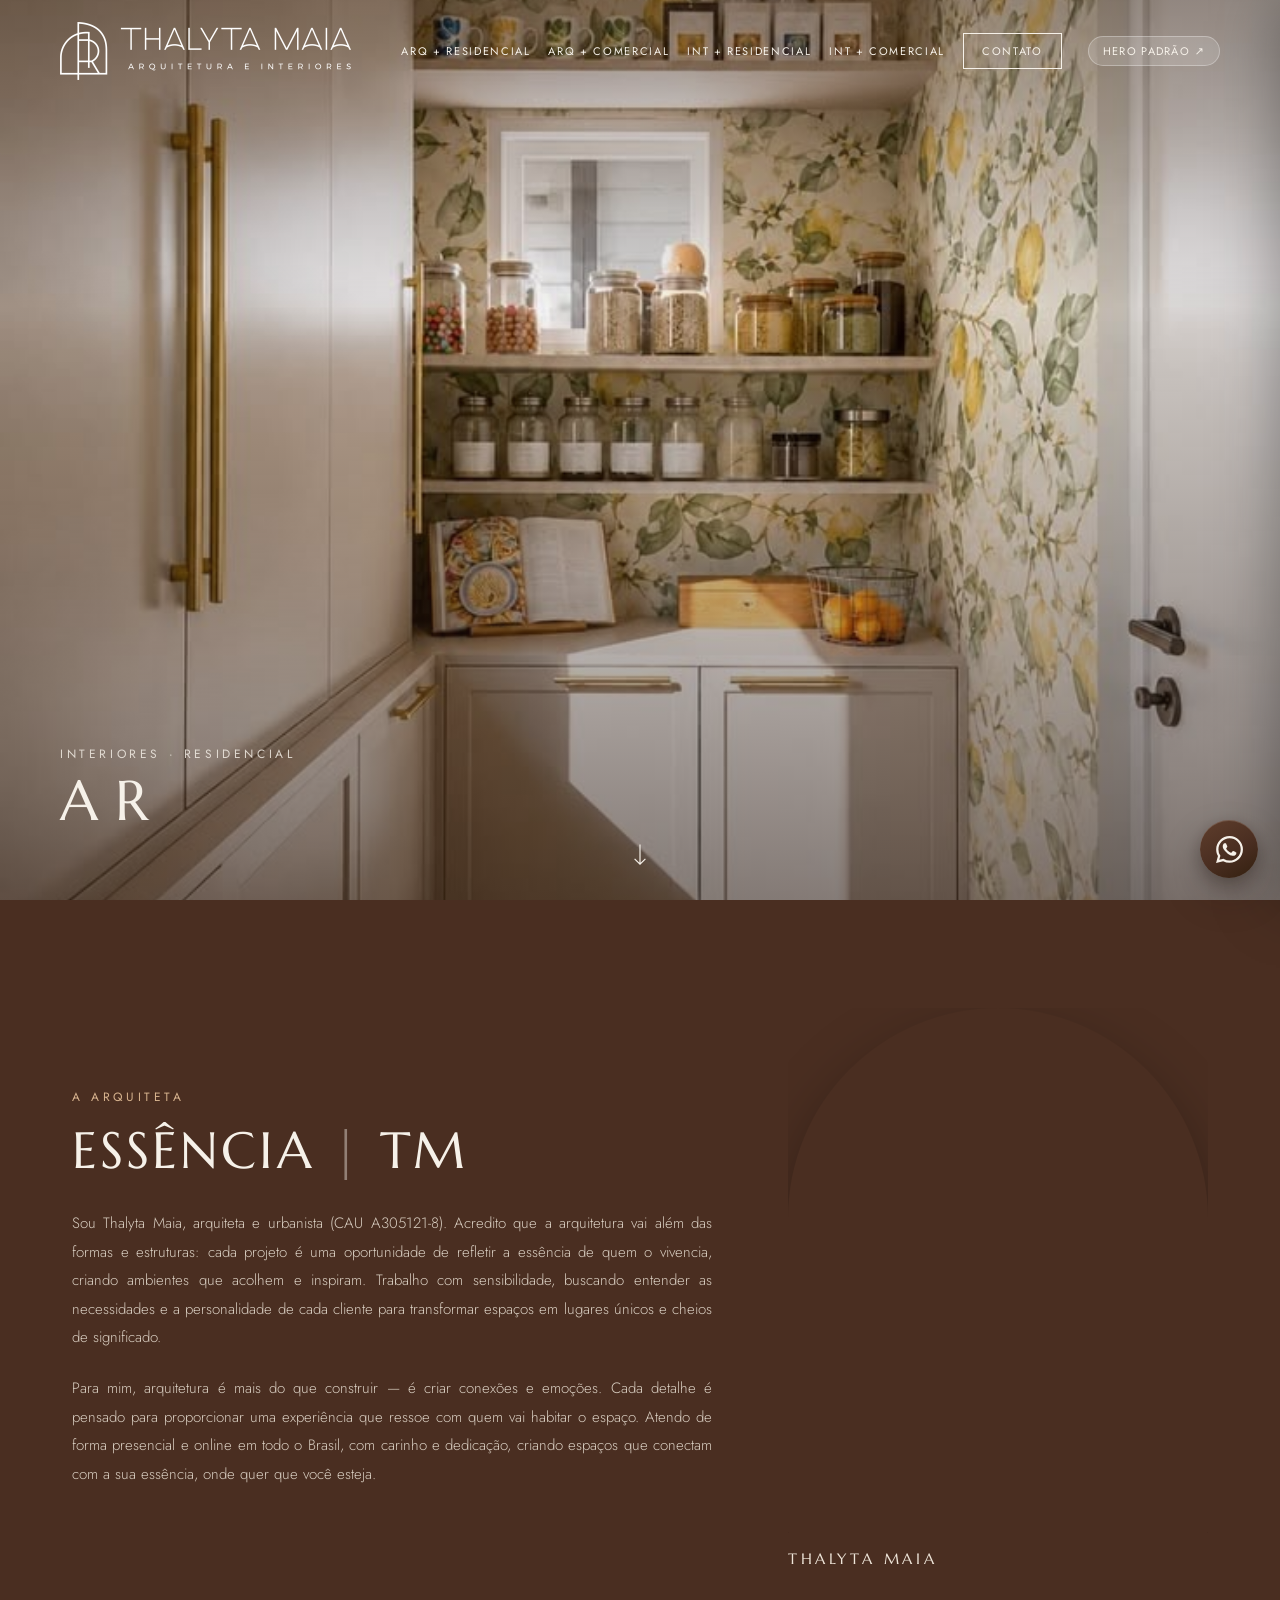
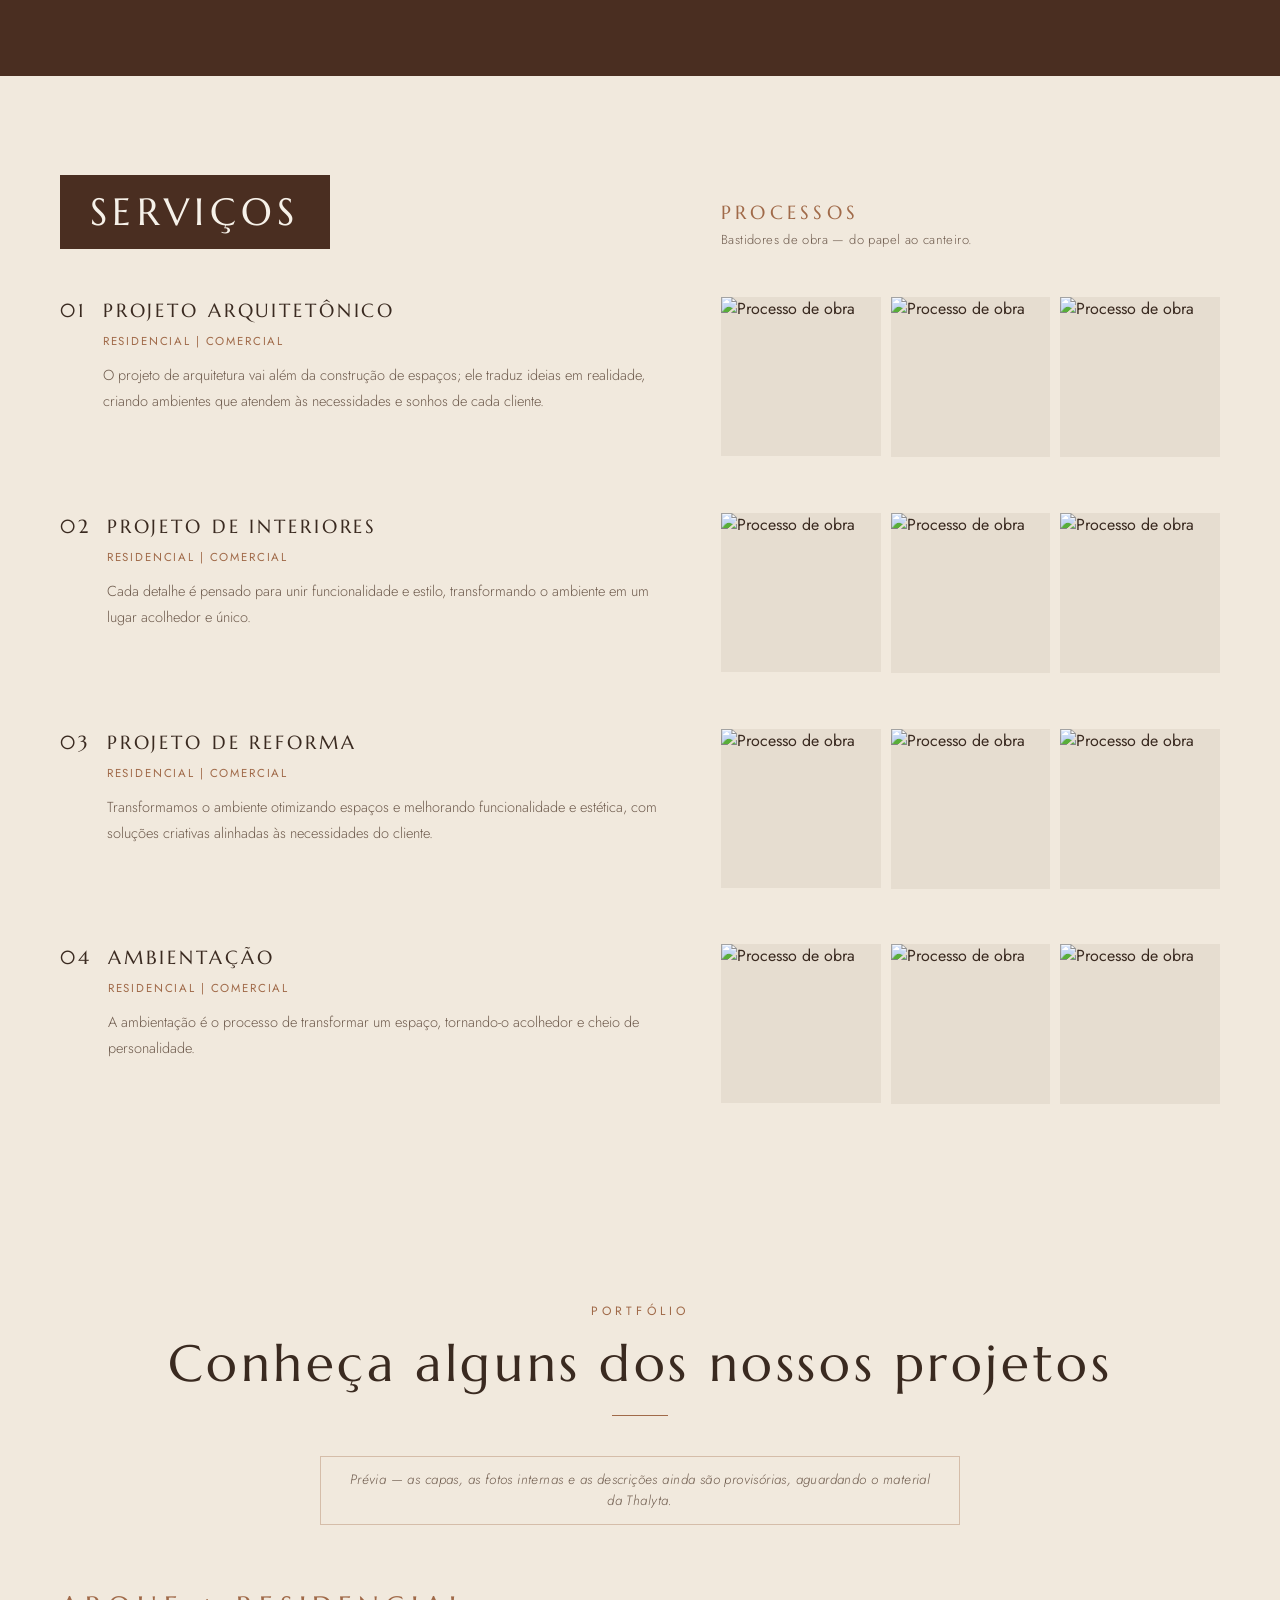
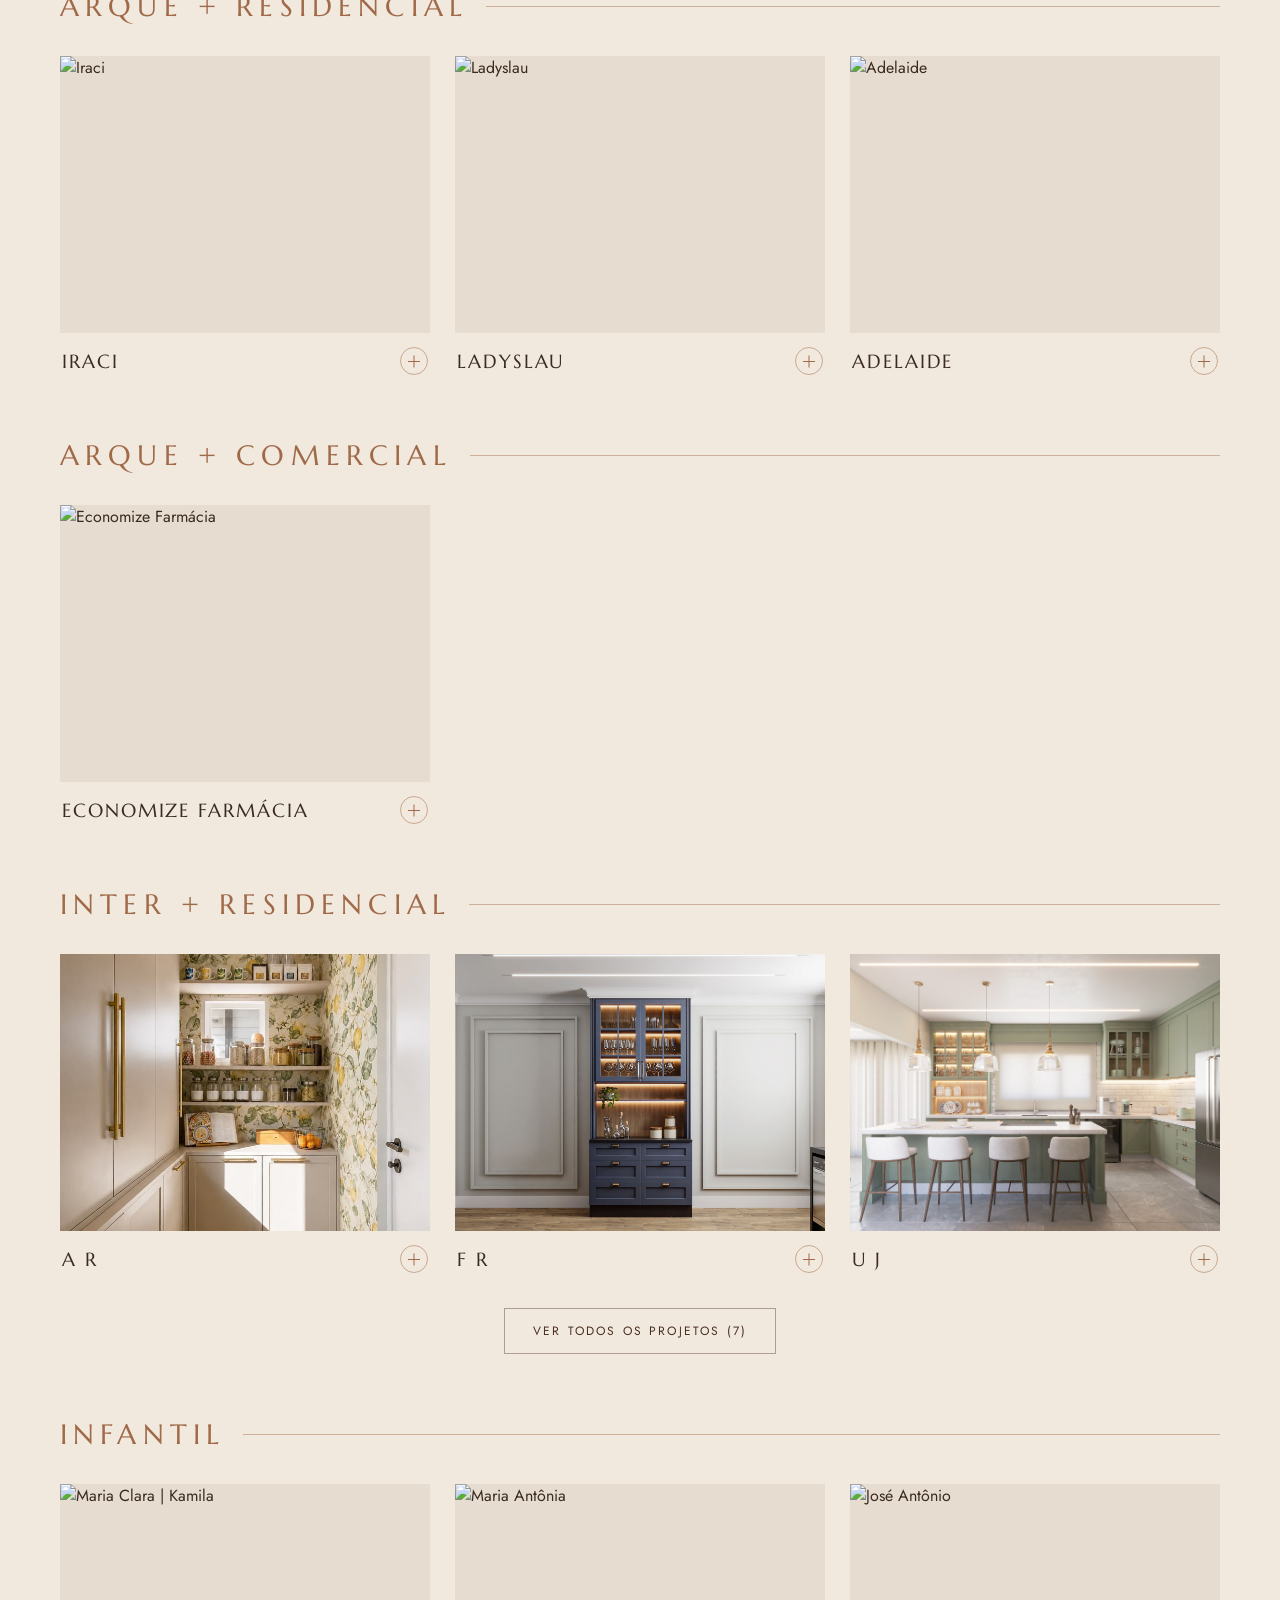
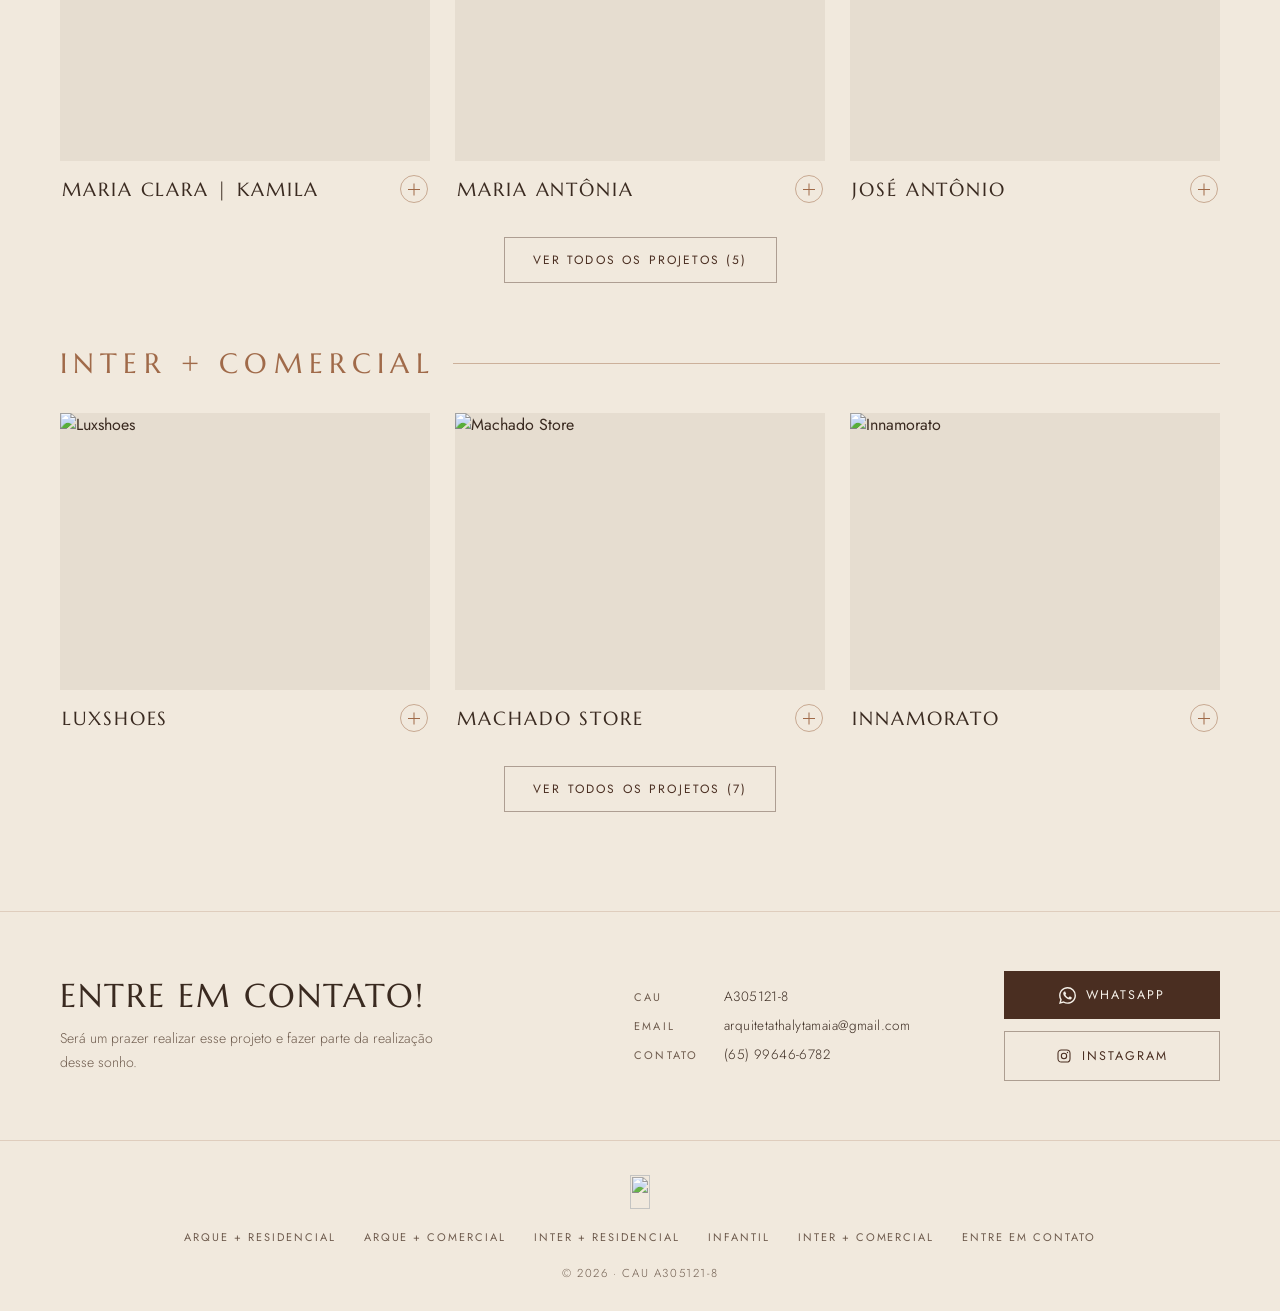
==== hero-bernardes/index.html @ 31fdf5b0 "feat: separa versoes hero-bernardes e hero-padrao em pastas dedicadas" ====
<!DOCTYPE html>
<html lang="pt-BR">

<head>
  <meta charset="utf-8">
  <meta name="viewport" content="width=device-width, initial-scale=1">
  <meta name="theme-color" content="#f6f1e9">
  <title>Thalyta Maia · Arquitetura e Interiores</title>
  <script>document.documentElement.className += ' js';</script>
  <meta name="description"
    content="Thalyta Maia — Arquitetura e Interiores. Projetos residenciais e comerciais com sensibilidade, criando ambientes que acolhem e inspiram. Atendimento presencial e online para todo o Brasil.">
  <link rel="canonical" href="https://theocarvalhodev.github.io/thalytaarqu/">
  <link rel="icon" href="../favicon.ico" sizes="48x48">
  <link rel="apple-touch-icon" href="../assets/images/apple-touch-icon.png">

  <!-- ===== Open Graph — preview ao compartilhar o link (WhatsApp, Instagram, Facebook, LinkedIn) ===== -->
  <meta property="og:type" content="website">
  <meta property="og:site_name" content="Thalyta Maia · Arquitetura e Interiores">
  <meta property="og:title" content="Thalyta Maia · Arquitetura e Interiores">
  <meta property="og:description"
    content="Projetos residenciais e comerciais com sensibilidade — ambientes que acolhem e inspiram. Atendimento presencial e online para todo o Brasil.">
  <meta property="og:url" content="https://theocarvalhodev.github.io/thalytaarqu/">
  <meta property="og:image" content="https://theocarvalhodev.github.io/thalytaarqu/assets/images/og-thalyta-maia.jpg">
  <meta property="og:image:secure_url"
    content="https://theocarvalhodev.github.io/thalytaarqu/assets/images/og-thalyta-maia.jpg">
  <meta property="og:image:type" content="image/jpeg">
  <meta property="og:image:width" content="1200">
  <meta property="og:image:height" content="630">
  <meta property="og:image:alt" content="Thalyta Maia — Arquitetura e Interiores">
  <meta property="og:locale" content="pt_BR">

  <!-- ===== Twitter / X ===== -->
  <meta name="twitter:card" content="summary_large_image">
  <meta name="twitter:title" content="Thalyta Maia · Arquitetura e Interiores">
  <meta name="twitter:description"
    content="Projetos residenciais e comerciais com sensibilidade — ambientes que acolhem e inspiram.">
  <meta name="twitter:image" content="https://theocarvalhodev.github.io/thalytaarqu/assets/images/og-thalyta-maia.jpg">
  <meta name="twitter:image:alt" content="Thalyta Maia — Arquitetura e Interiores">

  <link rel="preconnect" href="https://fonts.googleapis.com">
  <link rel="preconnect" href="https://fonts.gstatic.com" crossorigin>
  <link
    href="https://fonts.googleapis.com/css2?family=Cormorant+Garamond:ital,wght@0,400;0,500;0,600;1,400&family=Jost:wght@300;400;500&family=Marcellus&display=swap"
    rel="stylesheet">

  <!-- cache-busting: ao mudar CSS/JS, incremente o número de ?v= para forçar o navegador a baixar a versão nova -->
  <link rel="stylesheet" href="../css/styles.css?v=9">
  <link rel="stylesheet" href="../css/animations.css?v=7">

  <style>
    /* ---- VARIANTE DE HERO (estilo bernardesarq) — só nesta página ---- */
    .heroB {
      position: relative;
      height: 100vh;
      overflow: hidden;
      background: var(--ink);
    }

    .heroB__viewport {
      height: 100%;
      overflow: hidden;
    }

    /* a pilha inteira desliza — é isso que o fullPage.js faz com translate3d */
    .heroB__track {
      height: 100%;
      transition: transform 800ms ease;
      will-change: transform;
    }

    .heroB__slide {
      position: relative;
      height: 100vh;
      background: var(--ink) center center / cover no-repeat;
    }

    .heroB__slide::after {
      content: "";
      position: absolute;
      inset: 0;
      z-index: 1;
      background: linear-gradient(180deg, rgba(36, 22, 16, .40) 0%, rgba(36, 22, 16, .04) 34%, rgba(36, 22, 16, .55) 100%);
      pointer-events: none;
    }

    .heroB__link {
      position: absolute;
      inset: 0;
      z-index: 2;
    }

    .heroB__label {
      position: absolute;
      left: clamp(20px, 5vw, 60px);
      bottom: clamp(38px, 6vw, 70px);
      z-index: 3;
      display: flex;
      flex-direction: column;
      gap: 8px;
      color: var(--cream);
      pointer-events: none;
      opacity: 0;
      transform: translateY(12px);
      transition: opacity .7s var(--ease) .25s, transform .7s var(--ease) .25s;
    }

    .heroB__slide.is-active .heroB__label {
      opacity: 1;
      transform: none;
    }

    .heroB__cat {
      font-family: var(--ff-sans);
      font-size: 12px;
      letter-spacing: .3em;
      text-transform: uppercase;
      opacity: .82;
    }

    .heroB__nome {
      font-family: var(--ff-serif);
      font-size: clamp(30px, 4.4vw, 58px);
      line-height: 1.05;
    }

    .heroB__cta {
      position: absolute;
      left: 50%;
      top: 50%;
      z-index: 3;
      display: inline-flex;
      align-items: center;
      gap: 10px;
      width: fit-content;
      padding: 15px 32px;
      font-family: var(--ff-sans);
      font-size: 11px;
      font-weight: 500;
      letter-spacing: .25em;
      text-transform: uppercase;
      color: var(--ink);
      background: var(--cream);
      border: 1px solid var(--cream);
      border-radius: 999px;
      text-decoration: none;
      opacity: 0;
      pointer-events: none;
      box-shadow: 0 8px 26px rgba(20, 12, 8, .28);
      transform: translate(-50%, -50%) translateY(12px);
      transition: opacity .7s var(--ease) .25s, transform .7s var(--ease) .25s, background .35s var(--ease), color .35s var(--ease), box-shadow .35s var(--ease);
    }

    .heroB__slide.is-active .heroB__cta {
      opacity: 1;
      pointer-events: auto;
      transform: translate(-50%, -50%);
      animation: heroB-cta-pulse 2.6s ease-in-out infinite 1s;
    }

    .heroB__cta svg {
      transition: transform .35s var(--ease);
    }

    .heroB__slide.is-active .heroB__cta:hover,
    .heroB__slide.is-active .heroB__cta:focus-visible {
      background: transparent;
      color: var(--cream);
      box-shadow: 0 14px 34px rgba(20, 12, 8, .38);
      animation-play-state: paused;
    }

    .heroB__cta:hover svg,
    .heroB__cta:focus-visible svg {
      transform: translateX(4px);
    }

    @keyframes heroB-cta-pulse {

      0%,
      100% {
        box-shadow: 0 8px 26px rgba(20, 12, 8, .28), 0 0 0 0 rgba(246, 241, 233, .35);
      }

      50% {
        box-shadow: 0 8px 26px rgba(20, 12, 8, .28), 0 0 0 9px rgba(246, 241, 233, 0);
      }
    }

    .heroB__cue,
    .heroB__todos {
      position: absolute;
      z-index: 4;
      color: var(--cream);
      text-decoration: none;
      transition: opacity .5s var(--ease), transform .5s var(--ease);
    }

    .heroB__cue {
      left: 50%;
      bottom: 26px;
      margin-left: -9px;
      padding: 0;
      border: 0;
      background: none;
      cursor: pointer;
      animation: heroB-bounce 2.4s infinite;
    }

    /* na última tela a seta some e o "Todos os projetos" sobe — igual ao original */
    .heroB.is-last .heroB__cue {
      opacity: 0;
      pointer-events: none;
    }

    .heroB__todos {
      right: clamp(20px, 5vw, 60px);
      bottom: clamp(38px, 6vw, 70px);
      font-family: var(--ff-sans);
      font-size: 12px;
      letter-spacing: .28em;
      text-transform: uppercase;
      padding-bottom: 6px;
      border-bottom: 1px solid rgba(246, 241, 233, .5);
      opacity: 0;
      transform: translateY(18px);
      pointer-events: none;
    }

    .heroB.is-last .heroB__todos {
      opacity: 1;
      transform: none;
      pointer-events: auto;
    }

    .heroB__todos:hover {
      color: #fff;
      border-color: #fff;
    }

    @keyframes heroB-bounce {

      0%,
      100% {
        transform: translateY(0);
      }

      50% {
        transform: translateY(9px);
      }
    }

    @media (prefers-reduced-motion: reduce) {

      .heroB__track,
      .heroB__label,
      .heroB__cta,
      .heroB__cue,
      .heroB__todos {
        transition: none;
        animation: none;
      }
    }
  </style>
</head>

<body>

  <!-- barra de progresso de scroll -->
  <div class="scroll-progress" id="scrollProgress" aria-hidden="true"></div>

  <!-- ================= NAV ================= -->
  <nav class="nav" id="nav">
    <a href="#hero" class="nav__logo" data-navlink aria-label="Thalyta Maia — Arquitetura e Interiores · Início">
      <img src="../assets/images/logo-horizontal.png" alt="" aria-hidden="true"
        width="1164" height="232">
    </a>

    <div class="nav__links" id="deskLinks">
      <a href="#arq-residencial" class="nav__link" data-navlink>Arq + Residencial</a>
      <a href="#arq-comercial" class="nav__link" data-navlink>Arq + Comercial</a>
      <a href="#int-residencial" class="nav__link" data-navlink>Int + Residencial</a>
      <a href="#int-comercial" class="nav__link" data-navlink>Int + Comercial</a>
      <a href="#contato" class="nav__link nav__link--btn" data-navlink>Contato</a>
      <a href="../index.html" class="nav__variant-tag" title="Alternar para a versão Padrão">Hero Padrão ↗</a>
    </div>

    <button class="nav__burger" id="burger" data-navlink aria-label="Abrir menu" aria-expanded="false"
      aria-controls="drawer">
      <span class="burger-box" aria-hidden="true"><span class="burger-line"></span><span
          class="burger-line"></span><span class="burger-line"></span></span>
    </button>
  </nav>

  <!-- mobile drawer -->
  <div class="drawer-overlay" id="overlay" hidden></div>
  <aside class="drawer" id="drawer" aria-hidden="true">
    <button class="drawer__close" id="drawerClose" aria-label="Fechar menu">
      <svg width="22" height="22" viewBox="0 0 24 24" fill="none" stroke="currentColor" stroke-width="1.5"
        stroke-linecap="round" aria-hidden="true">
        <path d="M6 6l12 12M18 6L6 18" />
      </svg>
    </button>
    <nav class="drawer__links">
      <a href="#arq-residencial" data-drawerlink>Arque + Residencial</a>
      <a href="#arq-comercial" data-drawerlink>Arque + Comercial</a>
      <a href="#int-residencial" data-drawerlink>Inter + Residencial</a>
      <a href="#int-comercial" data-drawerlink>Inter + Comercial</a>
      <a href="#contato" data-drawerlink>Contato</a>
      <a href="../index.html" style="margin-top:14px; font-size:13px; font-weight:600; color:var(--brand);">Ver Versão Hero Padrão ↗</a>
    </nav>
    <div class="drawer__contact">(65) 99646-6782<br>arquitetathalytamaia@gmail.com</div>
  </aside>

  <!-- ================= HERO ================= -->
  <!-- ================= HERO (variante bernardesarq) =================
       Igual ao fullPage.js do site de referência: a pilha inteira de seções translada
       100vh por vez, 800ms com easing "ease", e uma rolada da roda = exatamente uma
       seção. Sem jQuery e sem as 90 KB do plugin — o controlador está no fim do body. -->
  <section id="hero" class="heroB">
    <div class="heroB__viewport">
      <div class="heroB__track" id="heroBTrack">
        <section class="heroB__slide" style="background-image:url('../assets/projetos/a-r/01.jpg')">
          <a class="heroB__link" href="#int-residencial" aria-label="Ver A R"></a>
          <div class="heroB__label">
            <span class="heroB__cat">Interiores · Residencial</span>
            <span class="heroB__nome">A R</span>
          </div>
        </section>
        <section class="heroB__slide" style="background-image:url('../assets/images/hero-lounge.jpg')">
          <a class="heroB__link" href="#arq-residencial" aria-label="Ver Adelaide"></a>
          <div class="heroB__label">
            <span class="heroB__cat">Arquitetônico · Residencial</span>
            <span class="heroB__nome">Adelaide</span>
          </div>
        </section>
        <section class="heroB__slide" style="background-image:url('../assets/projetos/f-r/01.jpg')">
          <a class="heroB__link" href="#int-residencial" aria-label="Ver F R"></a>
          <div class="heroB__label">
            <span class="heroB__cat">Interiores · Residencial</span>
            <span class="heroB__nome">F R</span>
          </div>
        </section>
        <section class="heroB__slide" style="background-image:url('../assets/projetos/u-j/01.jpg')">
          <a class="heroB__link" href="#int-residencial" aria-label="Ver U J"></a>
          <div class="heroB__label">
            <span class="heroB__cat">Interiores · Residencial</span>
            <span class="heroB__nome">U J</span>
          </div>
        </section>
        <section class="heroB__slide" style="background-image:url('../assets/images/hero-lavabo.jpg')">
          <a class="heroB__link" href="#int-comercial" aria-label="Ver Marias Kids"></a>
          <div class="heroB__label">
            <span class="heroB__cat">Interiores · Comercial</span>
            <span class="heroB__nome">Marias Kids</span>
          </div>
          <a class="heroB__cta" href="#essencia" id="heroBCta">Conheça mais
            <svg width="14" height="10" viewBox="0 0 20 14" fill="none" stroke="currentColor" stroke-width="1.5" aria-hidden="true">
              <path d="M1 7h17M12 1l6 6-6 6" />
            </svg>
          </a>
        </section>
      </div>
    </div>
    <button type="button" class="heroB__cue" id="heroBCue" aria-label="Próximo projeto">
      <svg width="18" height="28" viewBox="0 0 20 30" fill="none" stroke="currentColor" stroke-width="1.3"
        aria-hidden="true">
        <path d="M10 1v22M4 17l6 6 6-6" />
      </svg>
    </button>
    <a href="#projetos" class="heroB__todos">Todos os projetos</a>
  </section>

  <!-- ================= ESSÊNCIA ================= -->
  <section id="essencia" class="essencia">
    <div class="essencia__inner">
      <div class="essencia__text">
        <div class="kicker kicker--tan" data-reveal="up">A arquiteta</div>
        <h2 class="section-title" data-reveal="up" data-reveal-delay="60">ESSÊNCIA <span
            class="section-title__sep">|</span> TM</h2>
        <!-- RASCUNHO "Sobre Mim" — aguardando aprovação da Thalyta (2026-07-06) -->
        <p data-reveal="up" data-reveal-delay="120">Sou Thalyta Maia, arquiteta e urbanista (CAU A305121-8). Acredito
          que a arquitetura vai além das formas e estruturas: cada projeto é uma oportunidade de refletir a essência de
          quem o vivencia, criando ambientes que acolhem e inspiram. Trabalho com sensibilidade, buscando entender as
          necessidades e a personalidade de cada cliente para transformar espaços em lugares únicos e cheios de
          significado.</p>
        <p data-reveal="up" data-reveal-delay="180">Para mim, arquitetura é mais do que construir — é criar conexões e
          emoções. Cada detalhe é pensado para proporcionar uma experiência que ressoe com quem vai habitar o espaço.
          Atendo de forma presencial e online em todo o Brasil, com carinho e dedicação, criando espaços que conectam
          com a sua essência, onde quer que você esteja.</p>
      </div>
      <div class="essencia__portrait-wrap" data-reveal="up" data-reveal-delay="140">
        <figure class="portrait portrait--arch" data-reveal="mask">
          <picture>
            <source type="image/webp" srcset="../assets/images/webp/portrait-686.webp">
            <img src="../assets/images/portrait.jpg" alt="Thalyta Maia, arquiteta" class="portrait__img"
              data-parallax="0.05" loading="lazy">
          </picture>
        </figure>
        <figcaption class="portrait__caption">THALYTA MAIA</figcaption>
      </div>
    </div>
  </section>

  <!-- ================= SERVIÇOS ================= -->
  <section id="servicos" class="servicos">
    <div class="servicos__inner">
      <!-- o rótulo "Processos" cai em cima da coluna de fotos porque o topo usa a
           mesma grade de 2 colunas do .service -->
      <div class="servicos__topo">
        <div class="badge" data-reveal="up">SERVIÇOS</div>
        <div data-reveal="up" data-reveal-delay="120">
          <h3 class="processos__title">Processos</h3>
          <p class="processos__sub">Bastidores de obra — do papel ao canteiro.</p>
        </div>
      </div>

      <!-- ⚠️ PLACEHOLDER — as 12 fotos das faixas .service__processos são de ambiente
           PRONTO (banco atual do site). SUBSTITUIR pelas fotos de OBRA EM ANDAMENTO que a
           Thalyta vai enviar e apagar o data-placeholder de cada faixa (some a tracejada). -->
      <div class="servicos__grid" data-stagger>
        <article class="service" data-reveal="up">
          <div class="service__text">
            <div class="service__num">01</div>
            <div class="service__body">
              <h3 class="service__name">Projeto Arquitetônico</h3>
              <div class="service__scope">Residencial | Comercial</div>
              <p class="service__desc">O projeto de arquitetura vai além da construção de espaços; ele traduz ideias em
                realidade, criando ambientes que atendem às necessidades e sonhos de cada cliente.</p>
            </div>
          </div>
          <div class="service__processos" data-placeholder>
            <figure><img src="../assets/pinterest/marias-kids-fachada.jpg" alt="Processo de obra" loading="lazy"></figure>
            <figure><img src="../assets/pinterest/escritorio-orion.jpg" alt="Processo de obra" loading="lazy"></figure>
            <figure><img src="../assets/pinterest/sala-jantar.jpg" alt="Processo de obra" loading="lazy"></figure>
          </div>
        </article>

        <article class="service" data-reveal="up">
          <div class="service__text">
            <div class="service__num">02</div>
            <div class="service__body">
              <h3 class="service__name">Projeto de Interiores</h3>
              <div class="service__scope">Residencial | Comercial</div>
              <p class="service__desc">Cada detalhe é pensado para unir funcionalidade e estilo, transformando o
                ambiente em um lugar acolhedor e único.</p>
            </div>
          </div>
          <div class="service__processos" data-placeholder>
            <figure><img src="../assets/pinterest/cozinha-marmore.jpg" alt="Processo de obra" loading="lazy"></figure>
            <figure><img src="../assets/pinterest/cozinha-office.jpg" alt="Processo de obra" loading="lazy"></figure>
            <figure><img src="../assets/pinterest/lounge-verde.jpg" alt="Processo de obra" loading="lazy"></figure>
          </div>
        </article>

        <article class="service" data-reveal="up">
          <div class="service__text">
            <div class="service__num">03</div>
            <div class="service__body">
              <h3 class="service__name">Projeto de Reforma</h3>
              <div class="service__scope">Residencial | Comercial</div>
              <p class="service__desc">Transformamos o ambiente otimizando espaços e melhorando funcionalidade e
                estética, com soluções criativas alinhadas às necessidades do cliente.</p>
            </div>
          </div>
          <div class="service__processos" data-placeholder>
            <figure><img src="../assets/pinterest/banheiro-terrazzo.jpg" alt="Processo de obra" loading="lazy"></figure>
            <figure><img src="../assets/pinterest/lavabo-toucador.jpg" alt="Processo de obra" loading="lazy"></figure>
            <figure><img src="../assets/pinterest/quarto-casal.jpg" alt="Processo de obra" loading="lazy"></figure>
          </div>
        </article>

        <article class="service" data-reveal="up">
          <div class="service__text">
            <div class="service__num">04</div>
            <div class="service__body">
              <h3 class="service__name">Ambientação</h3>
              <div class="service__scope">Residencial | Comercial</div>
              <p class="service__desc">A ambientação é o processo de transformar um espaço, tornando-o acolhedor e cheio
                de personalidade.</p>
            </div>
          </div>
          <div class="service__processos" data-placeholder>
            <figure><img src="../assets/pinterest/quarto-infantil-floral.jpg" alt="Processo de obra" loading="lazy">
            </figure>
            <figure><img src="../assets/pinterest/bercario.jpg" alt="Processo de obra" loading="lazy"></figure>
            <figure><img src="../assets/pinterest/quarto-infantil-comoda.jpg" alt="Processo de obra" loading="lazy">
            </figure>
          </div>
        </article>
      </div>
    </div>
  </section>

  <!-- ================= PROJETOS =================
       TEXTOS PROVISÓRIOS — a Thalyta vai revisar/substituir as descrições e categorias. -->
  <section id="projetos" class="projetos">
    <div class="projetos__inner">
      <header class="projetos__head" data-reveal="up">
        <div class="kicker kicker--terra">Portfólio</div>
        <h2 class="section-title section-title--dark">Conheça alguns dos nossos projetos</h2>
        <div class="rule-center"></div>
      </header>

      <p class="projetos__aviso">Prévia — as capas, as fotos internas e as descrições ainda são provisórias,
        aguardando o material da Thalyta.</p>

      <!-- ============================================================
           COMO TROCAR UM PLACEHOLDER POR UM PROJETO REAL:
           1. troque o <img> da .project__capa e os <img> das .frame (fotos internas);
           2. escreva a descrição no lugar do <p class="projetos__empty">;
           3. apague o data-placeholder do <details>.
           Quando o ÚLTIMO data-placeholder sair, o aviso acima some sozinho (CSS :has).
           Os NOMES abaixo vieram da mensagem da Thalyta no grupo (não do resumo em .docx,
           que trocava Iraci por "Josiane" e esquecia a Luxshoes).
           ============================================================ -->
      <div class="projetos__grupo">
        <!-- ===== Arque + Residencial ===== -->
        <h3 id="arq-residencial" class="projetos__group-title" data-reveal="up"><span>Arque + Residencial</span></h3>
        <div class="projetos__grid">
          <details class="project" data-reveal="up" data-placeholder>
            <summary class="project__cover">
              <figure class="project__capa">
                <img src="../assets/pinterest/sala-jantar.jpg" alt="Iraci" loading="lazy">
              </figure>
              <div class="project__label">
                <h4 class="project__name">Iraci</h4>
                <span class="project__toggle" aria-hidden="true"></span>
              </div>
            </summary>
            <div class="project__panel">
              <div class="project__text">
                <div class="kicker kicker--terra">Arquitetônico · Residencial</div>
                <div class="rule-left"></div>
                <p class="projetos__empty">Descrição e fotos reais — aguardando envio.</p>
              </div>
              <div class="project__media project__media--destaque">
                <figure class="project__palco">
                  <img src="../assets/pinterest/sala-jantar.jpg" alt="Iraci" loading="lazy">
                </figure>
                <div class="project__thumbs">
                  <button type="button" class="project__thumb"><img src="../assets/pinterest/sala-jantar.jpg" alt="Iraci — ambiente" loading="lazy"></button>
                  <button type="button" class="project__thumb"><img src="../assets/pinterest/cozinha-marmore.jpg" alt="Iraci — ambiente" loading="lazy"></button>
                </div>
                <p class="project__conta"></p>
              </div>
            </div>
          </details>
          <details class="project" data-reveal="up" data-placeholder>
            <summary class="project__cover">
              <figure class="project__capa">
                <img src="../assets/pinterest/cozinha-marmore.jpg" alt="Ladyslau" loading="lazy">
              </figure>
              <div class="project__label">
                <h4 class="project__name">Ladyslau</h4>
                <span class="project__toggle" aria-hidden="true"></span>
              </div>
            </summary>
            <div class="project__panel">
              <div class="project__text">
                <div class="kicker kicker--terra">Arquitetônico · Residencial</div>
                <div class="rule-left"></div>
                <p class="projetos__empty">Descrição e fotos reais — aguardando envio.</p>
              </div>
              <div class="project__media project__media--destaque">
                <figure class="project__palco">
                  <img src="../assets/pinterest/cozinha-marmore.jpg" alt="Ladyslau" loading="lazy">
                </figure>
                <div class="project__thumbs">
                  <button type="button" class="project__thumb"><img src="../assets/pinterest/cozinha-marmore.jpg" alt="Ladyslau — ambiente" loading="lazy"></button>
                  <button type="button" class="project__thumb"><img src="../assets/pinterest/lounge-verde.jpg" alt="Ladyslau — ambiente" loading="lazy"></button>
                </div>
                <p class="project__conta"></p>
              </div>
            </div>
          </details>
          <details class="project" data-reveal="up" data-placeholder>
            <summary class="project__cover">
              <figure class="project__capa">
                <img src="../assets/pinterest/lounge-verde.jpg" alt="Adelaide" loading="lazy">
              </figure>
              <div class="project__label">
                <h4 class="project__name">Adelaide</h4>
                <span class="project__toggle" aria-hidden="true"></span>
              </div>
            </summary>
            <div class="project__panel">
              <div class="project__text">
                <div class="kicker kicker--terra">Arquitetônico · Residencial</div>
                <div class="rule-left"></div>
                <p class="projetos__empty">Descrição e fotos reais — aguardando envio.</p>
              </div>
              <div class="project__media project__media--destaque">
                <figure class="project__palco">
                  <img src="../assets/pinterest/lounge-verde.jpg" alt="Adelaide" loading="lazy">
                </figure>
                <div class="project__thumbs">
                  <button type="button" class="project__thumb"><img src="../assets/pinterest/lounge-verde.jpg" alt="Adelaide — ambiente" loading="lazy"></button>
                  <button type="button" class="project__thumb"><img src="../assets/pinterest/quarto-casal.jpg" alt="Adelaide — ambiente" loading="lazy"></button>
                </div>
                <p class="project__conta"></p>
              </div>
            </div>
          </details>
        </div>
      </div>

      <div class="projetos__grupo">
        <!-- ===== Arque + Comercial ===== -->
        <h3 id="arq-comercial" class="projetos__group-title" data-reveal="up"><span>Arque + Comercial</span></h3>
        <div class="projetos__grid">
          <details class="project" data-reveal="up" data-placeholder>
            <summary class="project__cover">
              <figure class="project__capa">
                <img src="../assets/pinterest/marias-kids-fachada.jpg" alt="Economize Farmácia" loading="lazy">
              </figure>
              <div class="project__label">
                <h4 class="project__name">Economize Farmácia</h4>
                <span class="project__toggle" aria-hidden="true"></span>
              </div>
            </summary>
            <div class="project__panel">
              <div class="project__text">
                <div class="kicker kicker--terra">Arquitetônico · Comercial</div>
                <div class="rule-left"></div>
                <p class="projetos__empty">Descrição e fotos reais — aguardando envio.</p>
              </div>
              <div class="project__media project__media--destaque">
                <figure class="project__palco">
                  <img src="../assets/pinterest/marias-kids-fachada.jpg" alt="Economize Farmácia" loading="lazy">
                </figure>
                <div class="project__thumbs">
                  <button type="button" class="project__thumb"><img src="../assets/pinterest/marias-kids-fachada.jpg" alt="Economize Farmácia — fachada" loading="lazy"></button>
                  <button type="button" class="project__thumb"><img src="../assets/pinterest/escritorio-orion.jpg" alt="Economize Farmácia — interior" loading="lazy"></button>
                </div>
                <p class="project__conta"></p>
              </div>
            </div>
          </details>
        </div>
      </div>

      <div class="projetos__grupo">
        <!-- ===== Inter + Residencial ===== -->
        <h3 id="int-residencial" class="projetos__group-title" data-reveal="up"><span>Inter + Residencial</span></h3>
        <div class="projetos__grid">
          <details class="project" data-reveal="up">
            <summary class="project__cover">
              <figure class="project__capa">
                <img src="../assets/projetos/a-r/01.jpg" alt="A R" loading="lazy">
              </figure>
              <div class="project__label">
                <h4 class="project__name">A R</h4>
                <span class="project__toggle" aria-hidden="true"></span>
              </div>
            </summary>
            <div class="project__panel">
              <div class="project__text">
                <div class="kicker kicker--terra">Interiores · Residencial</div>
                <div class="rule-left"></div>
                <p>Mais do que projetar ambientes, a proposta foi criar uma casa que traduzisse a essência de seus moradores. Cada espaço foi desenvolvido para estimular a convivência, promover conforto e revelar uma estética leve e sofisticada, onde cada detalhe contribui para uma arquitetura que permanece atual ao longo do tempo.</p>
              </div>
              <div class="project__media project__media--destaque">
                <figure class="project__palco">
                  <img src="../assets/projetos/a-r/01.jpg" alt="A R" loading="lazy">
                </figure>
                <div class="project__thumbs">
                  <button type="button" class="project__thumb"><img src="../assets/projetos/a-r/01.jpg" alt="A R — ambiente 01" loading="lazy"></button>
                  <button type="button" class="project__thumb"><img src="../assets/projetos/a-r/02.jpg" alt="A R — ambiente 02" loading="lazy"></button>
                  <button type="button" class="project__thumb"><img src="../assets/projetos/a-r/03.jpg" alt="A R — ambiente 03" loading="lazy"></button>
                  <button type="button" class="project__thumb"><img src="../assets/projetos/a-r/04.jpg" alt="A R — ambiente 04" loading="lazy"></button>
                  <button type="button" class="project__thumb"><img src="../assets/projetos/a-r/05.jpg" alt="A R — ambiente 05" loading="lazy"></button>
                  <button type="button" class="project__thumb"><img src="../assets/projetos/a-r/06.jpg" alt="A R — ambiente 06" loading="lazy"></button>
                  <button type="button" class="project__thumb"><img src="../assets/projetos/a-r/07.jpg" alt="A R — ambiente 07" loading="lazy"></button>
                  <button type="button" class="project__thumb"><img src="../assets/projetos/a-r/08.jpg" alt="A R — ambiente 08" loading="lazy"></button>
                  <button type="button" class="project__thumb"><img src="../assets/projetos/a-r/09.jpg" alt="A R — ambiente 09" loading="lazy"></button>
                  <button type="button" class="project__thumb"><img src="../assets/projetos/a-r/10.jpg" alt="A R — ambiente 10" loading="lazy"></button>
                  <button type="button" class="project__thumb"><img src="../assets/projetos/a-r/11.jpg" alt="A R — ambiente 11" loading="lazy"></button>
                  <button type="button" class="project__thumb"><img src="../assets/projetos/a-r/12.jpg" alt="A R — ambiente 12" loading="lazy"></button>
                  <button type="button" class="project__thumb"><img src="../assets/projetos/a-r/13.jpg" alt="A R — ambiente 13" loading="lazy"></button>
                  <button type="button" class="project__thumb"><img src="../assets/projetos/a-r/14.jpg" alt="A R — ambiente 14" loading="lazy"></button>
                  <button type="button" class="project__thumb"><img src="../assets/projetos/a-r/15.jpg" alt="A R — ambiente 15" loading="lazy"></button>
                  <button type="button" class="project__thumb"><img src="../assets/projetos/a-r/16.jpg" alt="A R — ambiente 16" loading="lazy"></button>
                  <button type="button" class="project__thumb"><img src="../assets/projetos/a-r/17.jpg" alt="A R — ambiente 17" loading="lazy"></button>
                  <button type="button" class="project__thumb"><img src="../assets/projetos/a-r/18.jpg" alt="A R — ambiente 18" loading="lazy"></button>
                  <button type="button" class="project__thumb"><img src="../assets/projetos/a-r/19.jpg" alt="A R — ambiente 19" loading="lazy"></button>
                  <button type="button" class="project__thumb"><img src="../assets/projetos/a-r/20.jpg" alt="A R — ambiente 20" loading="lazy"></button>
                  <button type="button" class="project__thumb"><img src="../assets/projetos/a-r/21.jpg" alt="A R — ambiente 21" loading="lazy"></button>
                  <button type="button" class="project__thumb"><img src="../assets/projetos/a-r/22.jpg" alt="A R — ambiente 22" loading="lazy"></button>
                </div>
                <p class="project__conta"></p>
              </div>
            </div>
          </details>
          <details class="project" data-reveal="up">
            <summary class="project__cover">
              <figure class="project__capa">
                <img src="../assets/projetos/f-r/01.jpg" alt="F R" loading="lazy">
              </figure>
              <div class="project__label">
                <h4 class="project__name">F R</h4>
                <span class="project__toggle" aria-hidden="true"></span>
              </div>
            </summary>
            <div class="project__panel">
              <div class="project__text">
                <div class="kicker kicker--terra">Interiores · Residencial</div>
                <div class="rule-left"></div>
                <p>Este projeto foi desenvolvido a partir da compreensão de que um lar deve ir além da estética: deve traduzir identidade, proporcionar bem-estar e criar memórias. A linguagem clássica contemporânea conduz toda a composição, revelando ambientes equilibrados, elegantes e acolhedores. A luz, a materialidade e os detalhes construtivos dialogam entre si para construir uma atmosfera refinada, onde cada espaço convida a desacelerar, contemplar e viver com autenticidade.</p>
              </div>
              <div class="project__media project__media--destaque">
                <figure class="project__palco">
                  <img src="../assets/projetos/f-r/01.jpg" alt="F R" loading="lazy">
                </figure>
                <div class="project__thumbs">
                  <button type="button" class="project__thumb"><img src="../assets/projetos/f-r/01.jpg" alt="F R — ambiente 01" loading="lazy"></button>
                  <button type="button" class="project__thumb"><img src="../assets/projetos/f-r/02.jpg" alt="F R — ambiente 02" loading="lazy"></button>
                  <button type="button" class="project__thumb"><img src="../assets/projetos/f-r/03.jpg" alt="F R — ambiente 03" loading="lazy"></button>
                  <button type="button" class="project__thumb"><img src="../assets/projetos/f-r/04.jpg" alt="F R — ambiente 04" loading="lazy"></button>
                  <button type="button" class="project__thumb"><img src="../assets/projetos/f-r/05.jpg" alt="F R — ambiente 05" loading="lazy"></button>
                  <button type="button" class="project__thumb"><img src="../assets/projetos/f-r/06.jpg" alt="F R — ambiente 06" loading="lazy"></button>
                  <button type="button" class="project__thumb"><img src="../assets/projetos/f-r/07.jpg" alt="F R — ambiente 07" loading="lazy"></button>
                  <button type="button" class="project__thumb"><img src="../assets/projetos/f-r/08.jpg" alt="F R — ambiente 08" loading="lazy"></button>
                  <button type="button" class="project__thumb"><img src="../assets/projetos/f-r/09.jpg" alt="F R — ambiente 09" loading="lazy"></button>
                  <button type="button" class="project__thumb"><img src="../assets/projetos/f-r/10.jpg" alt="F R — ambiente 10" loading="lazy"></button>
                  <button type="button" class="project__thumb"><img src="../assets/projetos/f-r/11.jpg" alt="F R — ambiente 11" loading="lazy"></button>
                  <button type="button" class="project__thumb"><img src="../assets/projetos/f-r/12.jpg" alt="F R — ambiente 12" loading="lazy"></button>
                  <button type="button" class="project__thumb"><img src="../assets/projetos/f-r/13.jpg" alt="F R — ambiente 13" loading="lazy"></button>
                  <button type="button" class="project__thumb"><img src="../assets/projetos/f-r/14.jpg" alt="F R — ambiente 14" loading="lazy"></button>
                  <button type="button" class="project__thumb"><img src="../assets/projetos/f-r/15.jpg" alt="F R — ambiente 15" loading="lazy"></button>
                  <button type="button" class="project__thumb"><img src="../assets/projetos/f-r/16.jpg" alt="F R — ambiente 16" loading="lazy"></button>
                  <button type="button" class="project__thumb"><img src="../assets/projetos/f-r/17.jpg" alt="F R — ambiente 17" loading="lazy"></button>
                  <button type="button" class="project__thumb"><img src="../assets/projetos/f-r/18.jpg" alt="F R — ambiente 18" loading="lazy"></button>
                  <button type="button" class="project__thumb"><img src="../assets/projetos/f-r/19.jpg" alt="F R — ambiente 19" loading="lazy"></button>
                </div>
                <p class="project__conta"></p>
              </div>
            </div>
          </details>
          <details class="project" data-reveal="up">
            <summary class="project__cover">
              <figure class="project__capa">
                <img src="../assets/projetos/u-j/01.jpg" alt="U J" loading="lazy">
              </figure>
              <div class="project__label">
                <h4 class="project__name">U J</h4>
                <span class="project__toggle" aria-hidden="true"></span>
              </div>
            </summary>
            <div class="project__panel">
              <div class="project__text">
                <div class="kicker kicker--terra">Interiores · Residencial</div>
                <div class="rule-left"></div>
                <p>A essência deste projeto está na criação de ambientes que respiram calma. A arquitetura explora a luz natural, a materialidade e a integração dos espaços para construir uma atmosfera leve e acolhedora, onde o conforto se manifesta de forma sutil. Tons naturais, texturas delicadas e elementos orgânicos se unem para compor uma residência que privilegia o bem-estar, a convivência e a conexão entre o interior e a paisagem, revelando uma elegância discreta e atemporal.</p>
              </div>
              <div class="project__media project__media--destaque">
                <figure class="project__palco">
                  <img src="../assets/projetos/u-j/01.jpg" alt="U J" loading="lazy">
                </figure>
                <div class="project__thumbs">
                  <button type="button" class="project__thumb"><img src="../assets/projetos/u-j/01.jpg" alt="U J — ambiente 01" loading="lazy"></button>
                  <button type="button" class="project__thumb"><img src="../assets/projetos/u-j/02.jpg" alt="U J — ambiente 02" loading="lazy"></button>
                  <button type="button" class="project__thumb"><img src="../assets/projetos/u-j/03.jpg" alt="U J — ambiente 03" loading="lazy"></button>
                  <button type="button" class="project__thumb"><img src="../assets/projetos/u-j/04.jpg" alt="U J — ambiente 04" loading="lazy"></button>
                  <button type="button" class="project__thumb"><img src="../assets/projetos/u-j/05.jpg" alt="U J — ambiente 05" loading="lazy"></button>
                  <button type="button" class="project__thumb"><img src="../assets/projetos/u-j/06.jpg" alt="U J — ambiente 06" loading="lazy"></button>
                  <button type="button" class="project__thumb"><img src="../assets/projetos/u-j/07.jpg" alt="U J — ambiente 07" loading="lazy"></button>
                  <button type="button" class="project__thumb"><img src="../assets/projetos/u-j/08.jpg" alt="U J — ambiente 08" loading="lazy"></button>
                  <button type="button" class="project__thumb"><img src="../assets/projetos/u-j/09.jpg" alt="U J — ambiente 09" loading="lazy"></button>
                  <button type="button" class="project__thumb"><img src="../assets/projetos/u-j/10.jpg" alt="U J — ambiente 10" loading="lazy"></button>
                  <button type="button" class="project__thumb"><img src="../assets/projetos/u-j/11.jpg" alt="U J — ambiente 11" loading="lazy"></button>
                  <button type="button" class="project__thumb"><img src="../assets/projetos/u-j/12.jpg" alt="U J — ambiente 12" loading="lazy"></button>
                </div>
                <p class="project__conta"></p>
              </div>
            </div>
          </details>
          <details class="project" data-reveal="up" data-placeholder>
            <summary class="project__cover">
              <figure class="project__capa">
                <img src="../assets/pinterest/cozinha-office.jpg" alt="Filipe F R" loading="lazy">
              </figure>
              <div class="project__label">
                <h4 class="project__name">Filipe F R</h4>
                <span class="project__toggle" aria-hidden="true"></span>
              </div>
            </summary>
            <div class="project__panel">
              <div class="project__text">
                <div class="kicker kicker--terra">Interiores · Residencial</div>
                <div class="rule-left"></div>
                <p class="projetos__empty">Descrição e fotos reais — aguardando envio.</p>
              </div>
              <div class="project__media project__media--destaque">
                <figure class="project__palco">
                  <img src="../assets/pinterest/cozinha-office.jpg" alt="Filipe F R" loading="lazy">
                </figure>
                <div class="project__thumbs">
                  <button type="button" class="project__thumb"><img src="../assets/pinterest/cozinha-office.jpg" alt="Filipe F R — ambiente" loading="lazy"></button>
                  <button type="button" class="project__thumb"><img src="../assets/pinterest/sala-jantar.jpg" alt="Filipe F R — ambiente" loading="lazy"></button>
                </div>
                <p class="project__conta"></p>
              </div>
            </div>
          </details>
          <details class="project" data-reveal="up" data-placeholder>
            <summary class="project__cover">
              <figure class="project__capa">
                <img src="../assets/pinterest/quarto-casal.jpg" alt="Uyara" loading="lazy">
              </figure>
              <div class="project__label">
                <h4 class="project__name">Uyara</h4>
                <span class="project__toggle" aria-hidden="true"></span>
              </div>
            </summary>
            <div class="project__panel">
              <div class="project__text">
                <div class="kicker kicker--terra">Interiores · Residencial</div>
                <div class="rule-left"></div>
                <p class="projetos__empty">Descrição e fotos reais — aguardando envio.</p>
              </div>
              <div class="project__media project__media--destaque">
                <figure class="project__palco">
                  <img src="../assets/pinterest/quarto-casal.jpg" alt="Uyara" loading="lazy">
                </figure>
                <div class="project__thumbs">
                  <button type="button" class="project__thumb"><img src="../assets/pinterest/quarto-casal.jpg" alt="Uyara — ambiente" loading="lazy"></button>
                  <button type="button" class="project__thumb"><img src="../assets/pinterest/lavabo-toucador.jpg" alt="Uyara — ambiente" loading="lazy"></button>
                </div>
                <p class="project__conta"></p>
              </div>
            </div>
          </details>
          <details class="project" data-reveal="up" data-placeholder>
            <summary class="project__cover">
              <figure class="project__capa">
                <img src="../assets/pinterest/sala-jantar.jpg" alt="Orivaldo" loading="lazy">
              </figure>
              <div class="project__label">
                <h4 class="project__name">Orivaldo</h4>
                <span class="project__toggle" aria-hidden="true"></span>
              </div>
            </summary>
            <div class="project__panel">
              <div class="project__text">
                <div class="kicker kicker--terra">Interiores · Residencial</div>
                <div class="rule-left"></div>
                <p class="projetos__empty">Descrição e fotos reais — aguardando envio.</p>
              </div>
              <div class="project__media project__media--destaque">
                <figure class="project__palco">
                  <img src="../assets/pinterest/sala-jantar.jpg" alt="Orivaldo" loading="lazy">
                </figure>
                <div class="project__thumbs">
                  <button type="button" class="project__thumb"><img src="../assets/pinterest/sala-jantar.jpg" alt="Orivaldo — ambiente" loading="lazy"></button>
                  <button type="button" class="project__thumb"><img src="../assets/pinterest/banheiro-terrazzo.jpg" alt="Orivaldo — ambiente" loading="lazy"></button>
                </div>
                <p class="project__conta"></p>
              </div>
            </div>
          </details>
          <details class="project" data-reveal="up" data-placeholder>
            <summary class="project__cover">
              <figure class="project__capa">
                <img src="../assets/pinterest/lavabo-toucador.jpg" alt="Rogério e Ana" loading="lazy">
              </figure>
              <div class="project__label">
                <h4 class="project__name">Rogério e Ana</h4>
                <span class="project__toggle" aria-hidden="true"></span>
              </div>
            </summary>
            <div class="project__panel">
              <div class="project__text">
                <div class="kicker kicker--terra">Interiores · Residencial</div>
                <div class="rule-left"></div>
                <p class="projetos__empty">Descrição e fotos reais — aguardando envio.</p>
              </div>
              <div class="project__media project__media--destaque">
                <figure class="project__palco">
                  <img src="../assets/pinterest/lavabo-toucador.jpg" alt="Rogério e Ana" loading="lazy">
                </figure>
                <div class="project__thumbs">
                  <button type="button" class="project__thumb"><img src="../assets/pinterest/lavabo-toucador.jpg" alt="Rogério e Ana — ambiente" loading="lazy"></button>
                  <button type="button" class="project__thumb"><img src="../assets/pinterest/cozinha-marmore.jpg" alt="Rogério e Ana — ambiente" loading="lazy"></button>
                </div>
                <p class="project__conta"></p>
              </div>
            </div>
          </details>
        </div>
      </div>

      <div class="projetos__grupo">
        <!-- ===== Infantil (sub-aba nova, pedida na reunião) ===== -->
        <h3 id="infantil" class="projetos__group-title" data-reveal="up"><span>Infantil</span></h3>
        <div class="projetos__grid">
          <details class="project" data-reveal="up" data-placeholder>
            <summary class="project__cover">
              <figure class="project__capa">
                <img src="../assets/pinterest/quarto-infantil-floral.jpg" alt="Maria Clara | Kamila" loading="lazy">
              </figure>
              <div class="project__label">
                <h4 class="project__name">Maria Clara | Kamila</h4>
                <span class="project__toggle" aria-hidden="true"></span>
              </div>
            </summary>
            <div class="project__panel">
              <div class="project__text">
                <div class="kicker kicker--terra">Interiores · Infantil</div>
                <div class="rule-left"></div>
                <p class="projetos__empty">Descrição e fotos reais — aguardando envio.</p>
              </div>
              <div class="project__media project__media--destaque">
                <figure class="project__palco">
                  <img src="../assets/pinterest/quarto-infantil-floral.jpg" alt="Maria Clara | Kamila" loading="lazy">
                </figure>
                <div class="project__thumbs">
                  <button type="button" class="project__thumb"><img src="../assets/pinterest/quarto-infantil-floral.jpg" alt="Maria Clara | Kamila — ambiente" loading="lazy"></button>
                  <button type="button" class="project__thumb"><img src="../assets/pinterest/bercario.jpg" alt="Maria Clara | Kamila — ambiente" loading="lazy"></button>
                </div>
                <p class="project__conta"></p>
              </div>
            </div>
          </details>
          <details class="project" data-reveal="up" data-placeholder>
            <summary class="project__cover">
              <figure class="project__capa">
                <img src="../assets/pinterest/bercario.jpg" alt="Maria Antônia" loading="lazy">
              </figure>
              <div class="project__label">
                <h4 class="project__name">Maria Antônia</h4>
                <span class="project__toggle" aria-hidden="true"></span>
              </div>
            </summary>
            <div class="project__panel">
              <div class="project__text">
                <div class="kicker kicker--terra">Interiores · Infantil</div>
                <div class="rule-left"></div>
                <p class="projetos__empty">Descrição e fotos reais — aguardando envio.</p>
              </div>
              <div class="project__media project__media--destaque">
                <figure class="project__palco">
                  <img src="../assets/pinterest/bercario.jpg" alt="Maria Antônia" loading="lazy">
                </figure>
                <div class="project__thumbs">
                  <button type="button" class="project__thumb"><img src="../assets/pinterest/bercario.jpg" alt="Maria Antônia — ambiente" loading="lazy"></button>
                  <button type="button" class="project__thumb"><img src="../assets/pinterest/quarto-infantil-comoda.jpg" alt="Maria Antônia — ambiente" loading="lazy"></button>
                </div>
                <p class="project__conta"></p>
              </div>
            </div>
          </details>
          <details class="project" data-reveal="up" data-placeholder>
            <summary class="project__cover">
              <figure class="project__capa">
                <img src="../assets/pinterest/quarto-infantil-comoda.jpg" alt="José Antônio" loading="lazy">
              </figure>
              <div class="project__label">
                <h4 class="project__name">José Antônio</h4>
                <span class="project__toggle" aria-hidden="true"></span>
              </div>
            </summary>
            <div class="project__panel">
              <div class="project__text">
                <div class="kicker kicker--terra">Interiores · Infantil</div>
                <div class="rule-left"></div>
                <p class="projetos__empty">Descrição e fotos reais — aguardando envio.</p>
              </div>
              <div class="project__media project__media--destaque">
                <figure class="project__palco">
                  <img src="../assets/pinterest/quarto-infantil-comoda.jpg" alt="José Antônio" loading="lazy">
                </figure>
                <div class="project__thumbs">
                  <button type="button" class="project__thumb"><img src="../assets/pinterest/quarto-infantil-comoda.jpg" alt="José Antônio — ambiente" loading="lazy"></button>
                  <button type="button" class="project__thumb"><img src="../assets/pinterest/quarto-infantil-floral.jpg" alt="José Antônio — ambiente" loading="lazy"></button>
                </div>
                <p class="project__conta"></p>
              </div>
            </div>
          </details>
          <details class="project" data-reveal="up" data-placeholder>
            <summary class="project__cover">
              <figure class="project__capa">
                <img src="../assets/pinterest/quarto-infantil-floral.jpg" alt="Pedro Miguel" loading="lazy">
              </figure>
              <div class="project__label">
                <h4 class="project__name">Pedro Miguel</h4>
                <span class="project__toggle" aria-hidden="true"></span>
              </div>
            </summary>
            <div class="project__panel">
              <div class="project__text">
                <div class="kicker kicker--terra">Interiores · Infantil</div>
                <div class="rule-left"></div>
                <p class="projetos__empty">Descrição e fotos reais — aguardando envio.</p>
              </div>
              <div class="project__media project__media--destaque">
                <figure class="project__palco">
                  <img src="../assets/pinterest/quarto-infantil-floral.jpg" alt="Pedro Miguel" loading="lazy">
                </figure>
                <div class="project__thumbs">
                  <button type="button" class="project__thumb"><img src="../assets/pinterest/quarto-infantil-floral.jpg" alt="Pedro Miguel — ambiente" loading="lazy"></button>
                  <button type="button" class="project__thumb"><img src="../assets/pinterest/quarto-casal.jpg" alt="Pedro Miguel — ambiente" loading="lazy"></button>
                </div>
                <p class="project__conta"></p>
              </div>
            </div>
          </details>
          <details class="project" data-reveal="up" data-placeholder>
            <summary class="project__cover">
              <figure class="project__capa">
                <img src="../assets/pinterest/bercario.jpg" alt="Enzo" loading="lazy">
              </figure>
              <div class="project__label">
                <h4 class="project__name">Enzo</h4>
                <span class="project__toggle" aria-hidden="true"></span>
              </div>
            </summary>
            <div class="project__panel">
              <div class="project__text">
                <div class="kicker kicker--terra">Interiores · Infantil</div>
                <div class="rule-left"></div>
                <p class="projetos__empty">Descrição e fotos reais — aguardando envio.</p>
              </div>
              <div class="project__media project__media--destaque">
                <figure class="project__palco">
                  <img src="../assets/pinterest/bercario.jpg" alt="Enzo" loading="lazy">
                </figure>
                <div class="project__thumbs">
                  <button type="button" class="project__thumb"><img src="../assets/pinterest/bercario.jpg" alt="Enzo — ambiente" loading="lazy"></button>
                  <button type="button" class="project__thumb"><img src="../assets/pinterest/quarto-infantil-comoda.jpg" alt="Enzo — ambiente" loading="lazy"></button>
                </div>
                <p class="project__conta"></p>
              </div>
            </div>
          </details>
        </div>
      </div>

      <div class="projetos__grupo">
        <!-- ===== Inter + Comercial ===== -->
        <h3 id="int-comercial" class="projetos__group-title" data-reveal="up"><span>Inter + Comercial</span></h3>
        <div class="projetos__grid">
          <details class="project" data-reveal="up" data-placeholder>
            <summary class="project__cover">
              <figure class="project__capa">
                <img src="../assets/pinterest/escritorio-orion.jpg" alt="Luxshoes" loading="lazy">
              </figure>
              <div class="project__label">
                <h4 class="project__name">Luxshoes</h4>
                <span class="project__toggle" aria-hidden="true"></span>
              </div>
            </summary>
            <div class="project__panel">
              <div class="project__text">
                <div class="kicker kicker--terra">Interiores · Comercial</div>
                <div class="rule-left"></div>
                <p class="projetos__empty">Descrição e fotos reais — aguardando envio.</p>
              </div>
              <div class="project__media project__media--destaque">
                <figure class="project__palco">
                  <img src="../assets/pinterest/escritorio-orion.jpg" alt="Luxshoes" loading="lazy">
                </figure>
                <div class="project__thumbs">
                  <button type="button" class="project__thumb"><img src="../assets/pinterest/escritorio-orion.jpg" alt="Luxshoes — ambiente" loading="lazy"></button>
                  <button type="button" class="project__thumb"><img src="../assets/pinterest/lounge-verde.jpg" alt="Luxshoes — ambiente" loading="lazy"></button>
                </div>
                <p class="project__conta"></p>
              </div>
            </div>
          </details>
          <details class="project" data-reveal="up" data-placeholder>
            <summary class="project__cover">
              <figure class="project__capa">
                <img src="../assets/pinterest/lounge-verde.jpg" alt="Machado Store" loading="lazy">
              </figure>
              <div class="project__label">
                <h4 class="project__name">Machado Store</h4>
                <span class="project__toggle" aria-hidden="true"></span>
              </div>
            </summary>
            <div class="project__panel">
              <div class="project__text">
                <div class="kicker kicker--terra">Interiores · Comercial</div>
                <div class="rule-left"></div>
                <p class="projetos__empty">Descrição e fotos reais — aguardando envio.</p>
              </div>
              <div class="project__media project__media--destaque">
                <figure class="project__palco">
                  <img src="../assets/pinterest/lounge-verde.jpg" alt="Machado Store" loading="lazy">
                </figure>
                <div class="project__thumbs">
                  <button type="button" class="project__thumb"><img src="../assets/pinterest/lounge-verde.jpg" alt="Machado Store — ambiente" loading="lazy"></button>
                  <button type="button" class="project__thumb"><img src="../assets/pinterest/marias-kids-fachada.jpg" alt="Machado Store — ambiente" loading="lazy"></button>
                </div>
                <p class="project__conta"></p>
              </div>
            </div>
          </details>
          <details class="project" data-reveal="up" data-placeholder>
            <summary class="project__cover">
              <figure class="project__capa">
                <img src="../assets/pinterest/marias-kids-fachada.jpg" alt="Innamorato" loading="lazy">
              </figure>
              <div class="project__label">
                <h4 class="project__name">Innamorato</h4>
                <span class="project__toggle" aria-hidden="true"></span>
              </div>
            </summary>
            <div class="project__panel">
              <div class="project__text">
                <div class="kicker kicker--terra">Interiores · Comercial</div>
                <div class="rule-left"></div>
                <p class="projetos__empty">Descrição e fotos reais — aguardando envio.</p>
              </div>
              <div class="project__media project__media--destaque">
                <figure class="project__palco">
                  <img src="../assets/pinterest/marias-kids-fachada.jpg" alt="Innamorato" loading="lazy">
                </figure>
                <div class="project__thumbs">
                  <button type="button" class="project__thumb"><img src="../assets/pinterest/marias-kids-fachada.jpg" alt="Innamorato — ambiente" loading="lazy"></button>
                  <button type="button" class="project__thumb"><img src="../assets/pinterest/escritorio-orion.jpg" alt="Innamorato — ambiente" loading="lazy"></button>
                </div>
                <p class="project__conta"></p>
              </div>
            </div>
          </details>
          <details class="project" data-reveal="up" data-placeholder>
            <summary class="project__cover">
              <figure class="project__capa">
                <img src="../assets/pinterest/escritorio-orion.jpg" alt="Filipe Maia Broeto Adv" loading="lazy">
              </figure>
              <div class="project__label">
                <h4 class="project__name">Filipe Maia Broeto Adv</h4>
                <span class="project__toggle" aria-hidden="true"></span>
              </div>
            </summary>
            <div class="project__panel">
              <div class="project__text">
                <div class="kicker kicker--terra">Interiores · Comercial</div>
                <div class="rule-left"></div>
                <p class="projetos__empty">Descrição e fotos reais — aguardando envio.</p>
              </div>
              <div class="project__media project__media--destaque">
                <figure class="project__palco">
                  <img src="../assets/pinterest/escritorio-orion.jpg" alt="Filipe Maia Broeto Adv" loading="lazy">
                </figure>
                <div class="project__thumbs">
                  <button type="button" class="project__thumb"><img src="../assets/pinterest/escritorio-orion.jpg" alt="Filipe Maia Broeto Adv — ambiente" loading="lazy"></button>
                  <button type="button" class="project__thumb"><img src="../assets/pinterest/lounge-verde.jpg" alt="Filipe Maia Broeto Adv — ambiente" loading="lazy"></button>
                </div>
                <p class="project__conta"></p>
              </div>
            </div>
          </details>
          <details class="project" data-reveal="up" data-placeholder>
            <summary class="project__cover">
              <figure class="project__capa">
                <img src="../assets/pinterest/lounge-verde.jpg" alt="Valber Adv" loading="lazy">
              </figure>
              <div class="project__label">
                <h4 class="project__name">Valber Adv</h4>
                <span class="project__toggle" aria-hidden="true"></span>
              </div>
            </summary>
            <div class="project__panel">
              <div class="project__text">
                <div class="kicker kicker--terra">Interiores · Comercial</div>
                <div class="rule-left"></div>
                <p class="projetos__empty">Descrição e fotos reais — aguardando envio.</p>
              </div>
              <div class="project__media project__media--destaque">
                <figure class="project__palco">
                  <img src="../assets/pinterest/lounge-verde.jpg" alt="Valber Adv" loading="lazy">
                </figure>
                <div class="project__thumbs">
                  <button type="button" class="project__thumb"><img src="../assets/pinterest/lounge-verde.jpg" alt="Valber Adv — ambiente" loading="lazy"></button>
                  <button type="button" class="project__thumb"><img src="../assets/pinterest/escritorio-orion.jpg" alt="Valber Adv — ambiente" loading="lazy"></button>
                </div>
                <p class="project__conta"></p>
              </div>
            </div>
          </details>
          <details class="project" data-reveal="up" data-placeholder>
            <summary class="project__cover">
              <figure class="project__capa">
                <img src="../assets/pinterest/marias-kids-fachada.jpg" alt="Marias Kids" loading="lazy">
              </figure>
              <div class="project__label">
                <h4 class="project__name">Marias Kids</h4>
                <span class="project__toggle" aria-hidden="true"></span>
              </div>
            </summary>
            <div class="project__panel">
              <div class="project__text">
                <div class="kicker kicker--terra">Interiores · Comercial</div>
                <div class="rule-left"></div>
                <p class="projetos__empty">Descrição e fotos reais — aguardando envio.</p>
              </div>
              <div class="project__media project__media--destaque">
                <figure class="project__palco">
                  <img src="../assets/pinterest/marias-kids-fachada.jpg" alt="Marias Kids" loading="lazy">
                </figure>
                <div class="project__thumbs">
                  <button type="button" class="project__thumb"><img src="../assets/pinterest/marias-kids-fachada.jpg" alt="Marias Kids — fachada" loading="lazy"></button>
                  <button type="button" class="project__thumb"><img src="../assets/pinterest/quarto-infantil-floral.jpg" alt="Marias Kids — interior" loading="lazy"></button>
                </div>
                <p class="project__conta"></p>
              </div>
            </div>
          </details>
          <details class="project" data-reveal="up" data-placeholder>
            <summary class="project__cover">
              <figure class="project__capa">
                <img src="../assets/pinterest/escritorio-orion.jpg" alt="NC Store" loading="lazy">
              </figure>
              <div class="project__label">
                <h4 class="project__name">NC Store</h4>
                <span class="project__toggle" aria-hidden="true"></span>
              </div>
            </summary>
            <div class="project__panel">
              <div class="project__text">
                <div class="kicker kicker--terra">Interiores · Comercial</div>
                <div class="rule-left"></div>
                <p class="projetos__empty">Descrição e fotos reais — aguardando envio.</p>
              </div>
              <div class="project__media project__media--destaque">
                <figure class="project__palco">
                  <img src="../assets/pinterest/escritorio-orion.jpg" alt="NC Store" loading="lazy">
                </figure>
                <div class="project__thumbs">
                  <button type="button" class="project__thumb"><img src="../assets/pinterest/escritorio-orion.jpg" alt="NC Store — ambiente" loading="lazy"></button>
                  <button type="button" class="project__thumb"><img src="../assets/pinterest/lounge-verde.jpg" alt="NC Store — ambiente" loading="lazy"></button>
                </div>
                <p class="project__conta"></p>
              </div>
            </div>
          </details>
        </div>
      </div>
    </div>
  </section>

  <!-- ================= CONTATO ================= -->
  <section id="contato" class="contato">
    <!-- três blocos distribuídos na largura: chamada · dados · ações -->
    <div class="contato__inner">
      <div class="contato__text">
        <h2 class="section-title section-title--dark" data-reveal="up">ENTRE EM CONTATO!</h2>
        <p class="contato__lead" data-reveal="up" data-reveal-delay="80">Será um prazer realizar esse projeto e fazer
          parte da realização desse sonho.</p>
      </div>

      <div class="contato__details" data-reveal="up" data-reveal-delay="140">
        <div class="contato__row"><span class="contato__label">CAU</span>A305121-8</div>
        <a class="contato__row" href="mailto:arquitetathalytamaia@gmail.com"><span
            class="contato__label">EMAIL</span>arquitetathalytamaia@gmail.com</a>
        <a class="contato__row"
          href="https://wa.me/5565996466782?text=Ol%C3%A1%2C%20Thalyta!%20Vim%20pelo%20site%20e%20gostaria%20de%20conversar%20sobre%20um%20projeto."
          target="_blank" rel="noopener"><span class="contato__label">CONTATO</span>(65) 99646-6782</a>
      </div>

      <div class="contato__actions" data-reveal="up" data-reveal-delay="200">
        <a class="btn btn--solid"
          href="https://wa.me/5565996466782?text=Ol%C3%A1%2C%20Thalyta!%20Vim%20pelo%20site%20e%20gostaria%20de%20conversar%20sobre%20um%20projeto."
          target="_blank" rel="noopener">
          <svg width="17" height="17" viewBox="0 0 24 24" fill="currentColor" aria-hidden="true">
            <path
              d="M17.472 14.382c-.297-.149-1.758-.867-2.03-.967-.273-.099-.471-.148-.67.15-.197.297-.767.966-.94 1.164-.173.199-.347.223-.644.075-.297-.15-1.255-.463-2.39-1.475-.883-.788-1.48-1.761-1.653-2.059-.173-.297-.018-.458.13-.606.134-.133.298-.347.446-.52.149-.174.198-.298.298-.497.099-.198.05-.371-.025-.52-.075-.149-.669-1.612-.916-2.207-.242-.579-.487-.5-.669-.51-.173-.008-.371-.01-.57-.01-.198 0-.52.074-.792.372-.272.297-1.04 1.016-1.04 2.479 0 1.462 1.065 2.875 1.213 3.074.149.198 2.096 3.2 5.077 4.487.709.306 1.262.489 1.694.625.712.227 1.36.195 1.871.118.571-.085 1.758-.719 2.006-1.413.248-.694.248-1.289.173-1.413-.074-.124-.272-.198-.57-.347m-5.421 7.403h-.004a9.87 9.87 0 0 1-5.031-1.378l-.361-.214-3.741.982.998-3.648-.235-.374a9.86 9.86 0 0 1-1.51-5.26c.001-5.45 4.436-9.884 9.888-9.884 2.64 0 5.122 1.03 6.988 2.898a9.825 9.825 0 0 1 2.893 6.994c-.003 5.45-4.437 9.884-9.885 9.884m8.413-18.297A11.815 11.815 0 0 0 12.05 0C5.495 0 .16 5.335.157 11.892c0 2.096.547 4.142 1.588 5.945L.057 24l6.305-1.654a11.882 11.882 0 0 0 5.683 1.448h.005c6.554 0 11.89-5.335 11.893-11.893a11.821 11.821 0 0 0-3.48-8.413" />
          </svg>
          <span>WhatsApp</span>
        </a>
        <a class="btn btn--outline" href="https://instagram.com/thalytamaia.arq" target="_blank" rel="noopener">
          <svg width="16" height="16" viewBox="0 0 24 24" fill="none" stroke="currentColor" stroke-width="1.6"
            aria-hidden="true">
            <rect x="3" y="3" width="18" height="18" rx="5" />
            <circle cx="12" cy="12" r="4" />
            <circle cx="17.2" cy="6.8" r="1" fill="currentColor" stroke="none" />
          </svg>
          <span>Instagram</span>
        </a>
      </div>
    </div>
  </section>

  <!-- ================= FOOTER ================= -->
  <footer class="footer">
    <img src="../assets/images/logo-thalyta-escuro.png" alt="" aria-hidden="true" class="footer__emblem" width="778"
      height="260">
    <!-- REUNIÃO: finalização = barra de navegação + chamada de contato -->
    <nav class="footer__nav" aria-label="Navegação do rodapé">
      <a href="#arq-residencial">Arque + Residencial</a>
      <a href="#arq-comercial">Arque + Comercial</a>
      <a href="#int-residencial">Inter + Residencial</a>
      <a href="#infantil">Infantil</a>
      <a href="#int-comercial">Inter + Comercial</a>
      <a href="#contato">Entre em contato</a>
    </nav>
    <span>© <span id="year">2026</span> · CAU A305121-8</span>
  </footer>

  <!-- WhatsApp flutuante — glifo oficial; no desktop expande em pílula com rótulo -->
  <a class="wa-float"
    href="https://wa.me/5565996466782?text=Ol%C3%A1%2C%20Thalyta!%20Vim%20pelo%20site%20e%20gostaria%20de%20conversar%20sobre%20um%20projeto."
    target="_blank" rel="noopener" aria-label="Fale com a Thalyta pelo WhatsApp">
    <svg class="wa-float__icon" width="27" height="27" viewBox="0 0 24 24" fill="#f6f1e9" aria-hidden="true">
      <path
        d="M17.472 14.382c-.297-.149-1.758-.867-2.03-.967-.273-.099-.471-.148-.67.15-.197.297-.767.966-.94 1.164-.173.199-.347.223-.644.075-.297-.15-1.255-.463-2.39-1.475-.883-.788-1.48-1.761-1.653-2.059-.173-.297-.018-.458.13-.606.134-.133.298-.347.446-.52.149-.174.198-.298.298-.497.099-.198.05-.371-.025-.52-.075-.149-.669-1.612-.916-2.207-.242-.579-.487-.5-.669-.51-.173-.008-.371-.01-.57-.01-.198 0-.52.074-.792.372-.272.297-1.04 1.016-1.04 2.479 0 1.462 1.065 2.875 1.213 3.074.149.198 2.096 3.2 5.077 4.487.709.306 1.262.489 1.694.625.712.227 1.36.195 1.871.118.571-.085 1.758-.719 2.006-1.413.248-.694.248-1.289.173-1.413-.074-.124-.272-.198-.57-.347m-5.421 7.403h-.004a9.87 9.87 0 0 1-5.031-1.378l-.361-.214-3.741.982.998-3.648-.235-.374a9.86 9.86 0 0 1-1.51-5.26c.001-5.45 4.436-9.884 9.888-9.884 2.64 0 5.122 1.03 6.988 2.898a9.825 9.825 0 0 1 2.893 6.994c-.003 5.45-4.437 9.884-9.885 9.884m8.413-18.297A11.815 11.815 0 0 0 12.05 0C5.495 0 .16 5.335.157 11.892c0 2.096.547 4.142 1.588 5.945L.057 24l6.305-1.654a11.882 11.882 0 0 0 5.683 1.448h.005c6.554 0 11.89-5.335 11.893-11.893a11.821 11.821 0 0 0-3.48-8.413" />
    </svg>
    <span class="wa-float__label">Fale com a Thalyta</span>
  </a>

  <!-- back to top -->
  <button class="to-top" id="toTop" aria-label="Voltar ao topo">
    <svg width="20" height="20" viewBox="0 0 24 24" fill="none" stroke="currentColor" stroke-width="1.6"
      stroke-linecap="round" stroke-linejoin="round" aria-hidden="true">
      <path d="M12 19V5M6 11l6-6 6 6" />
    </svg>
  </button>

  <!-- Lightbox / Galeria de fotos ampliada (initGallery em js/main.js) -->
  <div class="lightbox" id="lightbox" aria-hidden="true" role="dialog" aria-modal="true"
    aria-label="Visualizador de imagens">
    <button class="lightbox__btn lightbox__close" id="lbClose" aria-label="Fechar visualizador">
      <svg width="24" height="24" viewBox="0 0 24 24" fill="none" stroke="currentColor" stroke-width="1.8"
        stroke-linecap="round" aria-hidden="true">
        <path d="M18 6L6 18M6 6l12 12" />
      </svg>
    </button>
    <button class="lightbox__btn lightbox__nav lightbox__nav--prev" id="lbPrev" aria-label="Imagem anterior">
      <svg width="32" height="32" viewBox="0 0 24 24" fill="none" stroke="currentColor" stroke-width="1.8"
        stroke-linecap="round" stroke-linejoin="round" aria-hidden="true">
        <path d="M15 18l-6-6 6-6" />
      </svg>
    </button>
    <figure class="lightbox__stage" id="lbStage">
      <img src="" alt="" class="lightbox__img" id="lbImg">
      <figcaption class="lightbox__cap">
        <span class="lightbox__title" id="lbTitle"></span>
        <span class="lightbox__count" id="lbCount"></span>
      </figcaption>
    </figure>
    <button class="lightbox__btn lightbox__nav lightbox__nav--next" id="lbNext" aria-label="Próxima imagem">
      <svg width="32" height="32" viewBox="0 0 24 24" fill="none" stroke="currentColor" stroke-width="1.8"
        stroke-linecap="round" stroke-linejoin="round" aria-hidden="true">
        <path d="M9 18l6-6-6-6" />
      </svg>
    </button>
  </div>

  <script src="../js/main.js?v=4"></script>
  <script>
    /* HERO estilo fullPage.js: uma rolada = uma seção, 800ms, trava durante a animação.
       Solta o scroll da página quando passa da última (e recaptura ao voltar ao topo). */
    (function () {
      var hero = document.getElementById('hero');
      var track = document.getElementById('heroBTrack');
      if (!hero || !track) return;
      var slides = track.querySelectorAll('.heroB__slide');
      var DURACAO = 800, ultima = slides.length - 1, i = 0, travado = false;

      function mostrar(n) {
        n = Math.max(0, Math.min(ultima, n));
        if (n === i) return false;
        i = n;
        track.style.transform = 'translate3d(0,' + (-i * 100) + '%,0)';
        slides.forEach(function (s, k) { s.classList.toggle('is-active', k === i); });
        hero.classList.toggle('is-last', i === ultima);
        travado = true;
        window.setTimeout(function () { travado = false; }, DURACAO);
        return true;
      }

      // só captura a roda enquanto o hero ocupa a tela (página no topo)
      function noHero() { return window.scrollY < 4; }

      hero.addEventListener('wheel', function (e) {
        if (!noHero()) return;
        var desce = e.deltaY > 0;
        if (travado) { e.preventDefault(); return; }
        if (desce && i === ultima) return;   // libera a página pra seguir pro site
        if (!desce && i === 0) return;
        e.preventDefault();
        mostrar(i + (desce ? 1 : -1));
      }, { passive: false });

      var y0 = null;
      hero.addEventListener('touchstart', function (e) { y0 = e.touches[0].clientY; }, { passive: true });
      hero.addEventListener('touchmove', function (e) {
        if (y0 === null || travado || !noHero()) return;
        var dy = y0 - e.touches[0].clientY;
        if (Math.abs(dy) < 20) return;       // touchSensitivity do original
        var desce = dy > 0;
        if ((desce && i === ultima) || (!desce && i === 0)) return;
        e.preventDefault();
        mostrar(i + (desce ? 1 : -1));
        y0 = null;
      }, { passive: false });

      document.addEventListener('keydown', function (e) {
        if (!noHero() || travado) return;
        if (e.key === 'ArrowDown' || e.key === 'PageDown') { if (mostrar(i + 1)) e.preventDefault(); }
        else if (e.key === 'ArrowUp' || e.key === 'PageUp') { if (mostrar(i - 1)) e.preventDefault(); }
      });

      // botão de destaque da última tela do hero — desce direto pra seção "Essência"
      var cta = document.getElementById('heroBCta');
      var essencia = document.getElementById('essencia');
      if (cta && essencia) {
        cta.addEventListener('click', function (e) {
          e.preventDefault();
          var reduceMotion = window.matchMedia('(prefers-reduced-motion: reduce)').matches;
          essencia.scrollIntoView({ behavior: reduceMotion ? 'auto' : 'smooth', block: 'start' });
        });
      }

      document.getElementById('heroBCue').addEventListener('click', function () { mostrar(i + 1); });
      slides[0].classList.add('is-active');
    })();
  </script>
</body>

</html>
---- css/styles.css ----
/* =========================================================
   Thalyta Maia — Arquitetura e Interiores
   styles.css — layout, tipografia e paleta
   ========================================================= */

:root {
  --brand: #4a2e21;
  --brand-deep: #241610;
  --cream: #f6f1e9;
  --cream-2: #f1e9dd;
  --sand: #ece3d5;
  --sand-2: #e6ddd0;
  --tan: #d8b48f;
  --terra: #a06a49;
  --ink: #3a2a20;
  --muted: #6f5c4e;

  --ff-serif: 'Marcellus', Georgia, serif;
  --ff-display: 'Cormorant Garamond', Georgia, serif;
  --ff-sans: 'Jost', system-ui, sans-serif;

  --ease: cubic-bezier(.16, .7, .3, 1);
  --nav-h: 78px;
}

* {
  box-sizing: border-box;
}

html {
  scroll-behavior: smooth;
}

body {
  margin: 0;
  background: var(--cream);
  color: var(--ink);
  font-family: var(--ff-sans);
  -webkit-font-smoothing: antialiased;
  overflow-x: hidden;
}

::selection {
  background: var(--brand);
  color: var(--cream);
}

img {
  display: block;
  max-width: 100%;
}

a {
  color: inherit;
}

:focus-visible {
  outline: 2px solid var(--tan);
  outline-offset: 3px;
}

/* ---------- Elementos reutilizados ---------- */
.kicker {
  font-family: var(--ff-sans);
  font-weight: 400;
  font-size: 12px;
  letter-spacing: .34em;
  text-transform: uppercase;
}

.kicker--tan {
  color: var(--tan);
  letter-spacing: .3em;
}

.kicker--terra {
  color: var(--terra);
}

.section-title {
  font-family: var(--ff-serif);
  font-weight: 400;
  font-size: clamp(30px, 4vw, 56px);
  letter-spacing: .06em;
  color: var(--cream);
  margin: 14px 0 0;
  line-height: 1.12;
}

.section-title--dark {
  color: var(--ink);
}

.section-title__sep {
  opacity: .42;
  font-weight: 300;
}

.rule-center {
  width: 56px;
  height: 1px;
  background: var(--terra);
  margin: 22px auto 0;
}

.rule-left {
  width: 44px;
  height: 1px;
  background: var(--terra);
  margin: 0 0 20px;
}

.badge {
  display: inline-block;
  background: var(--brand);
  color: var(--cream);
  font-family: var(--ff-serif);
  font-size: clamp(23px, 3vw, 38px);
  letter-spacing: .14em;
  padding: 13px 30px;
}

/* ---------- Logo do rodapé (versão escura, sobre o fundo claro) ---------- */
.footer__emblem {
  width: auto;
  height: 34px;
  display: block;
  opacity: .9;
}

/* =========================================================
   NAV
   ========================================================= */
.nav {
  position: fixed;
  top: 0;
  left: 0;
  right: 0;
  z-index: 100;
  display: flex;
  align-items: center;
  justify-content: space-between;
  gap: 20px;
  padding: 22px clamp(20px, 5vw, 60px);
  background: transparent;
  transition: background .45s var(--ease), padding .45s var(--ease), box-shadow .45s var(--ease);
}

.nav__logo {
  position: relative;
  display: inline-block;
  line-height: 0;
  text-decoration: none;
  color: var(--cream);
  transition: color .45s var(--ease);
}

/* logo oficial (arte horizontal, rasterizada do PDF vetorial em 4x, com transparência).
   58px é a altura mínima pra linha "ARQUITETURA E INTERIORES" — que é só 11% da arte —
   sair com ~7px e ser legível. Sobre a foto do hero a arte é invertida pra clara;
   quando a nav fica sólida, volta ao marrom original e pode encolher. */
.nav__logo img {
  height: 58px;
  width: auto;
  display: block;
  filter: brightness(0) invert(1);
  transition: filter .45s var(--ease), height .45s var(--ease);
}

.nav--solid .nav__logo img {
  height: 48px;
  filter: none;
}

.nav__links {
  display: flex;
  align-items: center;
  gap: clamp(16px, 2.3vw, 38px);
}

.nav__link {
  position: relative;
  font-family: var(--ff-sans);
  font-weight: 400;
  font-size: 12px;
  letter-spacing: .2em;
  text-transform: uppercase;
  color: var(--cream);
  text-decoration: none;
  transition: color .45s var(--ease), opacity .3s var(--ease);
}

/* sublinhado animado (cresce da esquerda) */
.nav__link:not(.nav__link--btn)::after {
  content: "";
  position: absolute;
  left: 0;
  bottom: -6px;
  width: 100%;
  height: 1px;
  background: currentColor;
  transform: scaleX(0);
  transform-origin: left;
  transition: transform .4s var(--ease);
}

.nav__link:not(.nav__link--btn):hover::after {
  transform: scaleX(1);
}

.nav__link--btn {
  border: 1px solid currentColor;
  padding: 9px 18px;
  transition: color .45s var(--ease), background .3s var(--ease), opacity .3s var(--ease);
}

.nav--solid .nav__link--btn:hover {
  background: var(--brand);
  color: var(--cream);
}

.nav__variant-tag {
  display: inline-flex;
  align-items: center;
  gap: 6px;
  font-family: var(--ff-sans);
  font-size: 11px;
  letter-spacing: .12em;
  text-transform: uppercase;
  padding: 6px 14px;
  border-radius: 99px;
  background: rgba(255, 255, 255, .15);
  border: 1px solid rgba(255, 255, 255, .3);
  color: var(--cream);
  text-decoration: none;
  transition: all .3s var(--ease);
  margin-left: 8px;
}

.nav--solid .nav__variant-tag {
  background: rgba(74, 46, 33, .08);
  border-color: rgba(74, 46, 33, .2);
  color: var(--brand);
}

.nav__variant-tag:hover {
  background: var(--brand);
  color: var(--cream);
  border-color: var(--brand);
}

/* nav sólida (aplicada via JS ao rolar) */
.nav--solid {
  background: rgba(246, 241, 233, .93);
  -webkit-backdrop-filter: saturate(130%) blur(10px);
  backdrop-filter: saturate(130%) blur(10px);
  box-shadow: 0 1px 0 rgba(74, 46, 33, .10);
  padding-top: 13px;
  padding-bottom: 13px;
}

.nav--solid .nav__logo,
.nav--solid .nav__link {
  color: var(--brand);
}

/* hamburger */
.nav__burger {
  display: none;
  align-items: center;
  justify-content: center;
  width: 42px;
  height: 42px;
  padding: 0;
  background: transparent;
  border: none;
  cursor: pointer;
  color: var(--cream);
  transition: color .45s var(--ease);
}

.nav--solid .nav__burger {
  color: var(--brand);
}

.burger-box {
  position: relative;
  display: block;
  width: 24px;
  height: 16px;
}

.burger-line {
  position: absolute;
  left: 0;
  width: 24px;
  height: 1.6px;
  background: currentColor;
  border-radius: 2px;
  transition: transform .4s var(--ease), opacity .3s var(--ease), top .4s var(--ease);
}

.burger-line:nth-child(1) {
  top: 0;
}

.burger-line:nth-child(2) {
  top: 7px;
}

.burger-line:nth-child(3) {
  top: 14px;
}

/* estado aberto (classe no body) */
body.menu-open .burger-line:nth-child(1) {
  top: 7px;
  transform: rotate(45deg);
}

body.menu-open .burger-line:nth-child(2) {
  opacity: 0;
}

body.menu-open .burger-line:nth-child(3) {
  top: 7px;
  transform: rotate(-45deg);
}

/* ---------- Drawer mobile ---------- */
.drawer-overlay {
  position: fixed;
  inset: 0;
  z-index: 150;
  background: rgba(20, 12, 8, .5);
  opacity: 0;
  pointer-events: none;
  transition: opacity .4s var(--ease);
}

.drawer-overlay.is-open {
  opacity: 1;
  pointer-events: auto;
}

.drawer {
  position: fixed;
  top: 0;
  right: 0;
  bottom: 0;
  z-index: 160;
  width: min(82vw, 340px);
  background: var(--brand);
  transform: translateX(106%);
  transition: transform .5s cubic-bezier(.6, .05, .2, 1);
  box-shadow: -24px 0 60px rgba(0, 0, 0, .34);
  display: flex;
  flex-direction: column;
  padding: 26px 32px 34px;
}

.drawer.is-open {
  transform: translateX(0);
}

.drawer__close {
  align-self: flex-end;
  width: 40px;
  height: 40px;
  background: transparent;
  border: none;
  cursor: pointer;
  color: var(--cream);
}

.drawer__links {
  display: flex;
  flex-direction: column;
  gap: 6px;
  margin-top: 26px;
}

.drawer__links a {
  font-family: var(--ff-serif);
  font-size: 24px;
  letter-spacing: .08em;
  color: var(--cream);
  text-decoration: none;
  padding: 11px 0;
  border-bottom: 1px solid rgba(239, 230, 218, .14);
  transition: color .3s var(--ease), padding-left .3s var(--ease);
}

.drawer__links a:last-child {
  border-bottom: none;
}

.drawer__links a:hover {
  color: var(--tan);
  padding-left: 6px;
}

.drawer__contact {
  margin-top: auto;
  font-family: var(--ff-sans);
  font-weight: 300;
  font-size: 12.5px;
  letter-spacing: .06em;
  color: rgba(239, 230, 218, .7);
  line-height: 1.9;
}

/* =========================================================
   HERO
   ========================================================= */
.hero {
  position: relative;
  height: 100vh;
  min-height: 600px;
  width: 100%;
  overflow: hidden;
  background: var(--brand-deep);
}

.hero__slides {
  position: absolute;
  inset: 0;
}

.hero__slide {
  position: absolute;
  inset: 0;
  opacity: 0;
  transform: scale(1.06);
  transition: opacity 1.5s cubic-bezier(.4, 0, .2, 1);
  z-index: 1;
  will-change: opacity, transform;
}

.hero__slide picture,
.hero__slide-img {
  position: absolute;
  inset: 0;
  width: 100%;
  height: 100%;
}

.hero__slide-img {
  object-fit: cover;
}

.hero__slide.is-active {
  opacity: 1;
  z-index: 2;
}

.hero__overlay {
  position: absolute;
  inset: 0;
  z-index: 3;
  background: linear-gradient(180deg, rgba(30, 19, 13, .52) 0%, rgba(30, 19, 13, .26) 42%, rgba(30, 19, 13, .66) 100%);
}

.hero__content {
  position: relative;
  z-index: 4;
  height: 100%;
  display: flex;
  flex-direction: column;
  align-items: center;
  justify-content: center;
  text-align: center;
  padding: 0 24px;
}

/* REUNIÃO: a fonte da marca na capa deve ser fina como a identidade visual real
   da arquiteta — por isso a Cormorant (traço fino), e não a Marcellus das seções. */
.hero__title {
  font-family: var(--ff-display);
  font-weight: 500;
  color: var(--cream);
  font-size: clamp(40px, 7.4vw, 98px);
  letter-spacing: .16em;
  margin: 26px 0 0;
  line-height: 1;
}

.hero__subtitle {
  display: flex;
  align-items: center;
  gap: 18px;
  margin-top: 26px;
}

.hero__rule {
  width: clamp(30px, 7vw, 70px);
  height: 1px;
  background: rgba(246, 241, 233, .5);
  transform-origin: center;
}

.hero__sub-text {
  font-family: var(--ff-sans);
  font-weight: 300;
  font-size: clamp(11px, 1.5vw, 14px);
  letter-spacing: .46em;
  color: var(--cream);
  text-transform: uppercase;
  white-space: nowrap;
}

.hero__cue {
  position: absolute;
  left: 50%;
  transform: translateX(-50%);
  bottom: 74px;
  z-index: 5;
  color: rgba(246, 241, 233, .8);
}

.hero__dots {
  position: absolute;
  bottom: 34px;
  left: 0;
  right: 0;
  z-index: 5;
  display: flex;
  gap: 10px;
  justify-content: center;
}

.hero__dot {
  width: 16px;
  height: 2px;
  border: none;
  padding: 0;
  cursor: pointer;
  background: rgba(246, 241, 233, .4);
  transition: width .5s var(--ease), background .5s var(--ease);
}

.hero__dot.is-active {
  width: 38px;
  background: var(--cream);
}

/* =========================================================
   ESSÊNCIA
   ========================================================= */
.essencia {
  position: relative;
  background: var(--brand);
  color: #efe6da;
  padding: clamp(84px, 12vh, 150px) clamp(22px, 5vw, 64px);
  overflow: hidden;
  scroll-margin-top: var(--nav-h);
}

.essencia__inner {
  position: relative;
  z-index: 2;
  max-width: 1180px;
  margin: 0 auto;
  display: flex;
  flex-wrap: wrap;
  gap: clamp(38px, 6vw, 90px);
  align-items: center;
  justify-content: center;
}

.essencia__text {
  flex: 1 1 440px;
  min-width: 0;
  max-width: 640px;
}

.essencia__text p {
  font-family: var(--ff-sans);
  font-weight: 300;
  font-size: clamp(15px, 1.15vw, 16.5px);
  line-height: 1.9;
  color: rgba(239, 230, 218, .86);
  text-align: justify;
  margin: 0 0 22px;
}

.essencia__text p:last-child {
  margin-bottom: 0;
}

.essencia__text .section-title {
  margin: 16px 0 30px;
}

.essencia__portrait-wrap {
  flex: 1 1 300px;
  max-width: 420px;
}

.portrait {
  position: relative;
  aspect-ratio: 4/5;
  overflow: hidden;
  margin: 0;
  box-shadow: 0 26px 60px rgba(0, 0, 0, .34);
}

.portrait__img {
  width: 100%;
  height: 100%;
  object-fit: cover;
  object-position: center 18%;
}

.portrait__caption {
  font-family: var(--ff-serif);
  letter-spacing: .24em;
  font-size: 15px;
  color: #efe6da;
  margin-top: 16px;
}

/* =========================================================
   SERVIÇOS
   ========================================================= */
/* fundo liso, mesma cor da seção Projetos — a faixa lateral de arcos foi removida */
.servicos {
  background: var(--cream-2);
  padding: clamp(80px, 11vh, 140px) clamp(20px, 5vw, 60px);
  scroll-margin-top: var(--nav-h);
}

.servicos__inner {
  max-width: 1220px;
  margin: 0 auto;
}

/* Cada serviço é uma faixa: texto à esquerda, 3 fotos de obra à direita.
   O topo usa a MESMA grade, pra o rótulo "Processos" cair exatamente em cima da
   coluna de fotos — se mudar as colunas aqui, mude nos dois. */
.servicos__topo,
.service {
  display: grid;
  grid-template-columns: minmax(0, 1.1fr) minmax(0, .9fr);
  gap: clamp(28px, 4vw, 60px);
  align-items: start;
}

/* justify-items: start senão o .badge, virando item de grid, estica pela coluna toda */
.servicos__topo {
  align-items: end;
  justify-items: start;
  margin-bottom: clamp(30px, 4vw, 48px);
}

.servicos__grid {
  display: grid;
  grid-template-columns: 1fr;
  gap: clamp(34px, 4.4vw, 60px);
}

.service {
  transition: transform .5s var(--ease);
}

.service:hover {
  transform: translateY(-4px);
}

.service__text {
  display: flex;
  gap: 16px;
  align-items: flex-start;
}

.service__body {
  flex: 1;
  min-width: 0;
}

/* REGRA DA REUNIÃO: o número tem que ser do MESMO tamanho, MESMA cor e MESMA fonte
   do título do serviço. Por isso os dois seletores compartilham o mesmo bloco —
   mexeu num, mexeu nos dois. Não separar.
   Peso 400: a Marcellus só existe nesse peso — qualquer valor maior vira negrito
   sintético do navegador, grosso demais para a identidade fina do site. */
.service__num,
.service__name {
  font-family: var(--ff-serif);
  font-weight: 400;
  font-size: clamp(16px, 1.5vw, 20px);
  line-height: 1.4;
  letter-spacing: .15em;
  text-transform: uppercase;
  color: var(--ink);
  margin: 0;
}

.service__num {
  flex: none;
}

.service__scope {
  font-family: var(--ff-sans);
  font-weight: 400;
  font-size: 11.5px;
  letter-spacing: .16em;
  text-transform: uppercase;
  color: var(--terra);
  margin: 9px 0 13px;
}

.service__desc {
  font-family: var(--ff-sans);
  font-weight: 300;
  font-size: 14.5px;
  line-height: 1.78;
  color: var(--muted);
  margin: 0;
}

/* PROCESSOS — fotos de obra em andamento, propositalmente sem identificar o projeto */
.processos__title {
  font-family: var(--ff-serif);
  font-weight: 400;
  font-size: clamp(16px, 1.5vw, 20px);
  letter-spacing: .22em;
  text-transform: uppercase;
  color: var(--terra);
  margin: 0 0 6px;
}

.processos__sub {
  font-family: var(--ff-sans);
  font-weight: 300;
  font-size: 13px;
  letter-spacing: .03em;
  color: var(--muted);
  margin: 0;
}

/* a faixa de cada serviço: 3 quadrados. O 1/1 é o corte mais neutro para fotos de
   proporções variadas — o 3/4 anterior decepava as horizontais. */
.service__processos {
  display: grid;
  grid-template-columns: repeat(3, 1fr);
  gap: clamp(7px, .8vw, 11px);
}

.service__processos figure {
  margin: 0;
  aspect-ratio: 1;
  overflow: hidden;
  background: var(--sand-2);
}

.service__processos img {
  width: 100%;
  height: 100%;
  object-fit: cover;
  transition: transform 1.2s cubic-bezier(.2, .7, .2, 1);
}

.service__processos figure:hover img {
  transform: scale(1.06);
}

@media (max-width: 900px) {

  .servicos__topo,
  .service {
    grid-template-columns: 1fr;
  }
}

/* =========================================================
   PROJETOS
   ========================================================= */
.projetos {
  position: relative;
  background: var(--cream-2);
  padding: clamp(80px, 11vh, 140px) clamp(20px, 5vw, 60px);
  scroll-margin-top: var(--nav-h);
}

.projetos__inner {
  max-width: 1260px;
  margin: 0 auto;
}

.projetos__head {
  text-align: center;
  margin-bottom: clamp(28px, 3.6vw, 40px);
}

.projetos__head .section-title {
  margin: 14px 0 0;
  line-height: 1.15;
  letter-spacing: .07em;
}

/* aviso de prévia — some SOZINHO quando o último data-placeholder sair do HTML.
   Substituiu as bordas tracejadas, que poluíam as capas. */
.projetos__aviso {
  display: none;
}

.projetos:has([data-placeholder]) .projetos__aviso {
  display: block;
  max-width: 640px;
  margin: 0 auto clamp(40px, 5.5vw, 64px);
  padding: 12px 22px;
  border: 1px solid rgba(160, 106, 73, .35);
  font-family: var(--ff-sans);
  font-weight: 300;
  font-style: italic;
  font-size: 13.5px;
  line-height: 1.6;
  letter-spacing: .03em;
  text-align: center;
  color: var(--muted);
}

/* ---------- grupos ---------- */
.projetos__grupo {
  margin-top: clamp(48px, 7vh, 84px);
}

.projetos__grupo:first-of-type {
  margin-top: 0;
}

/* títulos de grupo do portfólio — são os alvos das âncoras do menu */
.projetos__group-title {
  display: flex;
  align-items: center;
  gap: 18px;
  font-family: var(--ff-serif);
  font-weight: 400;
  font-size: clamp(20px, 2.2vw, 28px);
  letter-spacing: .22em;
  text-transform: uppercase;
  color: var(--terra);
  margin: 0 0 clamp(20px, 2.6vw, 32px);
  scroll-margin-top: calc(var(--nav-h) + 20px);
}

.projetos__group-title::after {
  content: "";
  flex: 1;
  height: 1px;
  background: var(--terra);
  opacity: .45;
  transform: scaleX(0);
  transform-origin: left;
  transition: transform 1.1s var(--ease) .25s;
}

.projetos__group-title.is-in::after {
  transform: scaleX(1);
}

/* grid de capas: 3 colunas em 1260px, 2 no tablet, 1 no celular — o auto-fill
   resolve sozinho, sem media query */
.projetos__grid {
  display: grid;
  grid-template-columns: repeat(auto-fill, minmax(320px, 1fr));
  gap: clamp(16px, 2vw, 28px);
  align-items: start;
}

/* texto de pendência dentro do projeto (some quando a descrição real chegar) */
.projetos__empty {
  font-family: var(--ff-sans);
  font-weight: 300;
  font-style: italic;
  font-size: 15px;
  letter-spacing: .04em;
  color: var(--muted);
  opacity: .75;
  margin: 0;
}

/* ---------- o card ----------
   REUNIÃO: nada de feed infinito. Cada projeto nasce FECHADO — o <details> obriga o
   clique na capa para abrir o texto e as fotos internas. Nativo, sem JS. */
.project__cover {
  display: block;
  cursor: pointer;
  list-style: none;
}

.project__cover::-webkit-details-marker {
  display: none;
}

/* num site de arquitetura a FOTO é o produto: capa grande, não miniatura */
.project__capa {
  margin: 0;
  aspect-ratio: 4/3;
  overflow: hidden;
  background: var(--sand-2);
}

.project__capa img {
  width: 100%;
  height: 100%;
  object-fit: cover;
  transition: transform 1.2s cubic-bezier(.2, .7, .2, 1);
}

.project__cover:hover .project__capa img {
  transform: scale(1.05);
}

.project__label {
  display: flex;
  align-items: center;
  justify-content: space-between;
  gap: 14px;
  padding: 14px 2px 0;
}

.project__name {
  margin: 0;
  min-width: 0;
  font-family: var(--ff-serif);
  font-weight: 400;
  font-size: clamp(16px, 1.5vw, 20px);
  letter-spacing: .1em;
  text-transform: uppercase;
  color: var(--ink);
  transition: color .4s var(--ease), font-size .4s var(--ease);
}

.project__cover:hover .project__name {
  color: var(--terra);
}

/* + que vira − : o sinal de que a capa abre */
.project__toggle {
  flex: none;
  position: relative;
  width: 28px;
  height: 28px;
  border: 1px solid rgba(160, 106, 73, .5);
  border-radius: 50%;
}

.project__toggle::before,
.project__toggle::after {
  content: "";
  position: absolute;
  left: 7px;
  right: 7px;
  top: 50%;
  height: 1px;
  background: var(--terra);
}

.project__toggle::after {
  transform: rotate(90deg);
  transition: transform .35s var(--ease);
}

.project[open] .project__toggle::after {
  transform: rotate(0);
}

/* ---------- MODO FOCO ----------
   Ao abrir, o projeto toma a linha inteira e os irmãos da categoria recolhem. Sem o
   :not([open]) { display: none } o grid deixaria células vazias na linha de onde o card
   saiu — que é exatamente o "espaço vazio" que motivou refazer esta seção. */
.project[open] {
  grid-column: 1 / -1;
}

.projetos__grid:has(.project[open]) .project:not([open]) {
  display: none;
}

/* ---------- CATEGORIA RECOLHIDA ----------
   Feedback pós-reunião: cada categoria mostra UMA linha (3 capas) e o resto só
   aparece no botão "Ver todos os projetos". A classe is-collapsed é posta pelo JS —
   sem JS nada some e o site continua inteiro navegável. */
.projetos__grupo.is-collapsed .projetos__grid .project:nth-child(n+4) {
  display: none;
}

.projetos__more-wrap {
  margin-top: clamp(22px, 3vw, 34px);
  text-align: center;
}

/* com um projeto aberto (modo foco) o botão sai de cena junto com os irmãos */
.projetos__grupo:has(.project[open]) .projetos__more-wrap {
  display: none;
}

.projetos__more {
  display: inline-flex;
  align-items: center;
  gap: 10px;
  padding: 13px 28px;
  background: transparent;
  border: 1px solid rgba(74, 46, 33, .4);
  color: var(--brand);
  font-family: var(--ff-sans);
  font-weight: 400;
  font-size: 12px;
  letter-spacing: .18em;
  text-transform: uppercase;
  cursor: pointer;
  transition: background .3s var(--ease), color .3s var(--ease), transform .3s var(--ease);
}

.projetos__more:hover {
  background: var(--brand);
  color: var(--cream);
  transform: translateY(-2px);
}

/* aberto, a capa vira faixa panorâmica — senão a foto de 4/3 viraria 1260×945 */
.project[open] .project__capa {
  aspect-ratio: 21/6;
}

.project[open] .project__name {
  font-size: clamp(22px, 2.6vw, 34px);
}

/* painel aberto: texto à esquerda, imagens à direita.
   O .project__text vem antes no HTML, então é flex-direction: row mesmo — NÃO usar
   row-reverse aqui (jogava as imagens pra esquerda e quebrava a regra da reunião). */
.project__panel {
  display: flex;
  flex-wrap: wrap;
  gap: clamp(22px, 3.2vw, 50px);
  align-items: stretch;
  padding: clamp(20px, 2.6vw, 34px) 0 clamp(10px, 1.4vw, 18px);
}

/* ---------- palco + miniaturas ----------
   Todas as fotos ficam no painel, mas ele tem altura fixa: a miniatura troca o
   palco, e clicar no palco abre o lightbox na foto que está em destaque. */
.project__media {
  flex: 1.5 1 440px;
  min-width: 0;
}

.project__palco {
  position: relative;
  aspect-ratio: 4/3;
  overflow: hidden;
  background: var(--sand-2);
  margin: 0 0 12px;
  cursor: zoom-in;
}

.project__palco img {
  width: 100%;
  height: 100%;
  object-fit: cover;
  transition: transform 1.2s cubic-bezier(.2, .7, .2, 1);
}

.project__palco:hover img {
  transform: scale(1.04);
}

.project__thumbs {
  display: flex;
  gap: 8px;
  overflow-x: auto;
  padding-bottom: 10px;
  overscroll-behavior-x: contain;
  scrollbar-width: thin;
  scrollbar-color: var(--terra) var(--sand-2);
}

.project__thumbs::-webkit-scrollbar {
  height: 6px;
}

.project__thumbs::-webkit-scrollbar-track {
  background: var(--sand-2);
  border-radius: 99px;
}

.project__thumbs::-webkit-scrollbar-thumb {
  background: var(--terra);
  border-radius: 99px;
}

.project__thumb {
  flex: 0 0 84px;
  height: 64px;
  padding: 0;
  border: 0;
  background: none;
  cursor: pointer;
  opacity: .55;
  transition: opacity .35s ease;
}

.project__thumb img {
  display: block;
  width: 100%;
  height: 100%;
  object-fit: cover;
}

.project__thumb:hover,
.project__thumb:focus-visible,
.project__thumb.is-ativa {
  opacity: 1;
  outline: 2px solid var(--terra);
  outline-offset: -2px;
}

.project__conta {
  font-family: var(--ff-sans);
  font-size: 13px;
  letter-spacing: .1em;
  color: var(--muted);
  margin: 8px 0 0;
}

.project__text {
  flex: 1 1 280px;
  max-width: 440px;
  display: flex;
  flex-direction: column;
  justify-content: center;
}

/* o kicker padrão (12px) sumia ao lado da descrição do projeto */
.project__text .kicker {
  font-size: 14px;
  letter-spacing: .26em;
}

.project__text p {
  font-family: var(--ff-sans);
  font-weight: 400;
  font-size: 16.5px;
  line-height: 1.7;
  letter-spacing: normal;
  color: var(--ink);
  max-width: 58ch;
  margin: 0;
  text-wrap: pretty;
}

/* =========================================================
   CONTATO
   ========================================================= */
/* fundo claro, igual ao da seção Projetos. Três blocos distribuídos na largura do
   container de 1260px (chamada · dados · botões) — sem o vazio à direita que a
   coluna única deixava. No mobile os blocos empilham na ordem natural. */
.contato {
  background: var(--cream-2);
  color: var(--ink);
  scroll-margin-top: var(--nav-h);
  border-top: 1px solid rgba(160, 106, 73, .22);
  padding: clamp(40px, 4.6vw, 64px) clamp(20px, 5vw, 60px);
}

.contato__inner {
  max-width: 1260px;
  margin: 0 auto;
  display: flex;
  flex-wrap: wrap;
  align-items: center;
  justify-content: space-between;
  gap: clamp(28px, 4vw, 64px);
}

.contato__text {
  flex: 1 1 320px;
  max-width: 480px;
}

/* menor que o padrão: em 56px o título quebrava em duas linhas e esticava a seção */
.contato .section-title {
  font-size: clamp(24px, 2.6vw, 34px);
  margin: 0;
}

.contato__lead {
  font-family: var(--ff-sans);
  font-weight: 300;
  font-size: clamp(14px, 1.1vw, 15px);
  line-height: 1.7;
  color: var(--muted);
  margin: 12px 0 0;
  max-width: 400px;
}

.contato__details {
  flex: 0 0 auto;
  display: flex;
  flex-direction: column;
  align-items: flex-start;
  gap: 10px;
  font-family: var(--ff-sans);
  font-weight: 300;
  font-size: 13.5px;
  letter-spacing: .03em;
  color: var(--ink);
}

.contato__row {
  display: flex;
  gap: 12px;
  align-items: baseline;
  text-decoration: none;
  color: inherit;
  transition: color .3s var(--ease);
}

a.contato__row:hover {
  color: var(--terra);
}

/* --muted, e não --terra: em 11px sobre o fundo claro o terra dá 3.75:1 e reprova no
   WCAG AA (mínimo 4.5:1). O muted dá 5.26:1 e ainda mantém o label secundário ao valor. */
.contato__label {
  font-family: var(--ff-sans);
  font-weight: 400;
  font-size: 11px;
  letter-spacing: .2em;
  color: var(--muted);
  min-width: 78px;
  text-align: left;
}

/* botões empilhados na mesma largura, fechando a linha à direita */
.contato__actions {
  flex: 0 0 auto;
  display: flex;
  flex-direction: column;
  align-items: stretch;
  gap: 12px;
  min-width: 216px;
}

.contato__actions .btn {
  justify-content: center;
}

.btn {
  position: relative;
  overflow: hidden;
  display: inline-flex;
  align-items: center;
  gap: 10px;
  font-family: var(--ff-sans);
  font-weight: 400;
  font-size: 12.5px;
  letter-spacing: .16em;
  text-transform: uppercase;
  padding: 15px 26px;
  text-decoration: none;
  transition: transform .3s var(--ease), color .3s var(--ease);
}

.btn span,
.btn svg {
  position: relative;
  z-index: 1;
}

.btn svg {
  transition: transform .35s var(--ease);
}

.btn:hover svg {
  transform: translateX(2px) scale(1.05);
}

.btn:hover {
  transform: translateY(-2px);
}

/* invertidos: os botões vivem em fundo claro agora */
.btn--solid {
  background: var(--brand);
  color: var(--cream);
}

.btn--outline {
  border: 1px solid rgba(74, 46, 33, .4);
  color: var(--brand);
}

/* preenchimento animado no hover (fill da esquerda) */
.btn--outline::before {
  content: "";
  position: absolute;
  inset: 0;
  z-index: 0;
  background: var(--brand);
  transform: scaleX(0);
  transform-origin: left;
  transition: transform .4s var(--ease);
}

.btn--outline:hover {
  color: var(--cream);
}

.btn--outline:hover::before {
  transform: scaleX(1);
}

/* =========================================================
   FOOTER + flutuantes
   ========================================================= */
.footer {
  background: var(--cream-2);
  color: var(--muted);
  border-top: 1px solid rgba(160, 106, 73, .22);
  padding: 34px 24px 30px;
  display: flex;
  flex-direction: column;
  gap: 20px;
  align-items: center;
  justify-content: center;
  text-align: center;
  font-family: var(--ff-sans);
  font-weight: 300;
  font-size: 11.5px;
  letter-spacing: .14em;
}

/* REUNIÃO: a "finalização" leva barra de navegação junto da chamada de contato —
   quem termina de ver qualquer portfólio encontra os atalhos sem voltar ao topo. */
.footer__nav {
  display: flex;
  flex-wrap: wrap;
  justify-content: center;
  gap: 10px 28px;
}

.footer__nav a {
  font-family: var(--ff-sans);
  font-weight: 400;
  font-size: 11px;
  letter-spacing: .18em;
  text-transform: uppercase;
  text-decoration: none;
  color: var(--muted);
  transition: color .3s var(--ease);
}

.footer__nav a:hover {
  color: var(--terra);
}

/* WhatsApp flutuante: glifo oficial sobre gradiente do marrom da marca, sombra em
   duas camadas + brilho interno. No desktop o círculo expande em pílula com rótulo.
   O anel de "aceno" periódico vive em animations.css. */
.wa-float {
  position: fixed;
  right: 22px;
  bottom: calc(22px + env(safe-area-inset-bottom, 0px));
  z-index: 300;
  display: flex;
  align-items: center;
  justify-content: center;
  min-width: 58px;
  height: 58px;
  padding: 0 15px;
  border-radius: 999px;
  background: linear-gradient(150deg, #5f3e2c 0%, var(--brand) 55%, #33200f 100%);
  box-shadow:
    inset 0 1px 0 rgba(246, 241, 233, .16),
    0 6px 16px rgba(28, 18, 12, .30),
    0 18px 40px rgba(28, 18, 12, .22);
  transition: transform .35s var(--ease), box-shadow .35s var(--ease);
}

.wa-float:hover {
  transform: translateY(-3px);
  box-shadow:
    inset 0 1px 0 rgba(246, 241, 233, .16),
    0 10px 22px rgba(28, 18, 12, .34),
    0 24px 48px rgba(28, 18, 12, .26);
}

.wa-float__icon {
  flex: none;
}

.wa-float__label {
  max-width: 0;
  opacity: 0;
  overflow: hidden;
  white-space: nowrap;
  color: var(--cream);
  font-family: var(--ff-sans);
  font-weight: 400;
  font-size: 12px;
  letter-spacing: .14em;
  text-transform: uppercase;
  transition: max-width .55s var(--ease), opacity .35s var(--ease), margin-left .55s var(--ease);
}

/* o rótulo só expande onde existe hover de verdade — no toque continua um
   círculo que abre o chat direto */
@media (hover: hover) and (pointer: fine) {
  .wa-float:hover .wa-float__label {
    max-width: 220px;
    opacity: 1;
    margin-left: 11px;
  }
}

.to-top {
  position: fixed;
  left: 22px;
  bottom: calc(22px + env(safe-area-inset-bottom, 0px));
  z-index: 300;
  width: 46px;
  height: 46px;
  border-radius: 50%;
  background: rgba(74, 46, 33, .9);
  color: var(--cream);
  border: 1px solid rgba(239, 230, 218, .2);
  cursor: pointer;
  display: flex;
  align-items: center;
  justify-content: center;
  opacity: 0;
  transform: translateY(12px);
  pointer-events: none;
  transition: opacity .4s var(--ease), transform .4s var(--ease), background .3s var(--ease);
}

.to-top.is-visible {
  opacity: 1;
  transform: translateY(0);
  pointer-events: auto;
}

.to-top:hover {
  background: var(--brand);
  transform: translateY(-3px);
}

/* barra de progresso de scroll */
.scroll-progress {
  position: fixed;
  top: 0;
  left: 0;
  z-index: 400;
  height: 3px;
  width: 0%;
  background: linear-gradient(90deg, var(--terra), var(--tan));
  transition: width .1s linear;
}

/* =========================================================
   Responsivo
   ========================================================= */
/* o menu completo (logo + 5 links) precisa de ~1180px; abaixo disso os itens eram
   cortados nas bordas — por isso o hambúrguer entra bem antes dos 860px originais */
@media (max-width: 1100px) {
  .nav__links {
    display: none;
  }

  .nav__burger {
    display: inline-flex;
  }

  .nav__logo img {
    height: 44px;
  }
}

/* faixa intermediária: links levemente comprimidos para folgar sem ativar o burger */
@media (min-width: 1101px) and (max-width: 1360px) {
  .nav__link {
    font-size: 11px;
    letter-spacing: .15em;
  }

  .nav__links {
    gap: 18px;
  }
}

@media (max-width: 400px) {
  .nav__logo img {
    height: 40px;
  }
}

@media (max-width: 620px) {
  .essencia__text p {
    text-align: left;
  }

  .hero__subtitle {
    gap: 12px;
  }
}

/* =========================================================
   Quadros clicáveis (afordância de "ampliar")
   ========================================================= */
.project__palco {
  cursor: zoom-in;
}

.project__palco::before {
  content: "";
  position: absolute;
  inset: 0;
  z-index: 2;
  background: rgba(36, 22, 16, 0);
  transition: background .4s var(--ease);
  pointer-events: none;
}

.project__palco:hover::before,
.project__palco:focus-visible::before {
  background: rgba(36, 22, 16, .30);
}

.project__palco::after {
  content: "";
  position: absolute;
  z-index: 3;
  top: 50%;
  left: 50%;
  width: 46px;
  height: 46px;
  border-radius: 50%;
  border: 1px solid rgba(246, 241, 233, .85);
  background: rgba(36, 22, 16, .25) center / 20px 20px no-repeat url("data:image/svg+xml,%3Csvg xmlns='http://www.w3.org/2000/svg' viewBox='0 0 24 24' fill='none' stroke='%23f6f1e9' stroke-width='1.6' stroke-linecap='round'%3E%3Ccircle cx='11' cy='11' r='7'/%3E%3Cpath d='M20 20l-3.4-3.4M11 8v6M8 11h6'/%3E%3C/svg%3E");
  opacity: 0;
  transform: translate(-50%, -50%) scale(.7);
  transition: opacity .4s var(--ease), transform .4s var(--ease);
  pointer-events: none;
}

.project__palco:hover::after,
.project__palco:focus-visible::after {
  opacity: 1;
  transform: translate(-50%, -50%) scale(1);
}

/* =========================================================
   LIGHTBOX / GALERIA
   ========================================================= */
body.lb-lock {
  overflow: hidden;
}

.lightbox {
  position: fixed;
  inset: 0;
  z-index: 600;
  display: flex;
  align-items: center;
  justify-content: center;
  padding: clamp(16px, 4vw, 60px);
  background: rgba(20, 12, 8, .94);
  -webkit-backdrop-filter: blur(8px);
  backdrop-filter: blur(8px);
  opacity: 0;
  visibility: hidden;
  pointer-events: none;
  transition: opacity .45s var(--ease), visibility 0s linear .45s;
}

.lightbox.is-open {
  opacity: 1;
  visibility: visible;
  pointer-events: auto;
  transition: opacity .45s var(--ease);
}

.lightbox__stage {
  position: relative;
  margin: 0;
  display: flex;
  flex-direction: column;
  align-items: center;
  gap: 16px;
  max-width: 100%;
  max-height: 100%;
}

.lightbox__img {
  /* nunca amplia além do tamanho nativo → sempre nítida */
  width: auto;
  height: auto;
  max-width: min(92vw, 1600px);
  max-height: 82vh;
  object-fit: contain;
  box-shadow: 0 30px 80px rgba(0, 0, 0, .6);
  background: var(--brand-deep);
  opacity: 0;
  transform: scale(.94);
  transition: opacity .5s var(--ease), transform .5s var(--ease);
}

.lightbox.is-open .lightbox__img {
  opacity: 1;
  transform: scale(1);
}

.lightbox__img.is-swapping {
  opacity: 0;
  transform: scale(.98);
}

.lightbox__cap {
  display: flex;
  align-items: baseline;
  gap: 16px;
  flex-wrap: wrap;
  justify-content: center;
  text-align: center;
}

.lightbox__title {
  font-family: var(--ff-serif);
  font-size: clamp(15px, 2vw, 20px);
  letter-spacing: .14em;
  text-transform: uppercase;
  color: var(--cream);
}

.lightbox__count {
  font-family: var(--ff-sans);
  font-weight: 300;
  font-size: 12px;
  letter-spacing: .2em;
  color: var(--tan);
}

.lightbox__btn {
  position: absolute;
  z-index: 2;
  display: flex;
  align-items: center;
  justify-content: center;
  background: rgba(246, 241, 233, .08);
  color: var(--cream);
  border: 1px solid rgba(246, 241, 233, .28);
  cursor: pointer;
  border-radius: 50%;
  transition: background .3s var(--ease), transform .3s var(--ease), border-color .3s var(--ease);
}

.lightbox__btn:hover {
  background: rgba(246, 241, 233, .2);
  border-color: rgba(246, 241, 233, .6);
}

.lightbox__close {
  top: clamp(16px, 3vw, 30px);
  right: clamp(16px, 3vw, 30px);
  width: 50px;
  height: 50px;
}

.lightbox__nav {
  top: 50%;
  transform: translateY(-50%);
  width: 56px;
  height: 56px;
}

.lightbox__nav:hover {
  transform: translateY(-50%) scale(1.06);
}

.lightbox__nav--prev {
  left: clamp(10px, 3vw, 34px);
}

.lightbox__nav--next {
  right: clamp(10px, 3vw, 34px);
}

@media (max-width: 620px) {
  .lightbox__nav {
    width: 46px;
    height: 46px;
  }

  .lightbox__img {
    max-height: 74vh;
  }
}

/* =========================================================
   ASSINATURA EM ARCO — retrato (Essência)
   ========================================================= */
.portrait--arch {
  aspect-ratio: 4/5;
  border-radius: 1000px 1000px 6px 6px;
}

.portrait--arch .portrait__img {
  object-position: center 22%;
}


/* =========================================================
   Nitidez durante animações de escala
   ========================================================= */
.hero__slide,
.portrait__img {
  backface-visibility: hidden;
  -webkit-backface-visibility: hidden;
  transform-style: preserve-3d;
  image-rendering: -webkit-optimize-contrast;
}
---- css/animations.css ----
/* =========================================================
   Thalyta Maia — animations.css
   Linguagem de movimento: easing suave, base sutil,
   destaques no hero e projetos. Reveal orquestrado por JS
   (adiciona a classe .is-in quando o elemento entra na tela).
   ========================================================= */

/* ---------- keyframes globais ---------- */

/* Ken Burns com pan direcional alternado por slide */
@keyframes kb-1 { 0% { transform: scale(1.02) translate(0, 0); } 100% { transform: scale(1.12) translate(-1.5%, -1%); } }
@keyframes kb-2 { 0% { transform: scale(1.02) translate(0, 0); } 100% { transform: scale(1.12) translate(1.5%, -1%); } }
@keyframes kb-3 { 0% { transform: scale(1.02) translate(0, 0); } 100% { transform: scale(1.12) translate(-1%, 1.2%); } }
@keyframes kb-4 { 0% { transform: scale(1.02) translate(0, 0); } 100% { transform: scale(1.12) translate(1%, 1.2%); } }

.hero__slide.is-active[data-pan="1"] { animation: kb-1 19s ease-in-out infinite alternate; }
.hero__slide.is-active[data-pan="2"] { animation: kb-2 19s ease-in-out infinite alternate; }
.hero__slide.is-active[data-pan="3"] { animation: kb-3 19s ease-in-out infinite alternate; }
.hero__slide.is-active[data-pan="4"] { animation: kb-4 19s ease-in-out infinite alternate; }

/* seta de scroll pulsante */
@keyframes cue { 0%, 100% { transform: translateX(-50%) translateY(0); opacity: .85; } 50% { transform: translateX(-50%) translateY(9px); opacity: .25; } }
.hero__cue { animation: cue 2.2s ease-in-out infinite; }

/* =========================================================
   Intro do hero (revela no load via JS: body.loaded)
   ========================================================= */
.js .hero__content [data-hero] {
  opacity: 0; transform: translateY(26px);
}
body.loaded .hero__content [data-hero] {
  transition: opacity 1.1s var(--ease), transform 1.1s var(--ease);
  opacity: 1; transform: none;
}
body.loaded .hero__content [data-hero]:nth-child(1) { transition-delay: .05s; }
body.loaded .hero__content [data-hero]:nth-child(2) { transition-delay: .21s; }
body.loaded .hero__content [data-hero]:nth-child(3) { transition-delay: .37s; }

/* título letra a letra (spans criados pelo JS) */
.hero__title .char {
  display: inline-block;
}
.js .hero__title .char {
  opacity: 0; transform: translateY(40px) rotate(4deg);
}
.hero__title .char.space { width: .32em; }
body.loaded .hero__title .char {
  transition: opacity .7s var(--ease), transform .8s var(--ease);
  opacity: 1; transform: none;
}

/* linhas do subtítulo crescendo */
.js .hero__rule { transform: scaleX(0); transform-origin: center; }
body.loaded .hero__subtitle .hero__rule {
  transition: transform 1s var(--ease) .5s; transform: scaleX(1);
}

/* cortina de intro que sobe revelando a página */
.page-curtain {
  position: fixed; inset: 0; z-index: 500; background: var(--brand-deep);
  transform: translateY(0); transition: transform 1s var(--ease);
  pointer-events: none;
}
body.loaded .page-curtain { transform: translateY(-100%); }

/* =========================================================
   Sistema de reveal (data-reveal="up|mask|scale|left|right")
   Estado inicial escondido; .is-in (via JS) revela.
   ========================================================= */
.js [data-reveal] {
  transition: opacity 1s var(--ease), transform 1s var(--ease), clip-path 1.1s var(--ease);
  will-change: opacity, transform;
}
.js [data-reveal="up"]    { opacity: 0; transform: translateY(30px); }
.js [data-reveal="scale"] { opacity: 0; transform: scale(.94); }
.js [data-reveal="left"]  { opacity: 0; transform: translateX(-46px); }
.js [data-reveal="right"] { opacity: 0; transform: translateX(46px); }
.js [data-reveal="mask"]  { clip-path: inset(0 0 100% 0); }

.js [data-reveal].is-in {
  opacity: 1; transform: none; clip-path: inset(0 0 0 0);
}

/* stagger: atraso incremental nos filhos com data-reveal (via --i do JS) */
[data-stagger] [data-reveal] { transition-delay: calc(var(--i, 0) * 90ms); }

/* =========================================================
   Drawer mobile — links em cascata na abertura
   ========================================================= */
.drawer .drawer__links a {
  opacity: 0; transform: translateX(18px);
  transition: opacity .5s var(--ease), transform .5s var(--ease),
              color .3s var(--ease), padding-left .3s var(--ease);
}
.drawer.is-open .drawer__links a { opacity: 1; transform: none; }
.drawer.is-open .drawer__links a:nth-child(1) { transition-delay: .10s; }
.drawer.is-open .drawer__links a:nth-child(2) { transition-delay: .16s; }
.drawer.is-open .drawer__links a:nth-child(3) { transition-delay: .22s; }
.drawer.is-open .drawer__links a:nth-child(4) { transition-delay: .28s; }
.drawer.is-open .drawer__links a:nth-child(5) { transition-delay: .34s; }

/* =========================================================
   WhatsApp flutuante — anel de aceno periódico
   Base opacity: 0 — o anel só existe enquanto a animação roda;
   no hover a animação para e ele some sem "congelar" visível.
   ========================================================= */
@keyframes wa-ping {
  0% { transform: scale(1); opacity: .5; }
  55%, 100% { transform: scale(1.55); opacity: 0; }
}

.wa-float::before {
  content: "";
  position: absolute;
  inset: 0;
  border-radius: inherit;
  border: 1px solid rgba(74, 46, 33, .65);
  opacity: 0;
  animation: wa-ping 4s var(--ease) infinite;
  pointer-events: none;
}

.wa-float:hover::before {
  animation: none;
}

/* =========================================================
   Acessibilidade — respeitar prefers-reduced-motion
   ========================================================= */
@media (prefers-reduced-motion: reduce) {
  * {
    animation-duration: .001ms !important;
    animation-iteration-count: 1 !important;
    transition-duration: .001ms !important;
    scroll-behavior: auto !important;
  }
  /* o seletor * acima não alcança pseudo-elementos — o anel precisa ser desligado à mão */
  .wa-float::before { animation: none !important; }
  [data-reveal] { opacity: 1 !important; transform: none !important; clip-path: none !important; }
  .drawer .drawer__links a { opacity: 1 !important; transform: none !important; }
  .hero__content [data-hero],
  .hero__title .char { opacity: 1 !important; transform: none !important; }
  .hero__rule { transform: scaleX(1) !important; }
  .page-curtain { display: none; }
  .hero__slide.is-active { animation: none !important; }
}
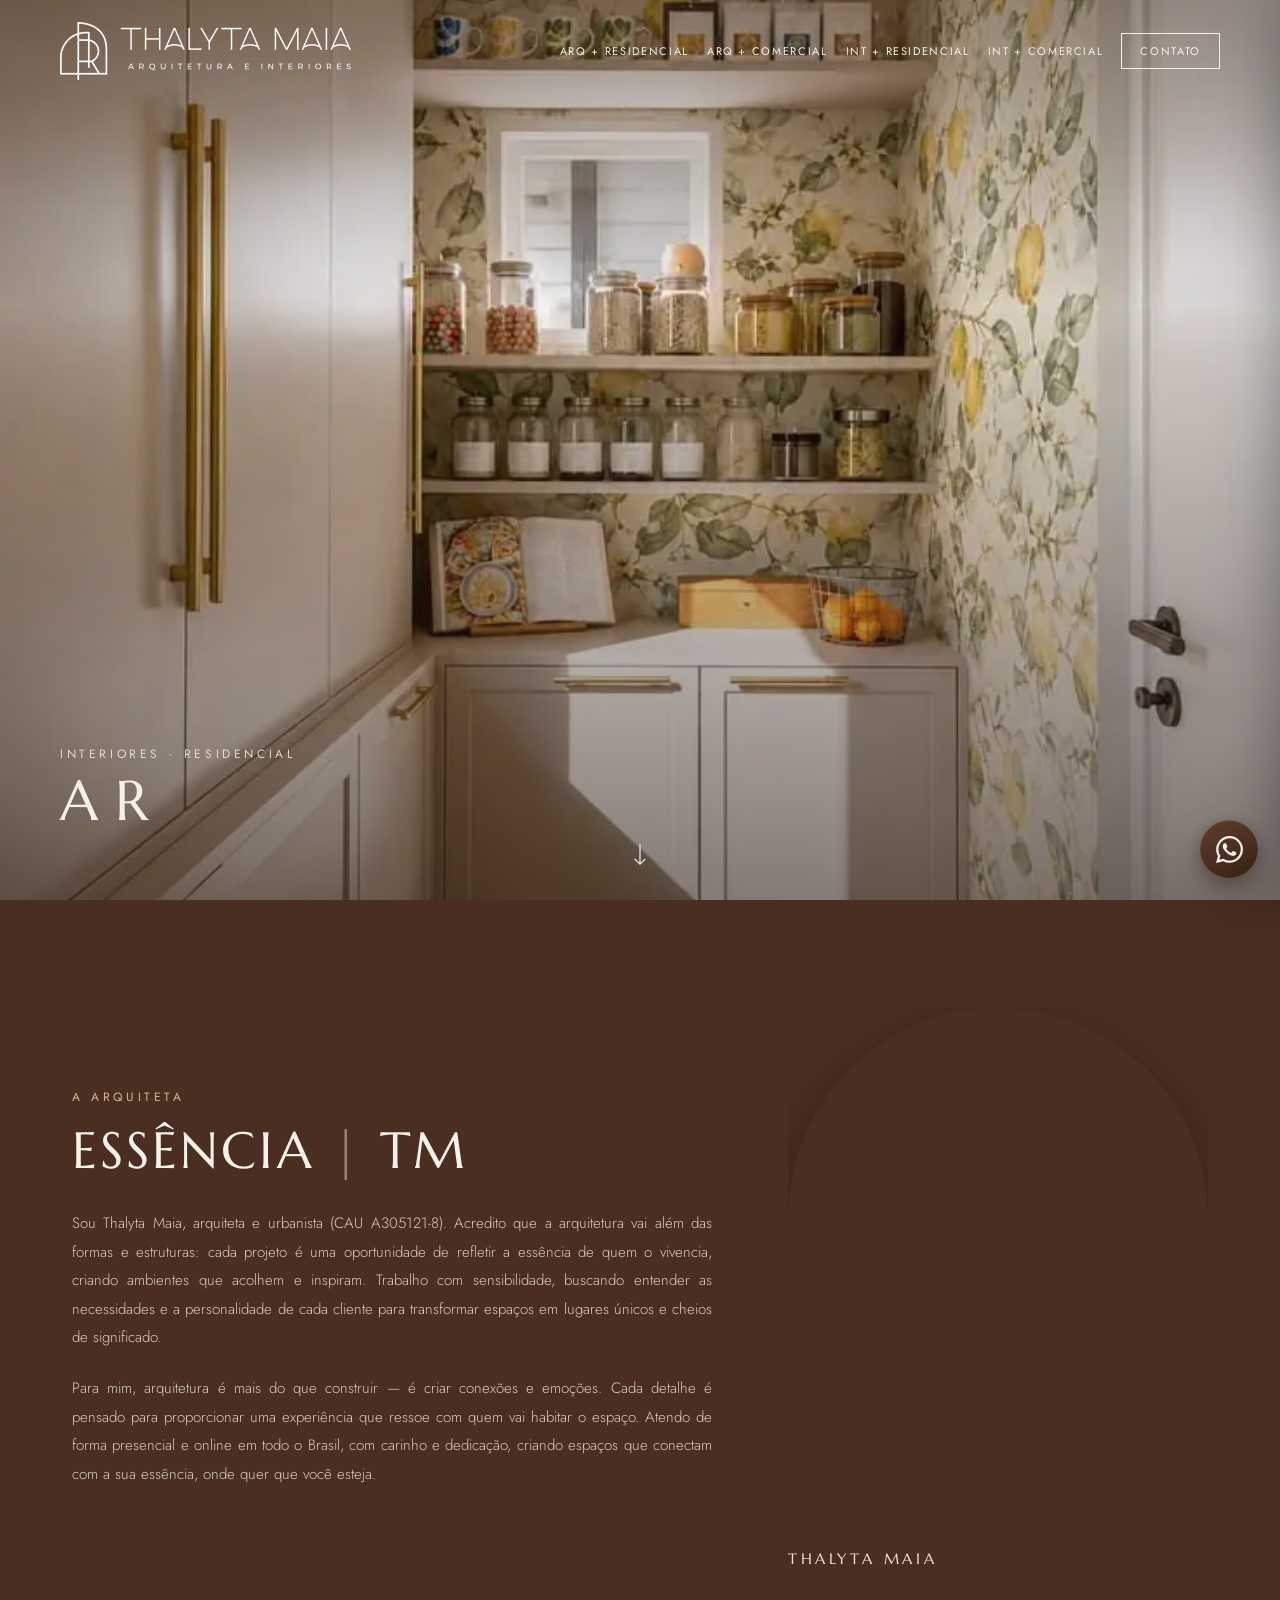
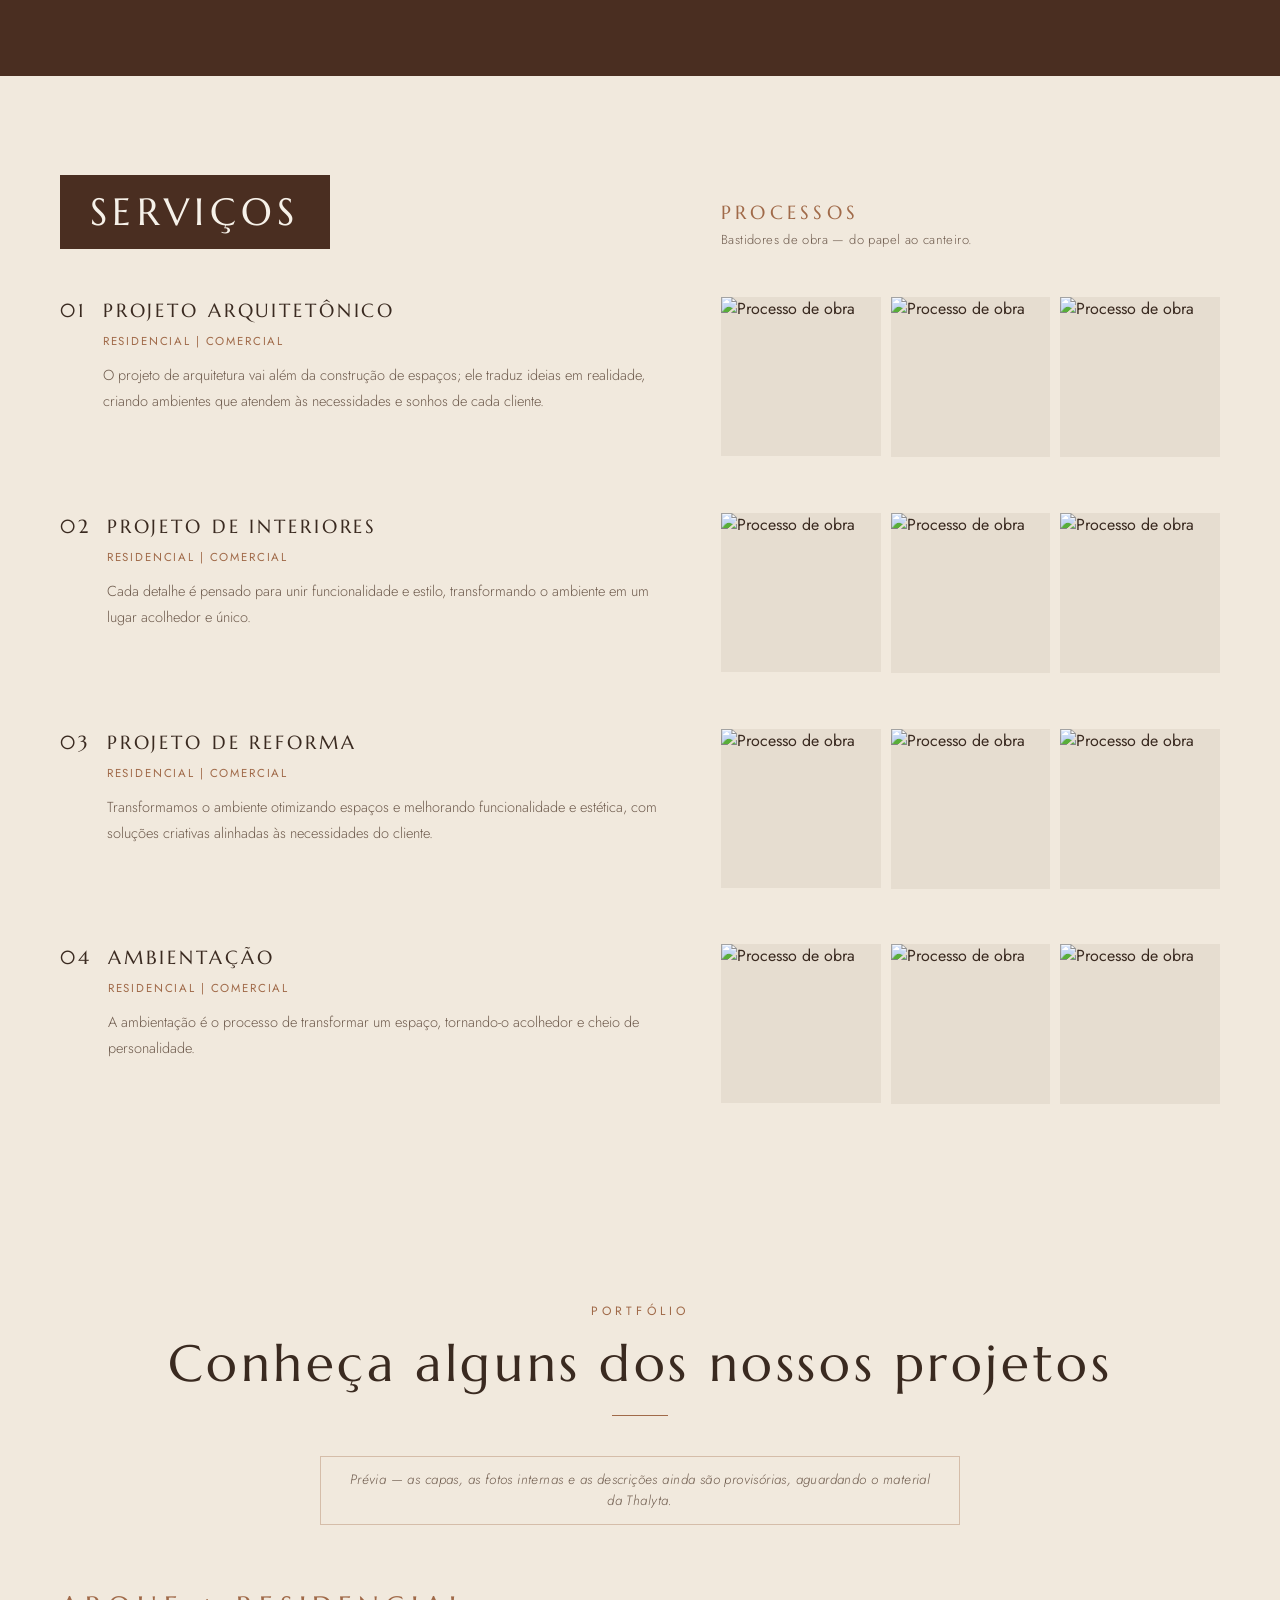
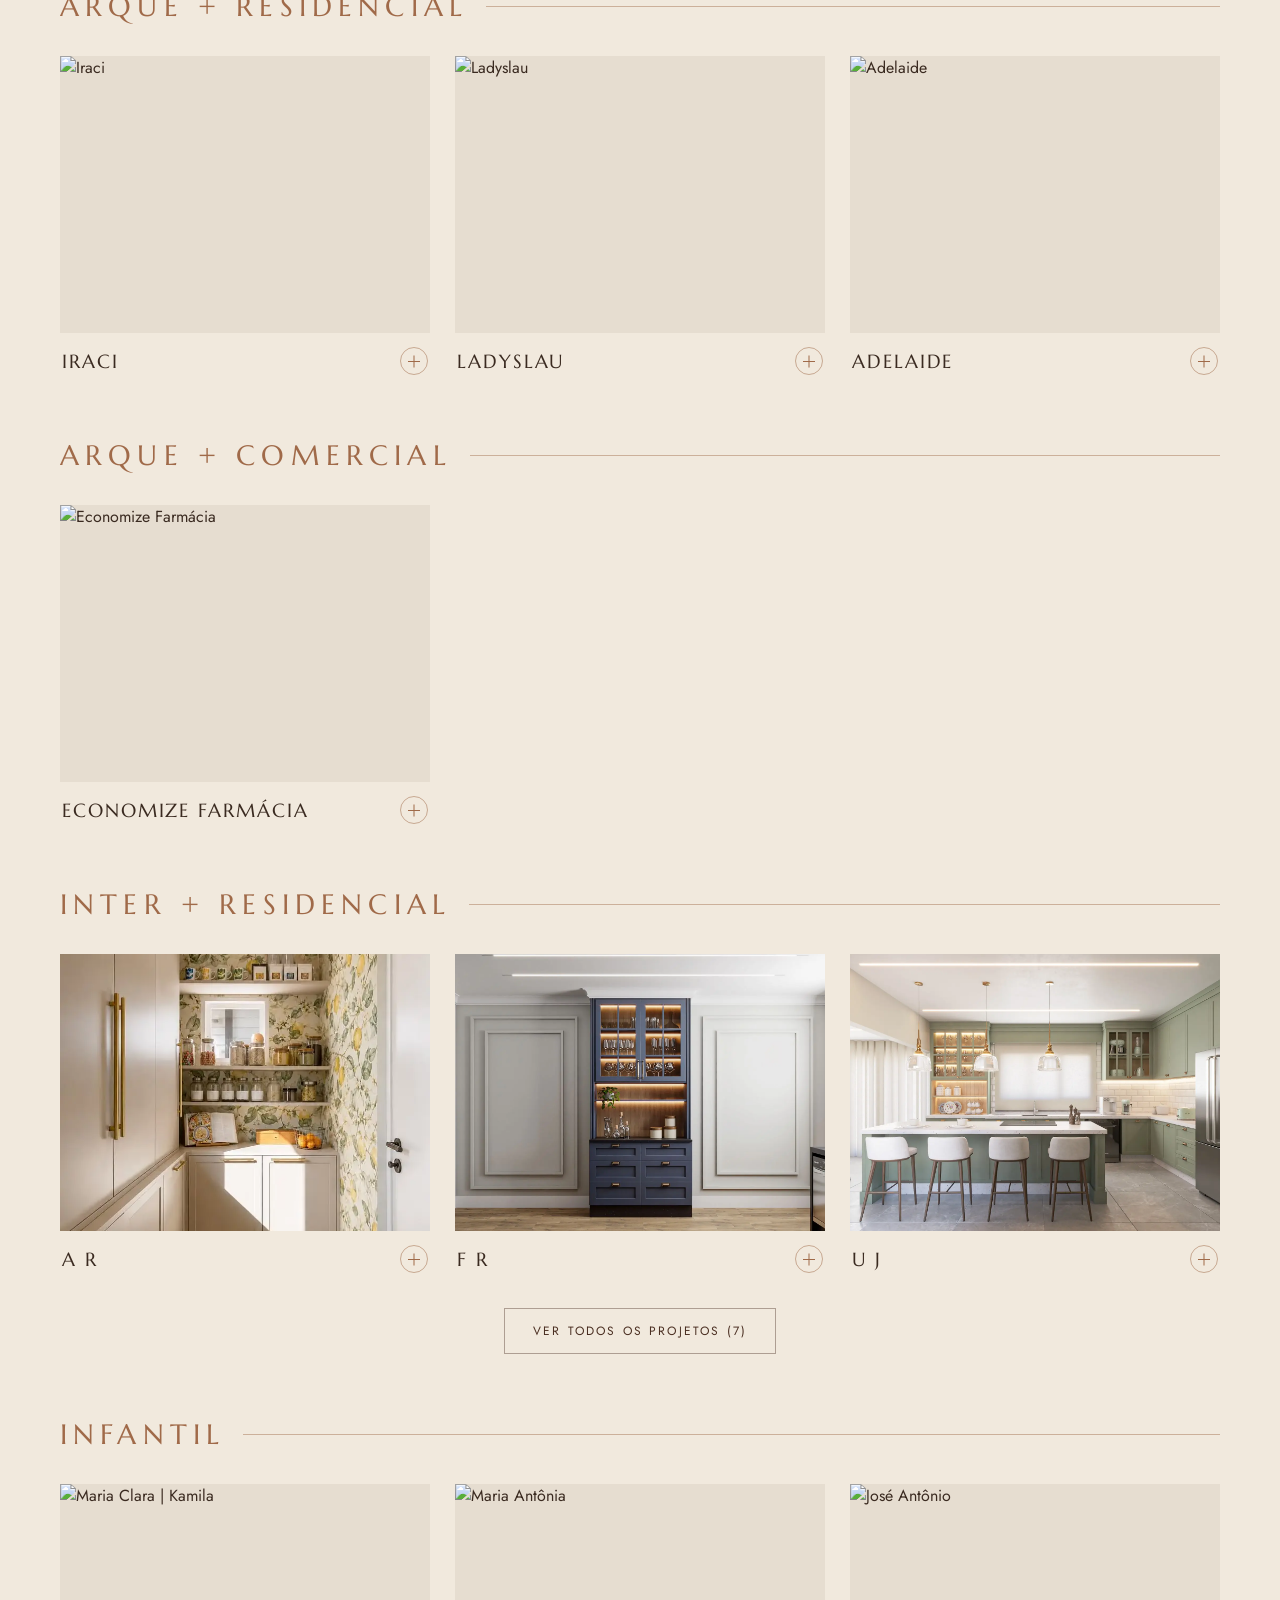
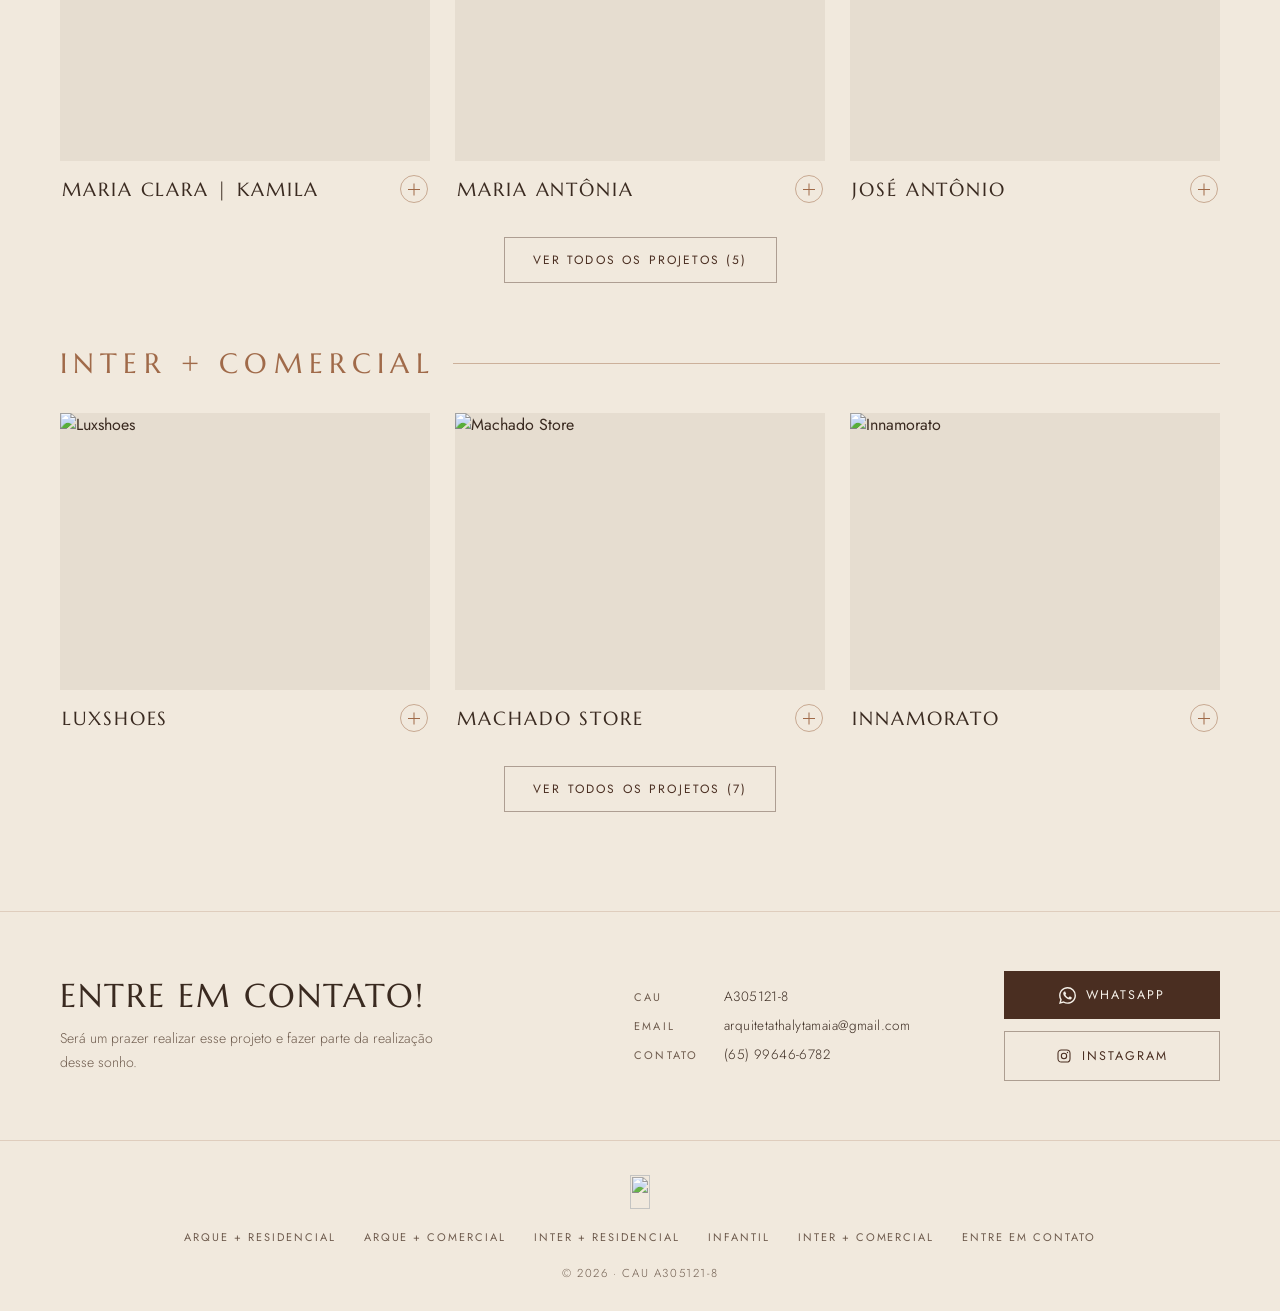
==== commit 65102525: "feat(hero-bernardes): atualiza hero-bernardes, scripts e otimizacoes de imagens" ====
--- a/hero-bernardes/index.html
+++ b/hero-bernardes/index.html
@@ -9,7 +9,7 @@
   <script>document.documentElement.className += ' js';</script>
   <meta name="description"
     content="Thalyta Maia — Arquitetura e Interiores. Projetos residenciais e comerciais com sensibilidade, criando ambientes que acolhem e inspiram. Atendimento presencial e online para todo o Brasil.">
-  <link rel="canonical" href="https://theocarvalhodev.github.io/thalytaarqu/">
+  <link rel="canonical" href="https://theocarvalhodev.github.io/thalytaarq2.0/">
   <link rel="icon" href="../favicon.ico" sizes="48x48">
   <link rel="apple-touch-icon" href="../assets/images/apple-touch-icon.png">
 
@@ -19,10 +19,10 @@
   <meta property="og:title" content="Thalyta Maia · Arquitetura e Interiores">
   <meta property="og:description"
     content="Projetos residenciais e comerciais com sensibilidade — ambientes que acolhem e inspiram. Atendimento presencial e online para todo o Brasil.">
-  <meta property="og:url" content="https://theocarvalhodev.github.io/thalytaarqu/">
-  <meta property="og:image" content="https://theocarvalhodev.github.io/thalytaarqu/assets/images/og-thalyta-maia.jpg">
+  <meta property="og:url" content="https://theocarvalhodev.github.io/thalytaarq2.0/">
+  <meta property="og:image" content="https://theocarvalhodev.github.io/thalytaarq2.0/assets/images/og-thalyta-maia.jpg">
   <meta property="og:image:secure_url"
-    content="https://theocarvalhodev.github.io/thalytaarqu/assets/images/og-thalyta-maia.jpg">
+    content="https://theocarvalhodev.github.io/thalytaarq2.0/assets/images/og-thalyta-maia.jpg">
   <meta property="og:image:type" content="image/jpeg">
   <meta property="og:image:width" content="1200">
   <meta property="og:image:height" content="630">
@@ -34,7 +34,8 @@
   <meta name="twitter:title" content="Thalyta Maia · Arquitetura e Interiores">
   <meta name="twitter:description"
     content="Projetos residenciais e comerciais com sensibilidade — ambientes que acolhem e inspiram.">
-  <meta name="twitter:image" content="https://theocarvalhodev.github.io/thalytaarqu/assets/images/og-thalyta-maia.jpg">
+  <meta name="twitter:image"
+    content="https://theocarvalhodev.github.io/thalytaarq2.0/assets/images/og-thalyta-maia.jpg">
   <meta name="twitter:image:alt" content="Thalyta Maia — Arquitetura e Interiores">
 
   <link rel="preconnect" href="https://fonts.googleapis.com">
@@ -44,8 +45,8 @@
     rel="stylesheet">
 
   <!-- cache-busting: ao mudar CSS/JS, incremente o número de ?v= para forçar o navegador a baixar a versão nova -->
-  <link rel="stylesheet" href="../css/styles.css?v=9">
-  <link rel="stylesheet" href="../css/animations.css?v=7">
+  <link rel="stylesheet" href="../css/styles.css?v=12">
+  <link rel="stylesheet" href="../css/animations.css?v=10">
 
   <style>
     /* ---- VARIANTE DE HERO (estilo bernardesarq) — só nesta página ---- */
@@ -271,8 +272,7 @@
   <!-- ================= NAV ================= -->
   <nav class="nav" id="nav">
     <a href="#hero" class="nav__logo" data-navlink aria-label="Thalyta Maia — Arquitetura e Interiores · Início">
-      <img src="../assets/images/logo-horizontal.png" alt="" aria-hidden="true"
-        width="1164" height="232">
+      <img src="../assets/images/logo-horizontal.png" alt="" aria-hidden="true" width="1164" height="232">
     </a>
 
     <div class="nav__links" id="deskLinks">
@@ -281,7 +281,6 @@
       <a href="#int-residencial" class="nav__link" data-navlink>Int + Residencial</a>
       <a href="#int-comercial" class="nav__link" data-navlink>Int + Comercial</a>
       <a href="#contato" class="nav__link nav__link--btn" data-navlink>Contato</a>
-      <a href="../index.html" class="nav__variant-tag" title="Alternar para a versão Padrão">Hero Padrão ↗</a>
     </div>
 
     <button class="nav__burger" id="burger" data-navlink aria-label="Abrir menu" aria-expanded="false"
@@ -301,12 +300,13 @@
       </svg>
     </button>
     <nav class="drawer__links">
-      <a href="#arq-residencial" data-drawerlink>Arque + Residencial</a>
-      <a href="#arq-comercial" data-drawerlink>Arque + Comercial</a>
-      <a href="#int-residencial" data-drawerlink>Inter + Residencial</a>
-      <a href="#int-comercial" data-drawerlink>Inter + Comercial</a>
+      <a href="#arq-residencial" data-drawerlink>Arq + Residencial</a>
+      <a href="#arq-comercial" data-drawerlink>Ar + Comercial</a>
+      <a href="#int-residencial" data-drawerlink>Int + Residencial</a>
+      <a href="#int-comercial" data-drawerlink>Int + Comercial</a>
       <a href="#contato" data-drawerlink>Contato</a>
-      <a href="../index.html" style="margin-top:14px; font-size:13px; font-weight:600; color:var(--brand);">Ver Versão Hero Padrão ↗</a>
+      <a href="../index.html" style="margin-top:14px; font-size:13px; font-weight:600; color:var(--brand);">Ver Versão
+        Hero Padrão ↗</a>
     </nav>
     <div class="drawer__contact">(65) 99646-6782<br>arquitetathalytamaia@gmail.com</div>
   </aside>
@@ -319,7 +319,7 @@
   <section id="hero" class="heroB">
     <div class="heroB__viewport">
       <div class="heroB__track" id="heroBTrack">
-        <section class="heroB__slide" style="background-image:url('../assets/projetos/a-r/01.jpg')">
+        <section class="heroB__slide" style="background-image:url('../assets/projetos/a-r/01.webp')">
           <a class="heroB__link" href="#int-residencial" aria-label="Ver A R"></a>
           <div class="heroB__label">
             <span class="heroB__cat">Interiores · Residencial</span>
@@ -333,14 +333,14 @@
             <span class="heroB__nome">Adelaide</span>
           </div>
         </section>
-        <section class="heroB__slide" style="background-image:url('../assets/projetos/f-r/01.jpg')">
+        <section class="heroB__slide" style="background-image:url('../assets/projetos/f-r/01.webp')">
           <a class="heroB__link" href="#int-residencial" aria-label="Ver F R"></a>
           <div class="heroB__label">
             <span class="heroB__cat">Interiores · Residencial</span>
             <span class="heroB__nome">F R</span>
           </div>
         </section>
-        <section class="heroB__slide" style="background-image:url('../assets/projetos/u-j/01.jpg')">
+        <section class="heroB__slide" style="background-image:url('../assets/projetos/u-j/01.webp')">
           <a class="heroB__link" href="#int-residencial" aria-label="Ver U J"></a>
           <div class="heroB__label">
             <span class="heroB__cat">Interiores · Residencial</span>
@@ -354,7 +354,8 @@
             <span class="heroB__nome">Marias Kids</span>
           </div>
           <a class="heroB__cta" href="#essencia" id="heroBCta">Conheça mais
-            <svg width="14" height="10" viewBox="0 0 20 14" fill="none" stroke="currentColor" stroke-width="1.5" aria-hidden="true">
+            <svg width="14" height="10" viewBox="0 0 20 14" fill="none" stroke="currentColor" stroke-width="1.5"
+              aria-hidden="true">
               <path d="M1 7h17M12 1l6 6-6 6" />
             </svg>
           </a>
@@ -416,7 +417,9 @@
 
       <!-- ⚠️ PLACEHOLDER — as 12 fotos das faixas .service__processos são de ambiente
            PRONTO (banco atual do site). SUBSTITUIR pelas fotos de OBRA EM ANDAMENTO que a
-           Thalyta vai enviar e apagar o data-placeholder de cada faixa (some a tracejada). -->
+           Thalyta vai enviar e apagar o data-placeholder de cada faixa.
+           OBS: aqui o data-placeholder é só marcador para busca — não muda nada visualmente.
+           A tracejada só existe em #projetos (.projetos:has([data-placeholder])). -->
       <div class="servicos__grid" data-stagger>
         <article class="service" data-reveal="up">
           <div class="service__text">
@@ -429,7 +432,8 @@
             </div>
           </div>
           <div class="service__processos" data-placeholder>
-            <figure><img src="../assets/pinterest/marias-kids-fachada.jpg" alt="Processo de obra" loading="lazy"></figure>
+            <figure><img src="../assets/pinterest/marias-kids-fachada.jpg" alt="Processo de obra" loading="lazy">
+            </figure>
             <figure><img src="../assets/pinterest/escritorio-orion.jpg" alt="Processo de obra" loading="lazy"></figure>
             <figure><img src="../assets/pinterest/sala-jantar.jpg" alt="Processo de obra" loading="lazy"></figure>
           </div>
@@ -538,8 +542,10 @@
                   <img src="../assets/pinterest/sala-jantar.jpg" alt="Iraci" loading="lazy">
                 </figure>
                 <div class="project__thumbs">
-                  <button type="button" class="project__thumb"><img src="../assets/pinterest/sala-jantar.jpg" alt="Iraci — ambiente" loading="lazy"></button>
-                  <button type="button" class="project__thumb"><img src="../assets/pinterest/cozinha-marmore.jpg" alt="Iraci — ambiente" loading="lazy"></button>
+                  <button type="button" class="project__thumb"><img src="../assets/pinterest/sala-jantar.jpg"
+                      alt="Iraci — ambiente" loading="lazy"></button>
+                  <button type="button" class="project__thumb"><img src="../assets/pinterest/cozinha-marmore.jpg"
+                      alt="Iraci — ambiente" loading="lazy"></button>
                 </div>
                 <p class="project__conta"></p>
               </div>
@@ -566,8 +572,10 @@
                   <img src="../assets/pinterest/cozinha-marmore.jpg" alt="Ladyslau" loading="lazy">
                 </figure>
                 <div class="project__thumbs">
-                  <button type="button" class="project__thumb"><img src="../assets/pinterest/cozinha-marmore.jpg" alt="Ladyslau — ambiente" loading="lazy"></button>
-                  <button type="button" class="project__thumb"><img src="../assets/pinterest/lounge-verde.jpg" alt="Ladyslau — ambiente" loading="lazy"></button>
+                  <button type="button" class="project__thumb"><img src="../assets/pinterest/cozinha-marmore.jpg"
+                      alt="Ladyslau — ambiente" loading="lazy"></button>
+                  <button type="button" class="project__thumb"><img src="../assets/pinterest/lounge-verde.jpg"
+                      alt="Ladyslau — ambiente" loading="lazy"></button>
                 </div>
                 <p class="project__conta"></p>
               </div>
@@ -594,8 +602,10 @@
                   <img src="../assets/pinterest/lounge-verde.jpg" alt="Adelaide" loading="lazy">
                 </figure>
                 <div class="project__thumbs">
-                  <button type="button" class="project__thumb"><img src="../assets/pinterest/lounge-verde.jpg" alt="Adelaide — ambiente" loading="lazy"></button>
-                  <button type="button" class="project__thumb"><img src="../assets/pinterest/quarto-casal.jpg" alt="Adelaide — ambiente" loading="lazy"></button>
+                  <button type="button" class="project__thumb"><img src="../assets/pinterest/lounge-verde.jpg"
+                      alt="Adelaide — ambiente" loading="lazy"></button>
+                  <button type="button" class="project__thumb"><img src="../assets/pinterest/quarto-casal.jpg"
+                      alt="Adelaide — ambiente" loading="lazy"></button>
                 </div>
                 <p class="project__conta"></p>
               </div>
@@ -629,8 +639,10 @@
                   <img src="../assets/pinterest/marias-kids-fachada.jpg" alt="Economize Farmácia" loading="lazy">
                 </figure>
                 <div class="project__thumbs">
-                  <button type="button" class="project__thumb"><img src="../assets/pinterest/marias-kids-fachada.jpg" alt="Economize Farmácia — fachada" loading="lazy"></button>
-                  <button type="button" class="project__thumb"><img src="../assets/pinterest/escritorio-orion.jpg" alt="Economize Farmácia — interior" loading="lazy"></button>
+                  <button type="button" class="project__thumb"><img src="../assets/pinterest/marias-kids-fachada.jpg"
+                      alt="Economize Farmácia — fachada" loading="lazy"></button>
+                  <button type="button" class="project__thumb"><img src="../assets/pinterest/escritorio-orion.jpg"
+                      alt="Economize Farmácia — interior" loading="lazy"></button>
                 </div>
                 <p class="project__conta"></p>
               </div>
@@ -646,7 +658,7 @@
           <details class="project" data-reveal="up">
             <summary class="project__cover">
               <figure class="project__capa">
-                <img src="../assets/projetos/a-r/01.jpg" alt="A R" loading="lazy">
+                <img src="../assets/projetos/a-r/01.webp" alt="A R" loading="lazy">
               </figure>
               <div class="project__label">
                 <h4 class="project__name">A R</h4>
@@ -657,35 +669,73 @@
               <div class="project__text">
                 <div class="kicker kicker--terra">Interiores · Residencial</div>
                 <div class="rule-left"></div>
-                <p>Mais do que projetar ambientes, a proposta foi criar uma casa que traduzisse a essência de seus moradores. Cada espaço foi desenvolvido para estimular a convivência, promover conforto e revelar uma estética leve e sofisticada, onde cada detalhe contribui para uma arquitetura que permanece atual ao longo do tempo.</p>
-              </div>
-              <div class="project__media project__media--destaque">
-                <figure class="project__palco">
-                  <img src="../assets/projetos/a-r/01.jpg" alt="A R" loading="lazy">
-                </figure>
-                <div class="project__thumbs">
-                  <button type="button" class="project__thumb"><img src="../assets/projetos/a-r/01.jpg" alt="A R — ambiente 01" loading="lazy"></button>
-                  <button type="button" class="project__thumb"><img src="../assets/projetos/a-r/02.jpg" alt="A R — ambiente 02" loading="lazy"></button>
-                  <button type="button" class="project__thumb"><img src="../assets/projetos/a-r/03.jpg" alt="A R — ambiente 03" loading="lazy"></button>
-                  <button type="button" class="project__thumb"><img src="../assets/projetos/a-r/04.jpg" alt="A R — ambiente 04" loading="lazy"></button>
-                  <button type="button" class="project__thumb"><img src="../assets/projetos/a-r/05.jpg" alt="A R — ambiente 05" loading="lazy"></button>
-                  <button type="button" class="project__thumb"><img src="../assets/projetos/a-r/06.jpg" alt="A R — ambiente 06" loading="lazy"></button>
-                  <button type="button" class="project__thumb"><img src="../assets/projetos/a-r/07.jpg" alt="A R — ambiente 07" loading="lazy"></button>
-                  <button type="button" class="project__thumb"><img src="../assets/projetos/a-r/08.jpg" alt="A R — ambiente 08" loading="lazy"></button>
-                  <button type="button" class="project__thumb"><img src="../assets/projetos/a-r/09.jpg" alt="A R — ambiente 09" loading="lazy"></button>
-                  <button type="button" class="project__thumb"><img src="../assets/projetos/a-r/10.jpg" alt="A R — ambiente 10" loading="lazy"></button>
-                  <button type="button" class="project__thumb"><img src="../assets/projetos/a-r/11.jpg" alt="A R — ambiente 11" loading="lazy"></button>
-                  <button type="button" class="project__thumb"><img src="../assets/projetos/a-r/12.jpg" alt="A R — ambiente 12" loading="lazy"></button>
-                  <button type="button" class="project__thumb"><img src="../assets/projetos/a-r/13.jpg" alt="A R — ambiente 13" loading="lazy"></button>
-                  <button type="button" class="project__thumb"><img src="../assets/projetos/a-r/14.jpg" alt="A R — ambiente 14" loading="lazy"></button>
-                  <button type="button" class="project__thumb"><img src="../assets/projetos/a-r/15.jpg" alt="A R — ambiente 15" loading="lazy"></button>
-                  <button type="button" class="project__thumb"><img src="../assets/projetos/a-r/16.jpg" alt="A R — ambiente 16" loading="lazy"></button>
-                  <button type="button" class="project__thumb"><img src="../assets/projetos/a-r/17.jpg" alt="A R — ambiente 17" loading="lazy"></button>
-                  <button type="button" class="project__thumb"><img src="../assets/projetos/a-r/18.jpg" alt="A R — ambiente 18" loading="lazy"></button>
-                  <button type="button" class="project__thumb"><img src="../assets/projetos/a-r/19.jpg" alt="A R — ambiente 19" loading="lazy"></button>
-                  <button type="button" class="project__thumb"><img src="../assets/projetos/a-r/20.jpg" alt="A R — ambiente 20" loading="lazy"></button>
-                  <button type="button" class="project__thumb"><img src="../assets/projetos/a-r/21.jpg" alt="A R — ambiente 21" loading="lazy"></button>
-                  <button type="button" class="project__thumb"><img src="../assets/projetos/a-r/22.jpg" alt="A R — ambiente 22" loading="lazy"></button>
+                <p>Mais do que projetar ambientes, a proposta foi criar uma casa que traduzisse a essência de seus
+                  moradores. Cada espaço foi desenvolvido para estimular a convivência, promover conforto e revelar uma
+                  estética leve e sofisticada, onde cada detalhe contribui para uma arquitetura que permanece atual ao
+                  longo do tempo.</p>
+              </div>
+              <div class="project__media project__media--destaque">
+                <!-- ANTES / DEPOIS — pronto para usar, falta a foto "antes".
+                     Salve o registro do espaço original como ../assets/projetos/<projeto>/antes-01.jpg,
+                     rode `python tools/webp.py` e descomente o bloco abaixo. O lightbox ignora
+                     esta figure (não é .project__palco nem .project__thumb).
+                <figure class="ad">
+                  <img src="../assets/projetos/a-r/antes-01.webp" alt="A R — sala antes da reforma">
+                  <img class="ad__depois" src="../assets/projetos/a-r/01.webp" alt="A R — sala depois">
+                  <span class="ad__tag ad__tag--antes">Antes</span>
+                  <span class="ad__tag ad__tag--depois">Depois</span>
+                  <input class="ad__range" type="range" min="0" max="100" value="50"
+                    aria-label="Comparar antes e depois — A R, sala">
+                </figure>
+                -->
+                <figure class="project__palco">
+                  <img src="../assets/projetos/a-r/01.webp" alt="A R" loading="lazy">
+                </figure>
+                <div class="project__thumbs">
+                  <button type="button" class="project__thumb"><img src="../assets/projetos/a-r/01.webp"
+                      alt="A R — ambiente 01" loading="lazy"></button>
+                  <button type="button" class="project__thumb"><img src="../assets/projetos/a-r/02.webp"
+                      alt="A R — ambiente 02" loading="lazy"></button>
+                  <button type="button" class="project__thumb"><img src="../assets/projetos/a-r/03.webp"
+                      alt="A R — ambiente 03" loading="lazy"></button>
+                  <button type="button" class="project__thumb"><img src="../assets/projetos/a-r/04.webp"
+                      alt="A R — ambiente 04" loading="lazy"></button>
+                  <button type="button" class="project__thumb"><img src="../assets/projetos/a-r/05.webp"
+                      alt="A R — ambiente 05" loading="lazy"></button>
+                  <button type="button" class="project__thumb"><img src="../assets/projetos/a-r/06.webp"
+                      alt="A R — ambiente 06" loading="lazy"></button>
+                  <button type="button" class="project__thumb"><img src="../assets/projetos/a-r/07.webp"
+                      alt="A R — ambiente 07" loading="lazy"></button>
+                  <button type="button" class="project__thumb"><img src="../assets/projetos/a-r/08.webp"
+                      alt="A R — ambiente 08" loading="lazy"></button>
+                  <button type="button" class="project__thumb"><img src="../assets/projetos/a-r/09.webp"
+                      alt="A R — ambiente 09" loading="lazy"></button>
+                  <button type="button" class="project__thumb"><img src="../assets/projetos/a-r/10.webp"
+                      alt="A R — ambiente 10" loading="lazy"></button>
+                  <button type="button" class="project__thumb"><img src="../assets/projetos/a-r/11.webp"
+                      alt="A R — ambiente 11" loading="lazy"></button>
+                  <button type="button" class="project__thumb"><img src="../assets/projetos/a-r/12.webp"
+                      alt="A R — ambiente 12" loading="lazy"></button>
+                  <button type="button" class="project__thumb"><img src="../assets/projetos/a-r/13.webp"
+                      alt="A R — ambiente 13" loading="lazy"></button>
+                  <button type="button" class="project__thumb"><img src="../assets/projetos/a-r/14.webp"
+                      alt="A R — ambiente 14" loading="lazy"></button>
+                  <button type="button" class="project__thumb"><img src="../assets/projetos/a-r/15.webp"
+                      alt="A R — ambiente 15" loading="lazy"></button>
+                  <button type="button" class="project__thumb"><img src="../assets/projetos/a-r/16.webp"
+                      alt="A R — ambiente 16" loading="lazy"></button>
+                  <button type="button" class="project__thumb"><img src="../assets/projetos/a-r/17.webp"
+                      alt="A R — ambiente 17" loading="lazy"></button>
+                  <button type="button" class="project__thumb"><img src="../assets/projetos/a-r/18.webp"
+                      alt="A R — ambiente 18" loading="lazy"></button>
+                  <button type="button" class="project__thumb"><img src="../assets/projetos/a-r/19.webp"
+                      alt="A R — ambiente 19" loading="lazy"></button>
+                  <button type="button" class="project__thumb"><img src="../assets/projetos/a-r/20.webp"
+                      alt="A R — ambiente 20" loading="lazy"></button>
+                  <button type="button" class="project__thumb"><img src="../assets/projetos/a-r/21.webp"
+                      alt="A R — ambiente 21" loading="lazy"></button>
+                  <button type="button" class="project__thumb"><img src="../assets/projetos/a-r/22.webp"
+                      alt="A R — ambiente 22" loading="lazy"></button>
                 </div>
                 <p class="project__conta"></p>
               </div>
@@ -694,7 +744,7 @@
           <details class="project" data-reveal="up">
             <summary class="project__cover">
               <figure class="project__capa">
-                <img src="../assets/projetos/f-r/01.jpg" alt="F R" loading="lazy">
+                <img src="../assets/projetos/f-r/01.webp" alt="F R" loading="lazy">
               </figure>
               <div class="project__label">
                 <h4 class="project__name">F R</h4>
@@ -705,32 +755,55 @@
               <div class="project__text">
                 <div class="kicker kicker--terra">Interiores · Residencial</div>
                 <div class="rule-left"></div>
-                <p>Este projeto foi desenvolvido a partir da compreensão de que um lar deve ir além da estética: deve traduzir identidade, proporcionar bem-estar e criar memórias. A linguagem clássica contemporânea conduz toda a composição, revelando ambientes equilibrados, elegantes e acolhedores. A luz, a materialidade e os detalhes construtivos dialogam entre si para construir uma atmosfera refinada, onde cada espaço convida a desacelerar, contemplar e viver com autenticidade.</p>
-              </div>
-              <div class="project__media project__media--destaque">
-                <figure class="project__palco">
-                  <img src="../assets/projetos/f-r/01.jpg" alt="F R" loading="lazy">
-                </figure>
-                <div class="project__thumbs">
-                  <button type="button" class="project__thumb"><img src="../assets/projetos/f-r/01.jpg" alt="F R — ambiente 01" loading="lazy"></button>
-                  <button type="button" class="project__thumb"><img src="../assets/projetos/f-r/02.jpg" alt="F R — ambiente 02" loading="lazy"></button>
-                  <button type="button" class="project__thumb"><img src="../assets/projetos/f-r/03.jpg" alt="F R — ambiente 03" loading="lazy"></button>
-                  <button type="button" class="project__thumb"><img src="../assets/projetos/f-r/04.jpg" alt="F R — ambiente 04" loading="lazy"></button>
-                  <button type="button" class="project__thumb"><img src="../assets/projetos/f-r/05.jpg" alt="F R — ambiente 05" loading="lazy"></button>
-                  <button type="button" class="project__thumb"><img src="../assets/projetos/f-r/06.jpg" alt="F R — ambiente 06" loading="lazy"></button>
-                  <button type="button" class="project__thumb"><img src="../assets/projetos/f-r/07.jpg" alt="F R — ambiente 07" loading="lazy"></button>
-                  <button type="button" class="project__thumb"><img src="../assets/projetos/f-r/08.jpg" alt="F R — ambiente 08" loading="lazy"></button>
-                  <button type="button" class="project__thumb"><img src="../assets/projetos/f-r/09.jpg" alt="F R — ambiente 09" loading="lazy"></button>
-                  <button type="button" class="project__thumb"><img src="../assets/projetos/f-r/10.jpg" alt="F R — ambiente 10" loading="lazy"></button>
-                  <button type="button" class="project__thumb"><img src="../assets/projetos/f-r/11.jpg" alt="F R — ambiente 11" loading="lazy"></button>
-                  <button type="button" class="project__thumb"><img src="../assets/projetos/f-r/12.jpg" alt="F R — ambiente 12" loading="lazy"></button>
-                  <button type="button" class="project__thumb"><img src="../assets/projetos/f-r/13.jpg" alt="F R — ambiente 13" loading="lazy"></button>
-                  <button type="button" class="project__thumb"><img src="../assets/projetos/f-r/14.jpg" alt="F R — ambiente 14" loading="lazy"></button>
-                  <button type="button" class="project__thumb"><img src="../assets/projetos/f-r/15.jpg" alt="F R — ambiente 15" loading="lazy"></button>
-                  <button type="button" class="project__thumb"><img src="../assets/projetos/f-r/16.jpg" alt="F R — ambiente 16" loading="lazy"></button>
-                  <button type="button" class="project__thumb"><img src="../assets/projetos/f-r/17.jpg" alt="F R — ambiente 17" loading="lazy"></button>
-                  <button type="button" class="project__thumb"><img src="../assets/projetos/f-r/18.jpg" alt="F R — ambiente 18" loading="lazy"></button>
-                  <button type="button" class="project__thumb"><img src="../assets/projetos/f-r/19.jpg" alt="F R — ambiente 19" loading="lazy"></button>
+                <p>Este projeto foi desenvolvido a partir da compreensão de que um lar deve ir além da estética: deve
+                  traduzir identidade, proporcionar bem-estar e criar memórias. A linguagem clássica contemporânea
+                  conduz toda a composição, revelando ambientes equilibrados, elegantes e acolhedores. A luz, a
+                  materialidade e os detalhes construtivos dialogam entre si para construir uma atmosfera refinada, onde
+                  cada espaço convida a desacelerar, contemplar e viver com autenticidade.</p>
+              </div>
+              <div class="project__media project__media--destaque">
+                <figure class="project__palco">
+                  <img src="../assets/projetos/f-r/01.webp" alt="F R" loading="lazy">
+                </figure>
+                <div class="project__thumbs">
+                  <button type="button" class="project__thumb"><img src="../assets/projetos/f-r/01.webp"
+                      alt="F R — ambiente 01" loading="lazy"></button>
+                  <button type="button" class="project__thumb"><img src="../assets/projetos/f-r/02.webp"
+                      alt="F R — ambiente 02" loading="lazy"></button>
+                  <button type="button" class="project__thumb"><img src="../assets/projetos/f-r/03.webp"
+                      alt="F R — ambiente 03" loading="lazy"></button>
+                  <button type="button" class="project__thumb"><img src="../assets/projetos/f-r/04.webp"
+                      alt="F R — ambiente 04" loading="lazy"></button>
+                  <button type="button" class="project__thumb"><img src="../assets/projetos/f-r/05.webp"
+                      alt="F R — ambiente 05" loading="lazy"></button>
+                  <button type="button" class="project__thumb"><img src="../assets/projetos/f-r/06.webp"
+                      alt="F R — ambiente 06" loading="lazy"></button>
+                  <button type="button" class="project__thumb"><img src="../assets/projetos/f-r/07.webp"
+                      alt="F R — ambiente 07" loading="lazy"></button>
+                  <button type="button" class="project__thumb"><img src="../assets/projetos/f-r/08.webp"
+                      alt="F R — ambiente 08" loading="lazy"></button>
+                  <button type="button" class="project__thumb"><img src="../assets/projetos/f-r/09.webp"
+                      alt="F R — ambiente 09" loading="lazy"></button>
+                  <button type="button" class="project__thumb"><img src="../assets/projetos/f-r/10.webp"
+                      alt="F R — ambiente 10" loading="lazy"></button>
+                  <button type="button" class="project__thumb"><img src="../assets/projetos/f-r/11.webp"
+                      alt="F R — ambiente 11" loading="lazy"></button>
+                  <button type="button" class="project__thumb"><img src="../assets/projetos/f-r/12.webp"
+                      alt="F R — ambiente 12" loading="lazy"></button>
+                  <button type="button" class="project__thumb"><img src="../assets/projetos/f-r/13.webp"
+                      alt="F R — ambiente 13" loading="lazy"></button>
+                  <button type="button" class="project__thumb"><img src="../assets/projetos/f-r/14.webp"
+                      alt="F R — ambiente 14" loading="lazy"></button>
+                  <button type="button" class="project__thumb"><img src="../assets/projetos/f-r/15.webp"
+                      alt="F R — ambiente 15" loading="lazy"></button>
+                  <button type="button" class="project__thumb"><img src="../assets/projetos/f-r/16.webp"
+                      alt="F R — ambiente 16" loading="lazy"></button>
+                  <button type="button" class="project__thumb"><img src="../assets/projetos/f-r/17.webp"
+                      alt="F R — ambiente 17" loading="lazy"></button>
+                  <button type="button" class="project__thumb"><img src="../assets/projetos/f-r/18.webp"
+                      alt="F R — ambiente 18" loading="lazy"></button>
+                  <button type="button" class="project__thumb"><img src="../assets/projetos/f-r/19.webp"
+                      alt="F R — ambiente 19" loading="lazy"></button>
                 </div>
                 <p class="project__conta"></p>
               </div>
@@ -739,7 +812,7 @@
           <details class="project" data-reveal="up">
             <summary class="project__cover">
               <figure class="project__capa">
-                <img src="../assets/projetos/u-j/01.jpg" alt="U J" loading="lazy">
+                <img src="../assets/projetos/u-j/01.webp" alt="U J" loading="lazy">
               </figure>
               <div class="project__label">
                 <h4 class="project__name">U J</h4>
@@ -750,25 +823,41 @@
               <div class="project__text">
                 <div class="kicker kicker--terra">Interiores · Residencial</div>
                 <div class="rule-left"></div>
-                <p>A essência deste projeto está na criação de ambientes que respiram calma. A arquitetura explora a luz natural, a materialidade e a integração dos espaços para construir uma atmosfera leve e acolhedora, onde o conforto se manifesta de forma sutil. Tons naturais, texturas delicadas e elementos orgânicos se unem para compor uma residência que privilegia o bem-estar, a convivência e a conexão entre o interior e a paisagem, revelando uma elegância discreta e atemporal.</p>
-              </div>
-              <div class="project__media project__media--destaque">
-                <figure class="project__palco">
-                  <img src="../assets/projetos/u-j/01.jpg" alt="U J" loading="lazy">
-                </figure>
-                <div class="project__thumbs">
-                  <button type="button" class="project__thumb"><img src="../assets/projetos/u-j/01.jpg" alt="U J — ambiente 01" loading="lazy"></button>
-                  <button type="button" class="project__thumb"><img src="../assets/projetos/u-j/02.jpg" alt="U J — ambiente 02" loading="lazy"></button>
-                  <button type="button" class="project__thumb"><img src="../assets/projetos/u-j/03.jpg" alt="U J — ambiente 03" loading="lazy"></button>
-                  <button type="button" class="project__thumb"><img src="../assets/projetos/u-j/04.jpg" alt="U J — ambiente 04" loading="lazy"></button>
-                  <button type="button" class="project__thumb"><img src="../assets/projetos/u-j/05.jpg" alt="U J — ambiente 05" loading="lazy"></button>
-                  <button type="button" class="project__thumb"><img src="../assets/projetos/u-j/06.jpg" alt="U J — ambiente 06" loading="lazy"></button>
-                  <button type="button" class="project__thumb"><img src="../assets/projetos/u-j/07.jpg" alt="U J — ambiente 07" loading="lazy"></button>
-                  <button type="button" class="project__thumb"><img src="../assets/projetos/u-j/08.jpg" alt="U J — ambiente 08" loading="lazy"></button>
-                  <button type="button" class="project__thumb"><img src="../assets/projetos/u-j/09.jpg" alt="U J — ambiente 09" loading="lazy"></button>
-                  <button type="button" class="project__thumb"><img src="../assets/projetos/u-j/10.jpg" alt="U J — ambiente 10" loading="lazy"></button>
-                  <button type="button" class="project__thumb"><img src="../assets/projetos/u-j/11.jpg" alt="U J — ambiente 11" loading="lazy"></button>
-                  <button type="button" class="project__thumb"><img src="../assets/projetos/u-j/12.jpg" alt="U J — ambiente 12" loading="lazy"></button>
+                <p>A essência deste projeto está na criação de ambientes que respiram calma. A arquitetura explora a luz
+                  natural, a materialidade e a integração dos espaços para construir uma atmosfera leve e acolhedora,
+                  onde o conforto se manifesta de forma sutil. Tons naturais, texturas delicadas e elementos orgânicos
+                  se unem para compor uma residência que privilegia o bem-estar, a convivência e a conexão entre o
+                  interior e a paisagem, revelando uma elegância discreta e atemporal.</p>
+              </div>
+              <div class="project__media project__media--destaque">
+                <figure class="project__palco">
+                  <img src="../assets/projetos/u-j/01.webp" alt="U J" loading="lazy">
+                </figure>
+                <div class="project__thumbs">
+                  <button type="button" class="project__thumb"><img src="../assets/projetos/u-j/01.webp"
+                      alt="U J — ambiente 01" loading="lazy"></button>
+                  <button type="button" class="project__thumb"><img src="../assets/projetos/u-j/02.webp"
+                      alt="U J — ambiente 02" loading="lazy"></button>
+                  <button type="button" class="project__thumb"><img src="../assets/projetos/u-j/03.webp"
+                      alt="U J — ambiente 03" loading="lazy"></button>
+                  <button type="button" class="project__thumb"><img src="../assets/projetos/u-j/04.webp"
+                      alt="U J — ambiente 04" loading="lazy"></button>
+                  <button type="button" class="project__thumb"><img src="../assets/projetos/u-j/05.webp"
+                      alt="U J — ambiente 05" loading="lazy"></button>
+                  <button type="button" class="project__thumb"><img src="../assets/projetos/u-j/06.webp"
+                      alt="U J — ambiente 06" loading="lazy"></button>
+                  <button type="button" class="project__thumb"><img src="../assets/projetos/u-j/07.webp"
+                      alt="U J — ambiente 07" loading="lazy"></button>
+                  <button type="button" class="project__thumb"><img src="../assets/projetos/u-j/08.webp"
+                      alt="U J — ambiente 08" loading="lazy"></button>
+                  <button type="button" class="project__thumb"><img src="../assets/projetos/u-j/09.webp"
+                      alt="U J — ambiente 09" loading="lazy"></button>
+                  <button type="button" class="project__thumb"><img src="../assets/projetos/u-j/10.webp"
+                      alt="U J — ambiente 10" loading="lazy"></button>
+                  <button type="button" class="project__thumb"><img src="../assets/projetos/u-j/11.webp"
+                      alt="U J — ambiente 11" loading="lazy"></button>
+                  <button type="button" class="project__thumb"><img src="../assets/projetos/u-j/12.webp"
+                      alt="U J — ambiente 12" loading="lazy"></button>
                 </div>
                 <p class="project__conta"></p>
               </div>
@@ -795,8 +884,10 @@
                   <img src="../assets/pinterest/cozinha-office.jpg" alt="Filipe F R" loading="lazy">
                 </figure>
                 <div class="project__thumbs">
-                  <button type="button" class="project__thumb"><img src="../assets/pinterest/cozinha-office.jpg" alt="Filipe F R — ambiente" loading="lazy"></button>
-                  <button type="button" class="project__thumb"><img src="../assets/pinterest/sala-jantar.jpg" alt="Filipe F R — ambiente" loading="lazy"></button>
+                  <button type="button" class="project__thumb"><img src="../assets/pinterest/cozinha-office.jpg"
+                      alt="Filipe F R — ambiente" loading="lazy"></button>
+                  <button type="button" class="project__thumb"><img src="../assets/pinterest/sala-jantar.jpg"
+                      alt="Filipe F R — ambiente" loading="lazy"></button>
                 </div>
                 <p class="project__conta"></p>
               </div>
@@ -823,8 +914,10 @@
                   <img src="../assets/pinterest/quarto-casal.jpg" alt="Uyara" loading="lazy">
                 </figure>
                 <div class="project__thumbs">
-                  <button type="button" class="project__thumb"><img src="../assets/pinterest/quarto-casal.jpg" alt="Uyara — ambiente" loading="lazy"></button>
-                  <button type="button" class="project__thumb"><img src="../assets/pinterest/lavabo-toucador.jpg" alt="Uyara — ambiente" loading="lazy"></button>
+                  <button type="button" class="project__thumb"><img src="../assets/pinterest/quarto-casal.jpg"
+                      alt="Uyara — ambiente" loading="lazy"></button>
+                  <button type="button" class="project__thumb"><img src="../assets/pinterest/lavabo-toucador.jpg"
+                      alt="Uyara — ambiente" loading="lazy"></button>
                 </div>
                 <p class="project__conta"></p>
               </div>
@@ -851,8 +944,10 @@
                   <img src="../assets/pinterest/sala-jantar.jpg" alt="Orivaldo" loading="lazy">
                 </figure>
                 <div class="project__thumbs">
-                  <button type="button" class="project__thumb"><img src="../assets/pinterest/sala-jantar.jpg" alt="Orivaldo — ambiente" loading="lazy"></button>
-                  <button type="button" class="project__thumb"><img src="../assets/pinterest/banheiro-terrazzo.jpg" alt="Orivaldo — ambiente" loading="lazy"></button>
+                  <button type="button" class="project__thumb"><img src="../assets/pinterest/sala-jantar.jpg"
+                      alt="Orivaldo — ambiente" loading="lazy"></button>
+                  <button type="button" class="project__thumb"><img src="../assets/pinterest/banheiro-terrazzo.jpg"
+                      alt="Orivaldo — ambiente" loading="lazy"></button>
                 </div>
                 <p class="project__conta"></p>
               </div>
@@ -879,8 +974,10 @@
                   <img src="../assets/pinterest/lavabo-toucador.jpg" alt="Rogério e Ana" loading="lazy">
                 </figure>
                 <div class="project__thumbs">
-                  <button type="button" class="project__thumb"><img src="../assets/pinterest/lavabo-toucador.jpg" alt="Rogério e Ana — ambiente" loading="lazy"></button>
-                  <button type="button" class="project__thumb"><img src="../assets/pinterest/cozinha-marmore.jpg" alt="Rogério e Ana — ambiente" loading="lazy"></button>
+                  <button type="button" class="project__thumb"><img src="../assets/pinterest/lavabo-toucador.jpg"
+                      alt="Rogério e Ana — ambiente" loading="lazy"></button>
+                  <button type="button" class="project__thumb"><img src="../assets/pinterest/cozinha-marmore.jpg"
+                      alt="Rogério e Ana — ambiente" loading="lazy"></button>
                 </div>
                 <p class="project__conta"></p>
               </div>
@@ -914,8 +1011,10 @@
                   <img src="../assets/pinterest/quarto-infantil-floral.jpg" alt="Maria Clara | Kamila" loading="lazy">
                 </figure>
                 <div class="project__thumbs">
-                  <button type="button" class="project__thumb"><img src="../assets/pinterest/quarto-infantil-floral.jpg" alt="Maria Clara | Kamila — ambiente" loading="lazy"></button>
-                  <button type="button" class="project__thumb"><img src="../assets/pinterest/bercario.jpg" alt="Maria Clara | Kamila — ambiente" loading="lazy"></button>
+                  <button type="button" class="project__thumb"><img src="../assets/pinterest/quarto-infantil-floral.jpg"
+                      alt="Maria Clara | Kamila — ambiente" loading="lazy"></button>
+                  <button type="button" class="project__thumb"><img src="../assets/pinterest/bercario.jpg"
+                      alt="Maria Clara | Kamila — ambiente" loading="lazy"></button>
                 </div>
                 <p class="project__conta"></p>
               </div>
@@ -942,8 +1041,10 @@
                   <img src="../assets/pinterest/bercario.jpg" alt="Maria Antônia" loading="lazy">
                 </figure>
                 <div class="project__thumbs">
-                  <button type="button" class="project__thumb"><img src="../assets/pinterest/bercario.jpg" alt="Maria Antônia — ambiente" loading="lazy"></button>
-                  <button type="button" class="project__thumb"><img src="../assets/pinterest/quarto-infantil-comoda.jpg" alt="Maria Antônia — ambiente" loading="lazy"></button>
+                  <button type="button" class="project__thumb"><img src="../assets/pinterest/bercario.jpg"
+                      alt="Maria Antônia — ambiente" loading="lazy"></button>
+                  <button type="button" class="project__thumb"><img src="../assets/pinterest/quarto-infantil-comoda.jpg"
+                      alt="Maria Antônia — ambiente" loading="lazy"></button>
                 </div>
                 <p class="project__conta"></p>
               </div>
@@ -970,8 +1071,10 @@
                   <img src="../assets/pinterest/quarto-infantil-comoda.jpg" alt="José Antônio" loading="lazy">
                 </figure>
                 <div class="project__thumbs">
-                  <button type="button" class="project__thumb"><img src="../assets/pinterest/quarto-infantil-comoda.jpg" alt="José Antônio — ambiente" loading="lazy"></button>
-                  <button type="button" class="project__thumb"><img src="../assets/pinterest/quarto-infantil-floral.jpg" alt="José Antônio — ambiente" loading="lazy"></button>
+                  <button type="button" class="project__thumb"><img src="../assets/pinterest/quarto-infantil-comoda.jpg"
+                      alt="José Antônio — ambiente" loading="lazy"></button>
+                  <button type="button" class="project__thumb"><img src="../assets/pinterest/quarto-infantil-floral.jpg"
+                      alt="José Antônio — ambiente" loading="lazy"></button>
                 </div>
                 <p class="project__conta"></p>
               </div>
@@ -998,8 +1101,10 @@
                   <img src="../assets/pinterest/quarto-infantil-floral.jpg" alt="Pedro Miguel" loading="lazy">
                 </figure>
                 <div class="project__thumbs">
-                  <button type="button" class="project__thumb"><img src="../assets/pinterest/quarto-infantil-floral.jpg" alt="Pedro Miguel — ambiente" loading="lazy"></button>
-                  <button type="button" class="project__thumb"><img src="../assets/pinterest/quarto-casal.jpg" alt="Pedro Miguel — ambiente" loading="lazy"></button>
+                  <button type="button" class="project__thumb"><img src="../assets/pinterest/quarto-infantil-floral.jpg"
+                      alt="Pedro Miguel — ambiente" loading="lazy"></button>
+                  <button type="button" class="project__thumb"><img src="../assets/pinterest/quarto-casal.jpg"
+                      alt="Pedro Miguel — ambiente" loading="lazy"></button>
                 </div>
                 <p class="project__conta"></p>
               </div>
@@ -1026,8 +1131,10 @@
                   <img src="../assets/pinterest/bercario.jpg" alt="Enzo" loading="lazy">
                 </figure>
                 <div class="project__thumbs">
-                  <button type="button" class="project__thumb"><img src="../assets/pinterest/bercario.jpg" alt="Enzo — ambiente" loading="lazy"></button>
-                  <button type="button" class="project__thumb"><img src="../assets/pinterest/quarto-infantil-comoda.jpg" alt="Enzo — ambiente" loading="lazy"></button>
+                  <button type="button" class="project__thumb"><img src="../assets/pinterest/bercario.jpg"
+                      alt="Enzo — ambiente" loading="lazy"></button>
+                  <button type="button" class="project__thumb"><img src="../assets/pinterest/quarto-infantil-comoda.jpg"
+                      alt="Enzo — ambiente" loading="lazy"></button>
                 </div>
                 <p class="project__conta"></p>
               </div>
@@ -1061,8 +1168,10 @@
                   <img src="../assets/pinterest/escritorio-orion.jpg" alt="Luxshoes" loading="lazy">
                 </figure>
                 <div class="project__thumbs">
-                  <button type="button" class="project__thumb"><img src="../assets/pinterest/escritorio-orion.jpg" alt="Luxshoes — ambiente" loading="lazy"></button>
-                  <button type="button" class="project__thumb"><img src="../assets/pinterest/lounge-verde.jpg" alt="Luxshoes — ambiente" loading="lazy"></button>
+                  <button type="button" class="project__thumb"><img src="../assets/pinterest/escritorio-orion.jpg"
+                      alt="Luxshoes — ambiente" loading="lazy"></button>
+                  <button type="button" class="project__thumb"><img src="../assets/pinterest/lounge-verde.jpg"
+                      alt="Luxshoes — ambiente" loading="lazy"></button>
                 </div>
                 <p class="project__conta"></p>
               </div>
@@ -1089,8 +1198,10 @@
                   <img src="../assets/pinterest/lounge-verde.jpg" alt="Machado Store" loading="lazy">
                 </figure>
                 <div class="project__thumbs">
-                  <button type="button" class="project__thumb"><img src="../assets/pinterest/lounge-verde.jpg" alt="Machado Store — ambiente" loading="lazy"></button>
-                  <button type="button" class="project__thumb"><img src="../assets/pinterest/marias-kids-fachada.jpg" alt="Machado Store — ambiente" loading="lazy"></button>
+                  <button type="button" class="project__thumb"><img src="../assets/pinterest/lounge-verde.jpg"
+                      alt="Machado Store — ambiente" loading="lazy"></button>
+                  <button type="button" class="project__thumb"><img src="../assets/pinterest/marias-kids-fachada.jpg"
+                      alt="Machado Store — ambiente" loading="lazy"></button>
                 </div>
                 <p class="project__conta"></p>
               </div>
@@ -1117,8 +1228,10 @@
                   <img src="../assets/pinterest/marias-kids-fachada.jpg" alt="Innamorato" loading="lazy">
                 </figure>
                 <div class="project__thumbs">
-                  <button type="button" class="project__thumb"><img src="../assets/pinterest/marias-kids-fachada.jpg" alt="Innamorato — ambiente" loading="lazy"></button>
-                  <button type="button" class="project__thumb"><img src="../assets/pinterest/escritorio-orion.jpg" alt="Innamorato — ambiente" loading="lazy"></button>
+                  <button type="button" class="project__thumb"><img src="../assets/pinterest/marias-kids-fachada.jpg"
+                      alt="Innamorato — ambiente" loading="lazy"></button>
+                  <button type="button" class="project__thumb"><img src="../assets/pinterest/escritorio-orion.jpg"
+                      alt="Innamorato — ambiente" loading="lazy"></button>
                 </div>
                 <p class="project__conta"></p>
               </div>
@@ -1145,8 +1258,10 @@
                   <img src="../assets/pinterest/escritorio-orion.jpg" alt="Filipe Maia Broeto Adv" loading="lazy">
                 </figure>
                 <div class="project__thumbs">
-                  <button type="button" class="project__thumb"><img src="../assets/pinterest/escritorio-orion.jpg" alt="Filipe Maia Broeto Adv — ambiente" loading="lazy"></button>
-                  <button type="button" class="project__thumb"><img src="../assets/pinterest/lounge-verde.jpg" alt="Filipe Maia Broeto Adv — ambiente" loading="lazy"></button>
+                  <button type="button" class="project__thumb"><img src="../assets/pinterest/escritorio-orion.jpg"
+                      alt="Filipe Maia Broeto Adv — ambiente" loading="lazy"></button>
+                  <button type="button" class="project__thumb"><img src="../assets/pinterest/lounge-verde.jpg"
+                      alt="Filipe Maia Broeto Adv — ambiente" loading="lazy"></button>
                 </div>
                 <p class="project__conta"></p>
               </div>
@@ -1173,8 +1288,10 @@
                   <img src="../assets/pinterest/lounge-verde.jpg" alt="Valber Adv" loading="lazy">
                 </figure>
                 <div class="project__thumbs">
-                  <button type="button" class="project__thumb"><img src="../assets/pinterest/lounge-verde.jpg" alt="Valber Adv — ambiente" loading="lazy"></button>
-                  <button type="button" class="project__thumb"><img src="../assets/pinterest/escritorio-orion.jpg" alt="Valber Adv — ambiente" loading="lazy"></button>
+                  <button type="button" class="project__thumb"><img src="../assets/pinterest/lounge-verde.jpg"
+                      alt="Valber Adv — ambiente" loading="lazy"></button>
+                  <button type="button" class="project__thumb"><img src="../assets/pinterest/escritorio-orion.jpg"
+                      alt="Valber Adv — ambiente" loading="lazy"></button>
                 </div>
                 <p class="project__conta"></p>
               </div>
@@ -1201,8 +1318,10 @@
                   <img src="../assets/pinterest/marias-kids-fachada.jpg" alt="Marias Kids" loading="lazy">
                 </figure>
                 <div class="project__thumbs">
-                  <button type="button" class="project__thumb"><img src="../assets/pinterest/marias-kids-fachada.jpg" alt="Marias Kids — fachada" loading="lazy"></button>
-                  <button type="button" class="project__thumb"><img src="../assets/pinterest/quarto-infantil-floral.jpg" alt="Marias Kids — interior" loading="lazy"></button>
+                  <button type="button" class="project__thumb"><img src="../assets/pinterest/marias-kids-fachada.jpg"
+                      alt="Marias Kids — fachada" loading="lazy"></button>
+                  <button type="button" class="project__thumb"><img src="../assets/pinterest/quarto-infantil-floral.jpg"
+                      alt="Marias Kids — interior" loading="lazy"></button>
                 </div>
                 <p class="project__conta"></p>
               </div>
@@ -1229,8 +1348,10 @@
                   <img src="../assets/pinterest/escritorio-orion.jpg" alt="NC Store" loading="lazy">
                 </figure>
                 <div class="project__thumbs">
-                  <button type="button" class="project__thumb"><img src="../assets/pinterest/escritorio-orion.jpg" alt="NC Store — ambiente" loading="lazy"></button>
-                  <button type="button" class="project__thumb"><img src="../assets/pinterest/lounge-verde.jpg" alt="NC Store — ambiente" loading="lazy"></button>
+                  <button type="button" class="project__thumb"><img src="../assets/pinterest/escritorio-orion.jpg"
+                      alt="NC Store — ambiente" loading="lazy"></button>
+                  <button type="button" class="project__thumb"><img src="../assets/pinterest/lounge-verde.jpg"
+                      alt="NC Store — ambiente" loading="lazy"></button>
                 </div>
                 <p class="project__conta"></p>
               </div>
@@ -1348,7 +1469,7 @@
     </button>
   </div>
 
-  <script src="../js/main.js?v=4"></script>
+  <script src="../js/main.js?v=7"></script>
   <script>
     /* HERO estilo fullPage.js: uma rolada = uma seção, 800ms, trava durante a animação.
        Solta o scroll da página quando passa da última (e recaptura ao voltar ao topo). */
@@ -1420,4 +1541,4 @@
   </script>
 </body>
 
-</html>
+</html>
--- a/css/styles.css
+++ b/css/styles.css
@@ -217,36 +217,6 @@
 .nav--solid .nav__link--btn:hover {
   background: var(--brand);
   color: var(--cream);
-}
-
-.nav__variant-tag {
-  display: inline-flex;
-  align-items: center;
-  gap: 6px;
-  font-family: var(--ff-sans);
-  font-size: 11px;
-  letter-spacing: .12em;
-  text-transform: uppercase;
-  padding: 6px 14px;
-  border-radius: 99px;
-  background: rgba(255, 255, 255, .15);
-  border: 1px solid rgba(255, 255, 255, .3);
-  color: var(--cream);
-  text-decoration: none;
-  transition: all .3s var(--ease);
-  margin-left: 8px;
-}
-
-.nav--solid .nav__variant-tag {
-  background: rgba(74, 46, 33, .08);
-  border-color: rgba(74, 46, 33, .2);
-  color: var(--brand);
-}
-
-.nav__variant-tag:hover {
-  background: var(--brand);
-  color: var(--cream);
-  border-color: var(--brand);
 }
 
 /* nav sólida (aplicada via JS ao rolar) */
@@ -1722,3 +1692,86 @@
   transform-style: preserve-3d;
   image-rendering: -webkit-optimize-contrast;
 }
+
+
+/* =========================================================
+   ANTES / DEPOIS
+   Duas fotos sobrepostas + <input type="range">. O range nativo já traz
+   arrasto, toque e teclado (setas, Home, End) — o JS só copia o valor
+   para --p, que o CSS não consegue ler sozinho.
+   ========================================================= */
+.ad {
+  --p: 50%;
+  position: relative;
+  aspect-ratio: 4 / 3;
+  margin: 0 0 clamp(10px, 1.2vw, 16px);
+  overflow: hidden;
+  background: var(--sand);
+}
+
+.ad img {
+  position: absolute;
+  inset: 0;
+  width: 100%;
+  height: 100%;
+  object-fit: cover;
+}
+
+.ad__depois {
+  clip-path: inset(0 0 0 var(--p));
+}
+
+.ad__tag {
+  position: absolute;
+  bottom: 12px;
+  z-index: 1;
+  padding: 5px 12px;
+  background: rgba(36, 22, 16, .55);
+  color: var(--cream);
+  font-family: var(--ff-sans);
+  font-size: 10.5px;
+  letter-spacing: .18em;
+  text-transform: uppercase;
+  pointer-events: none;
+}
+
+.ad__tag--antes  { left: 12px; }
+.ad__tag--depois { right: 12px; }
+
+.ad__range {
+  position: absolute;
+  inset: 0;
+  z-index: 2;
+  width: 100%;
+  height: 100%;
+  margin: 0;
+  padding: 0;
+  background: transparent;
+  border: 0;
+  -webkit-appearance: none;
+  appearance: none;
+  cursor: ew-resize;
+}
+
+.ad__range::-webkit-slider-runnable-track { background: transparent; }
+.ad__range::-moz-range-track { background: transparent; }
+
+/* a alça É a linha divisória: mais alta que a moldura e cortada pelo overflow */
+.ad__range::-webkit-slider-thumb {
+  -webkit-appearance: none;
+  width: 3px;
+  height: 100vh;
+  background: var(--cream);
+  box-shadow: 0 0 0 1px rgba(36, 22, 16, .4);
+  cursor: ew-resize;
+}
+
+.ad__range::-moz-range-thumb {
+  width: 3px;
+  height: 100vh;
+  border: 0;
+  border-radius: 0;
+  background: var(--cream);
+  box-shadow: 0 0 0 1px rgba(36, 22, 16, .4);
+  cursor: ew-resize;
+}
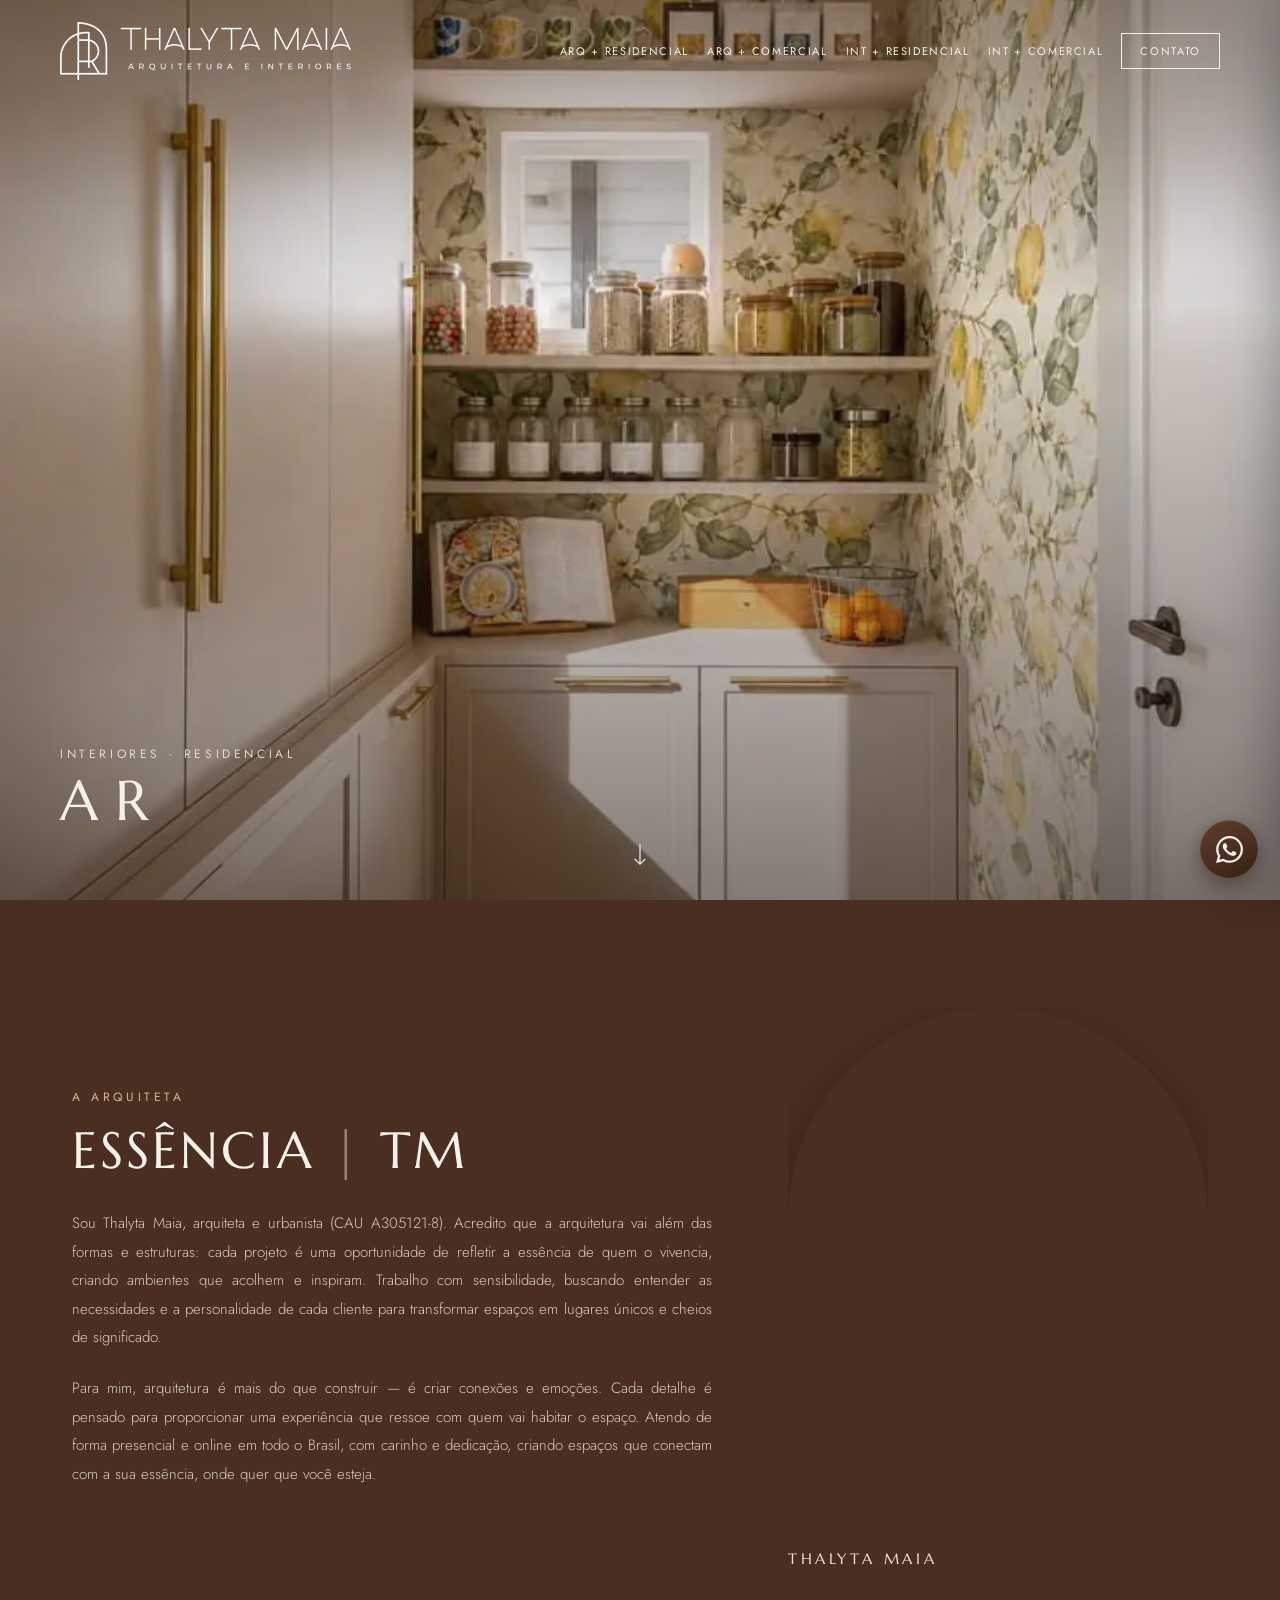
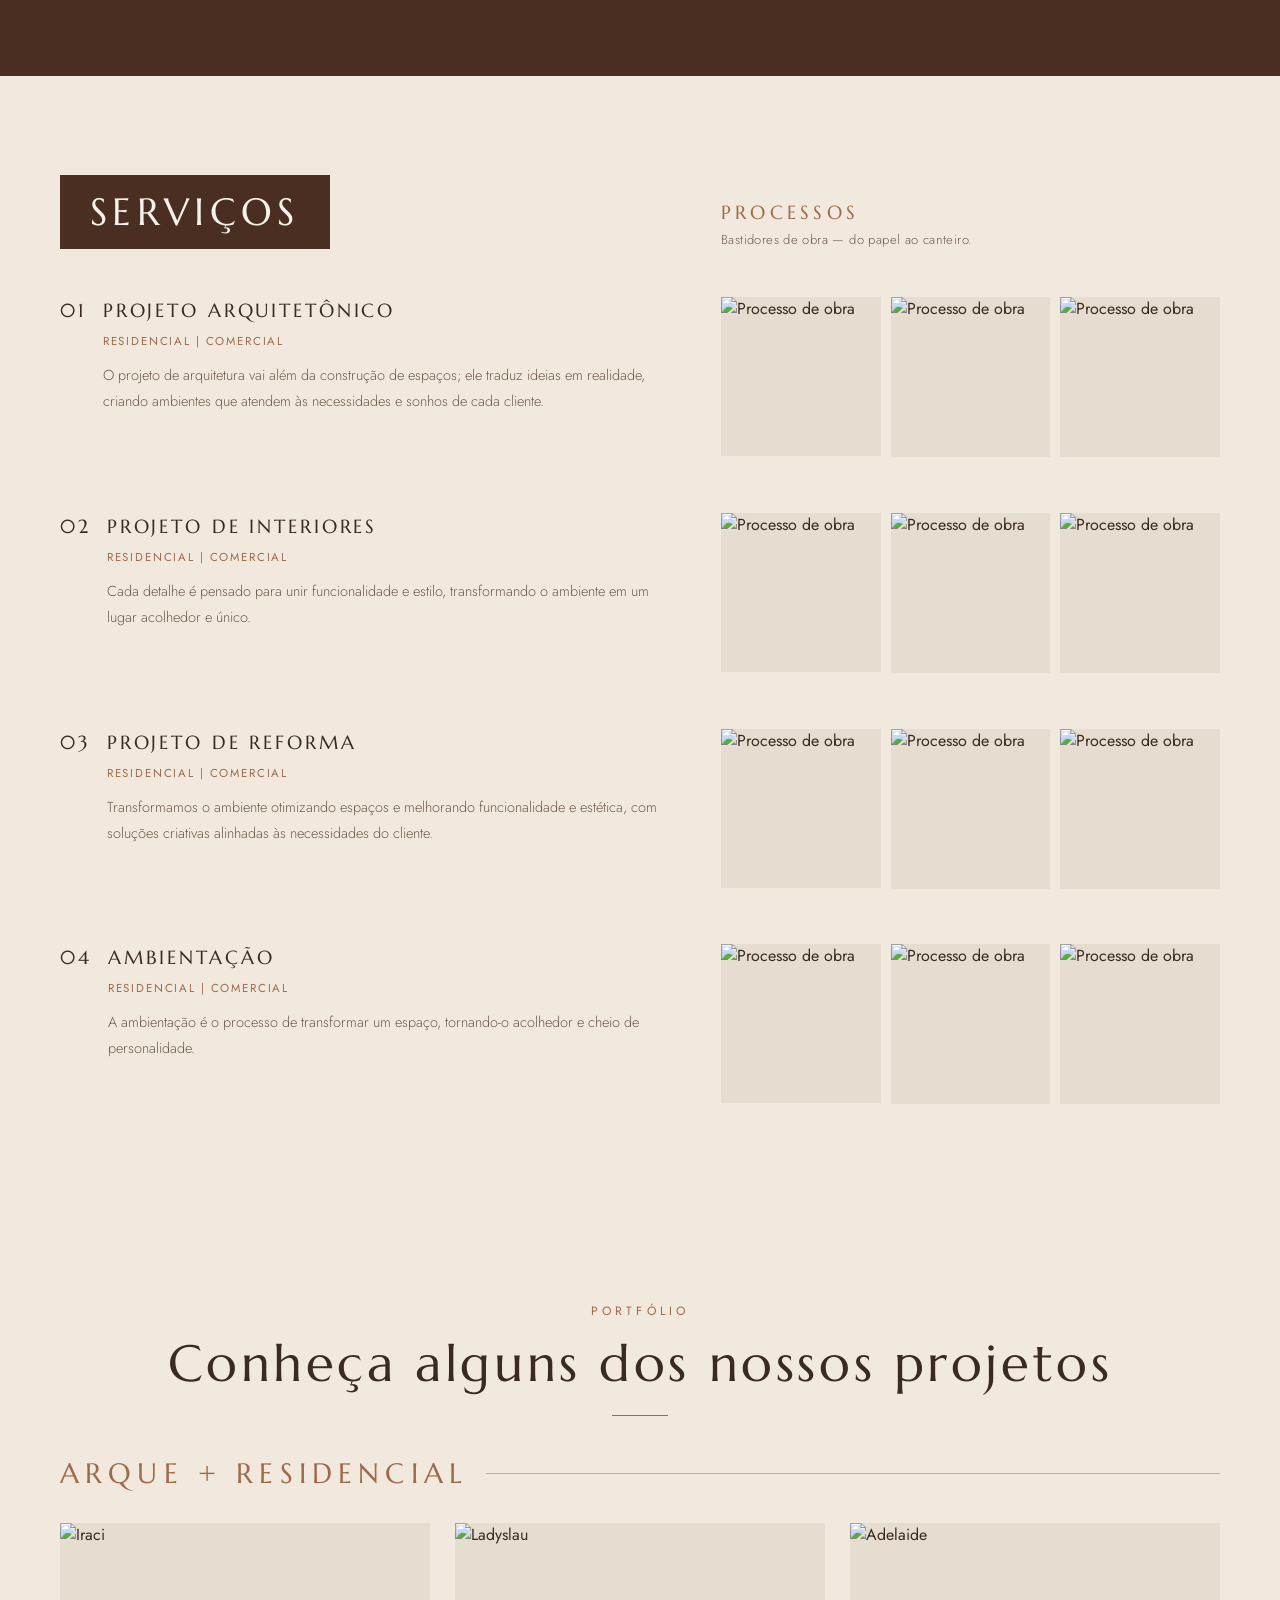
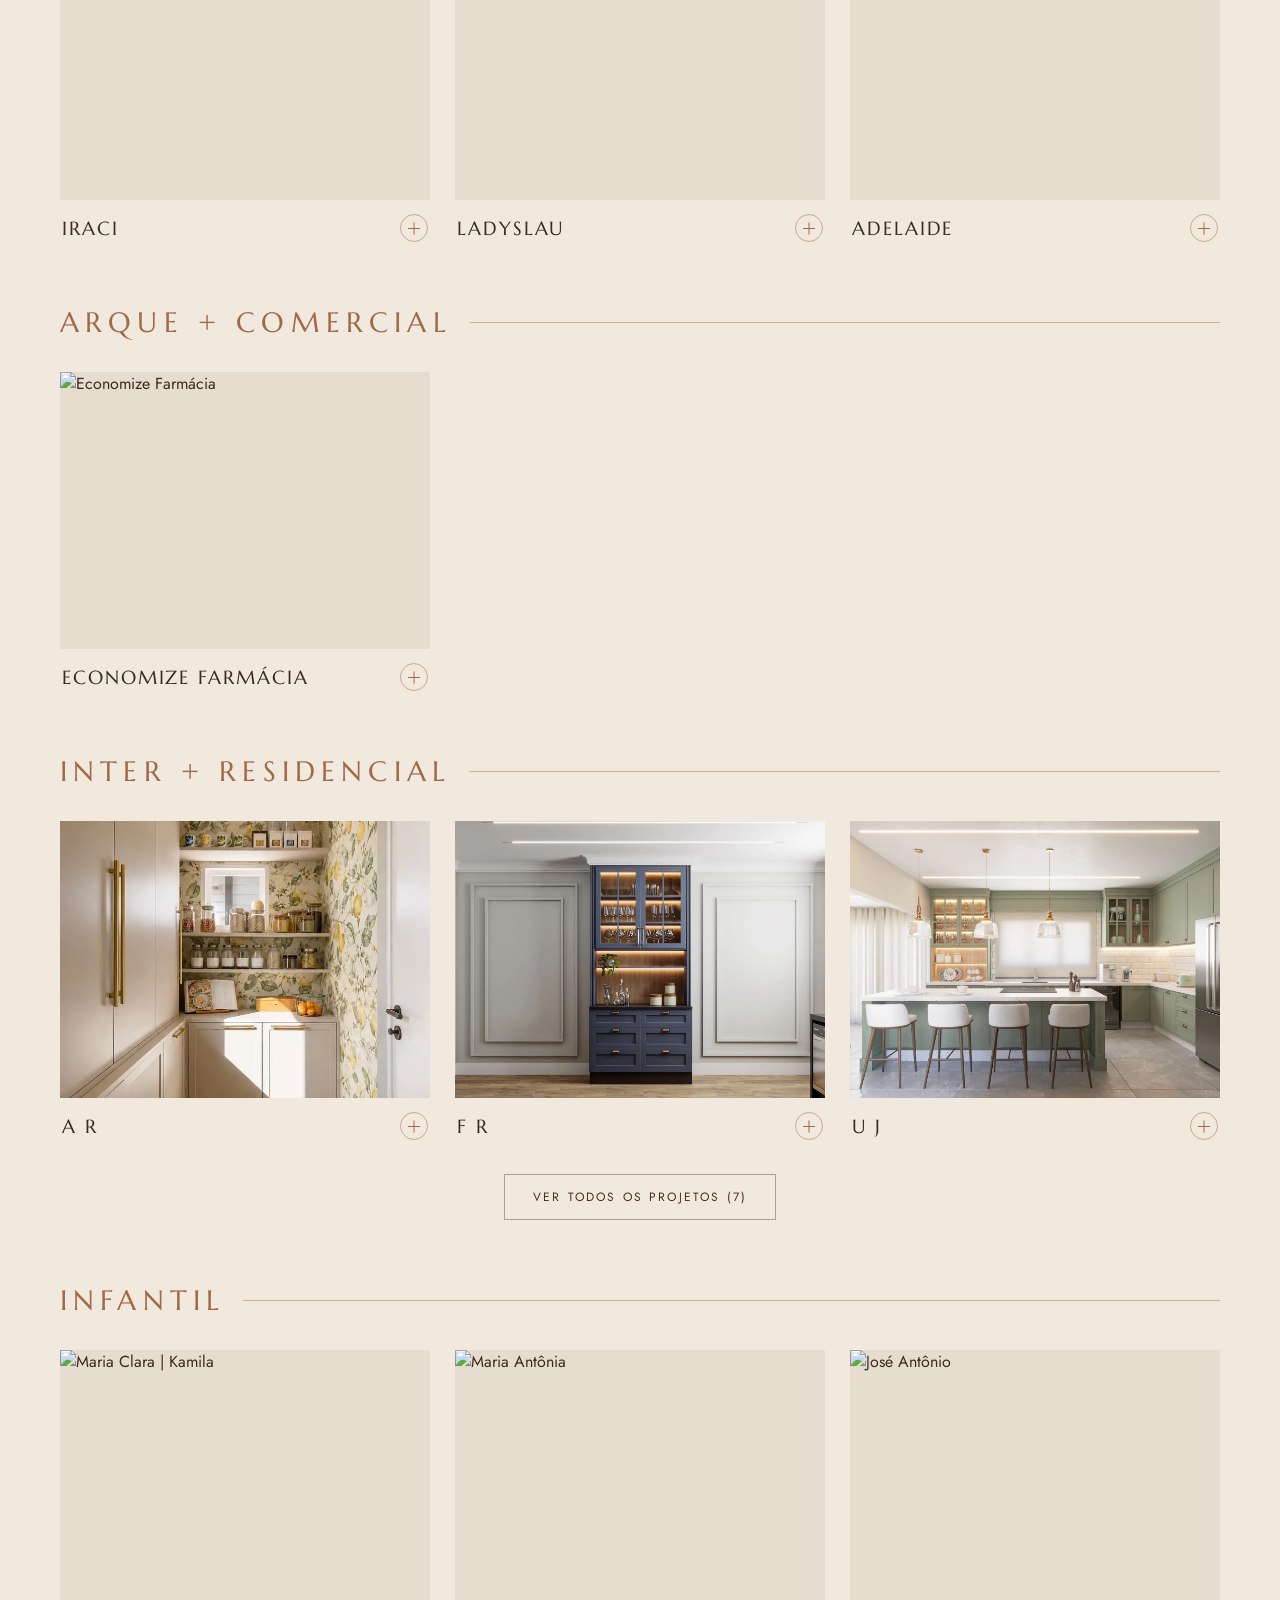
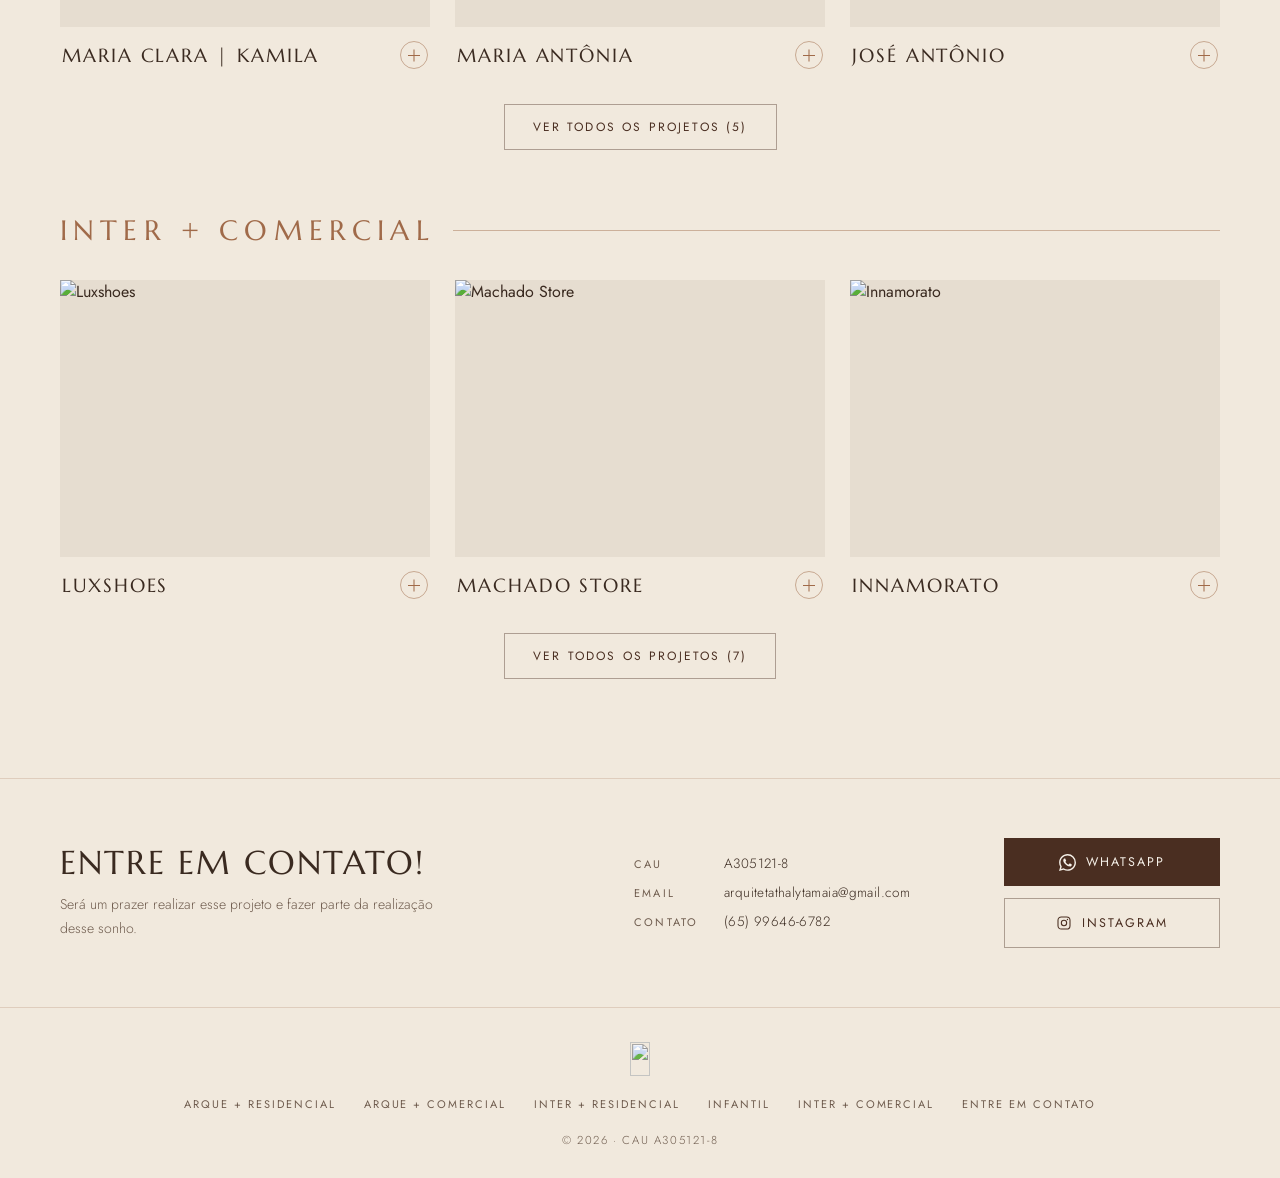
==== commit 9d9fe79f: "fix(hero-bernardes): swipe do hero nao funcionava no mobile O guard de sensibilidade do touchmove (<" ====
--- a/hero-bernardes/index.html
+++ b/hero-bernardes/index.html
@@ -45,7 +45,7 @@
     rel="stylesheet">
 
   <!-- cache-busting: ao mudar CSS/JS, incremente o número de ?v= para forçar o navegador a baixar a versão nova -->
-  <link rel="stylesheet" href="../css/styles.css?v=12">
+  <link rel="stylesheet" href="../css/styles.css?v=13">
   <link rel="stylesheet" href="../css/animations.css?v=10">
 
   <style>
@@ -55,6 +55,17 @@
       height: 100vh;
       overflow: hidden;
       background: var(--ink);
+      /* No touch, o guard de sensibilidade (< 20px) do controlador retorna sem
+         preventDefault. O browser lê isso como "pode rolar", entra em modo scroll,
+         e a partir daí todo touchmove vira nao-cancelavel — o preventDefault seguinte
+         é ignorado e a pagina foge do hero. touch-action impede o browser de comecar
+         o scroll, entao o gesto continua cancelavel. */
+      touch-action: none;
+    }
+
+    /* na ultima tela o controlador entrega o scroll pra pagina de proposito */
+    .heroB.is-last {
+      touch-action: pan-y;
     }
 
     .heroB__viewport {
@@ -505,9 +516,6 @@
         <div class="rule-center"></div>
       </header>
 
-      <p class="projetos__aviso">Prévia — as capas, as fotos internas e as descrições ainda são provisórias,
-        aguardando o material da Thalyta.</p>
-
       <!-- ============================================================
            COMO TROCAR UM PLACEHOLDER POR UM PROJETO REAL:
            1. troque o <img> da .project__capa e os <img> das .frame (fotos internas);
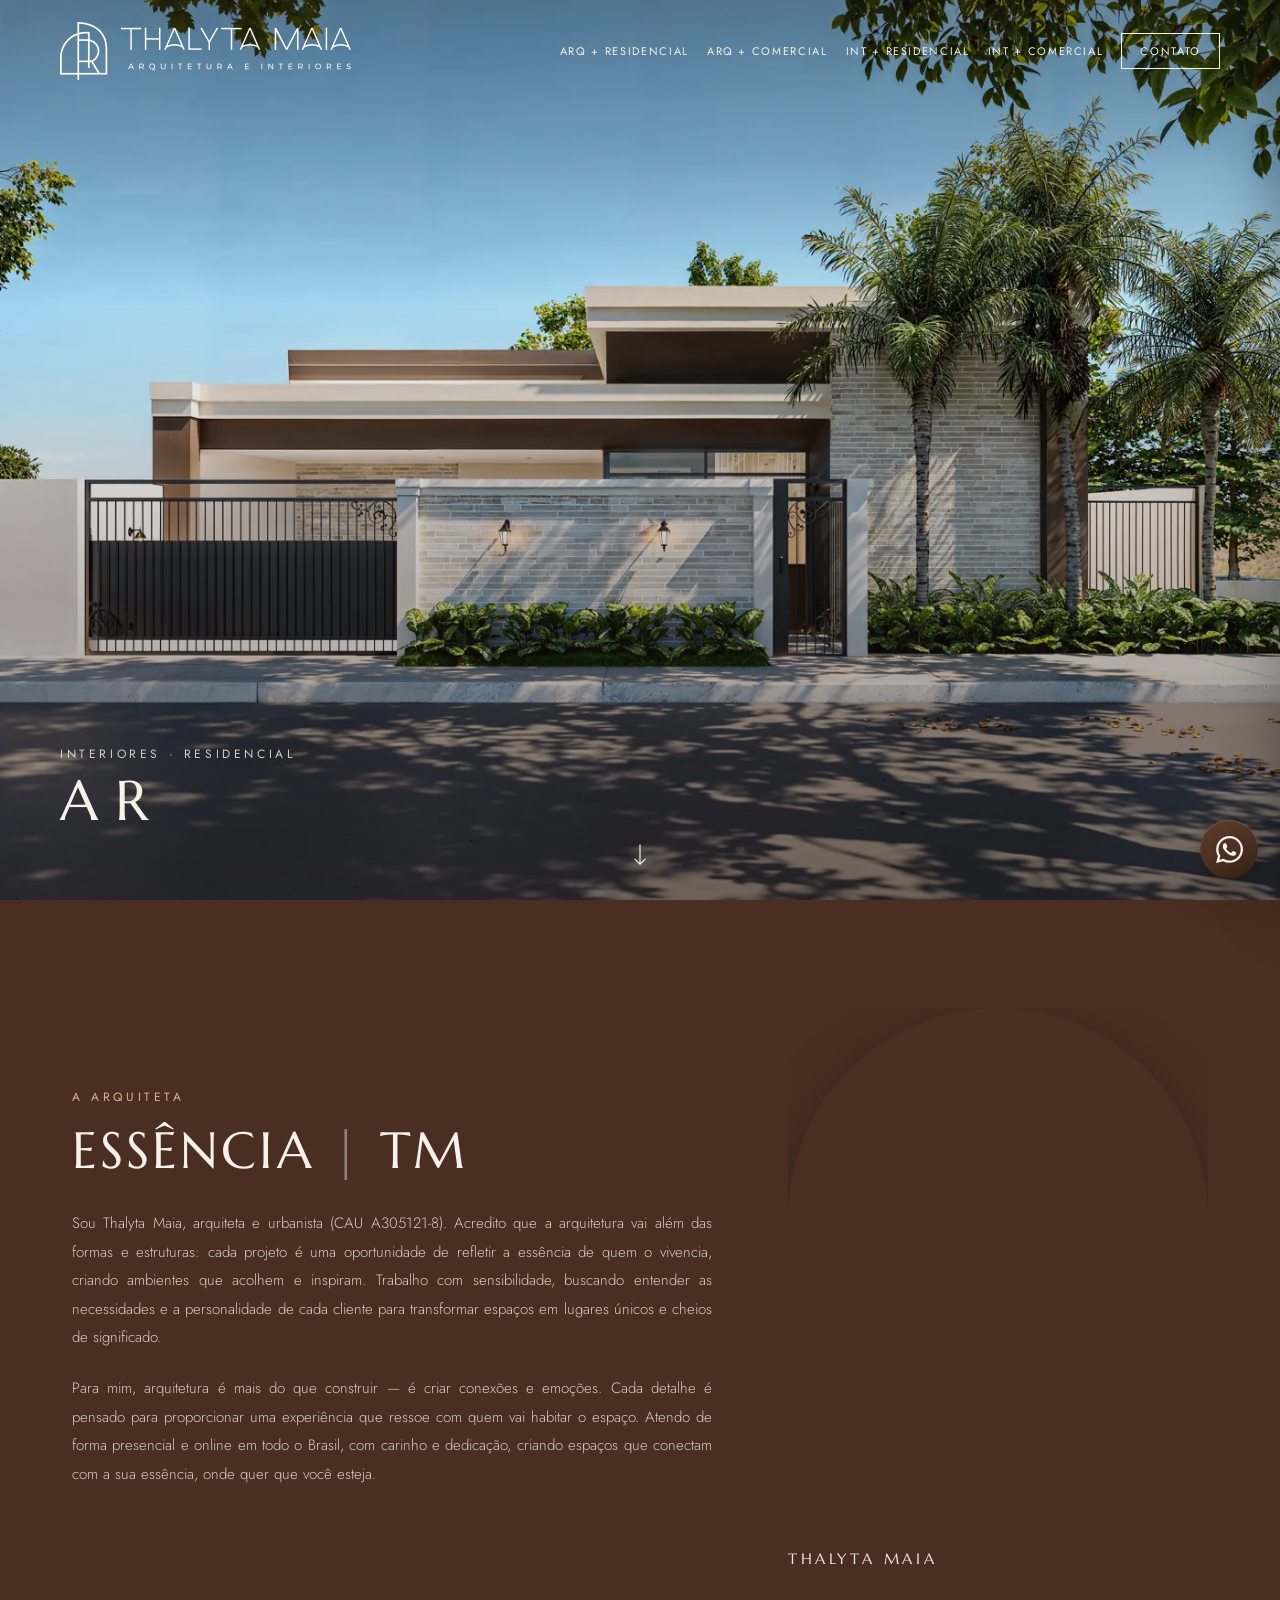
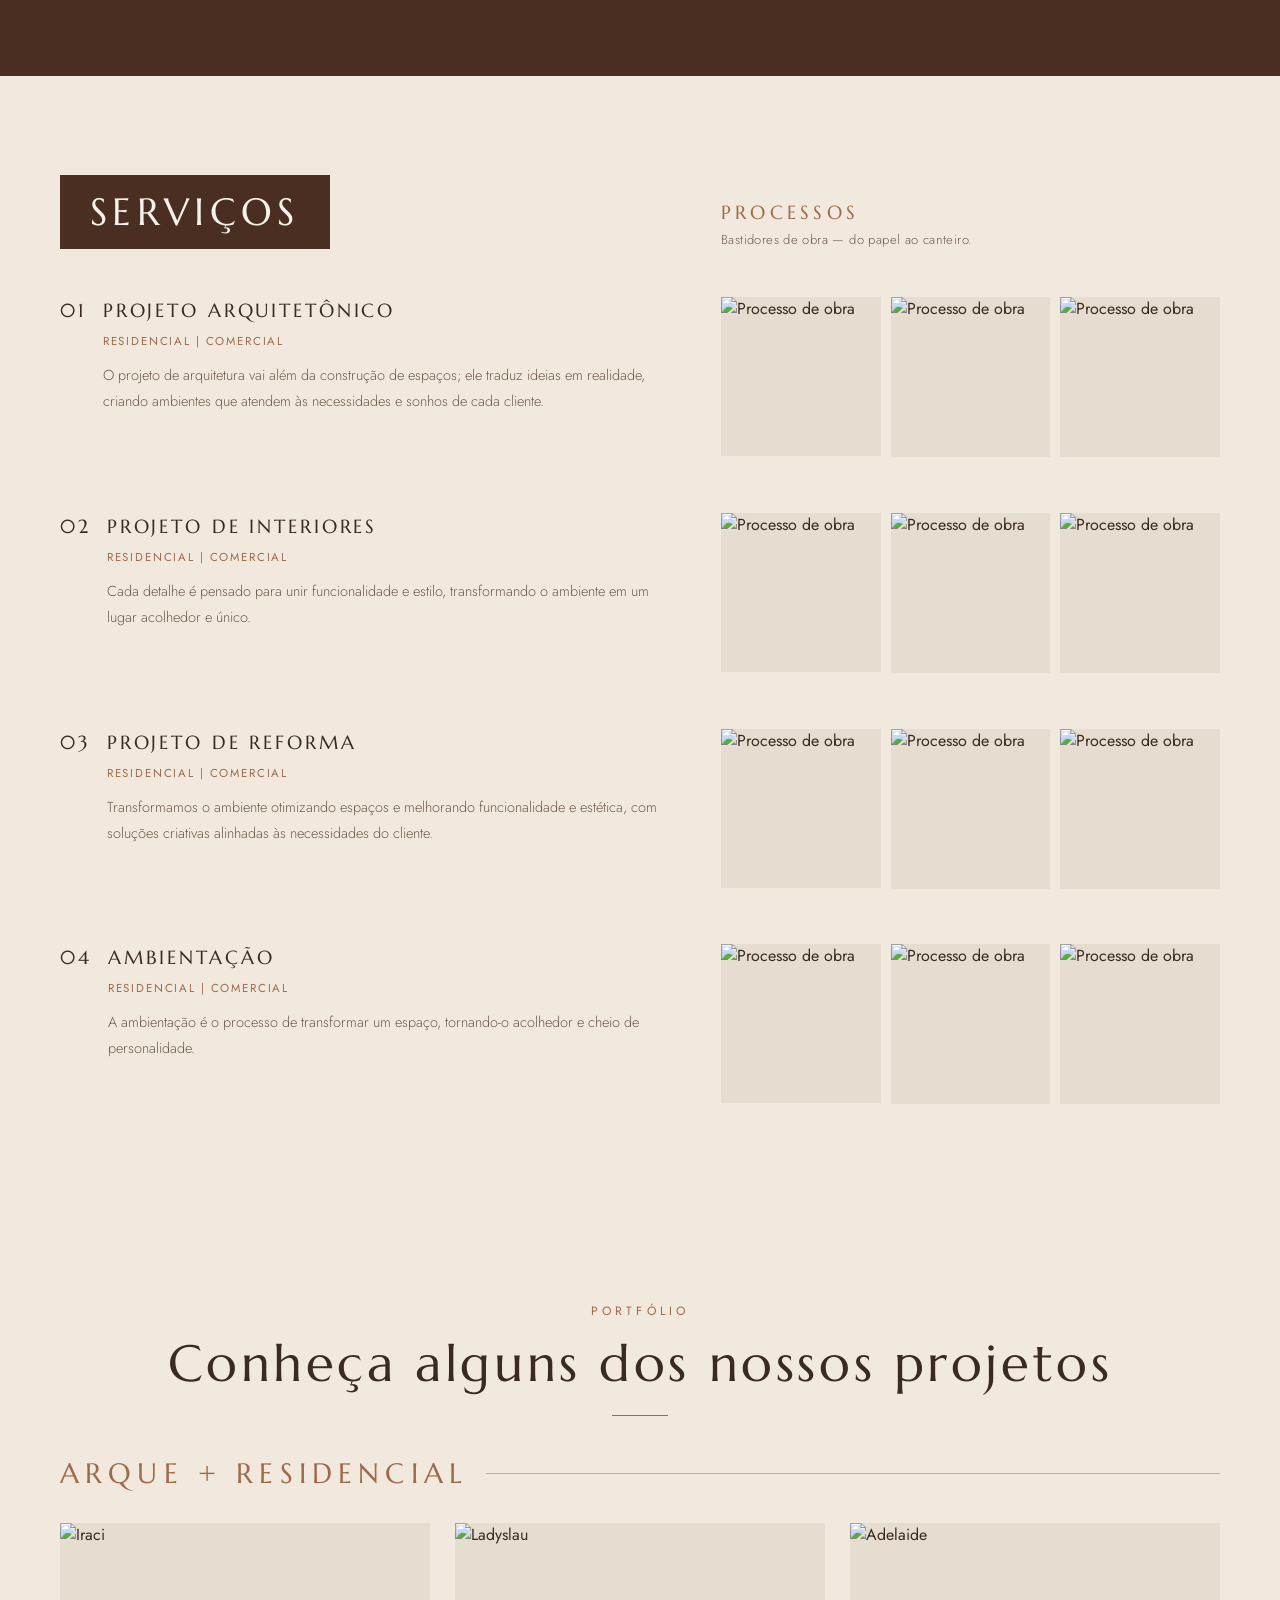
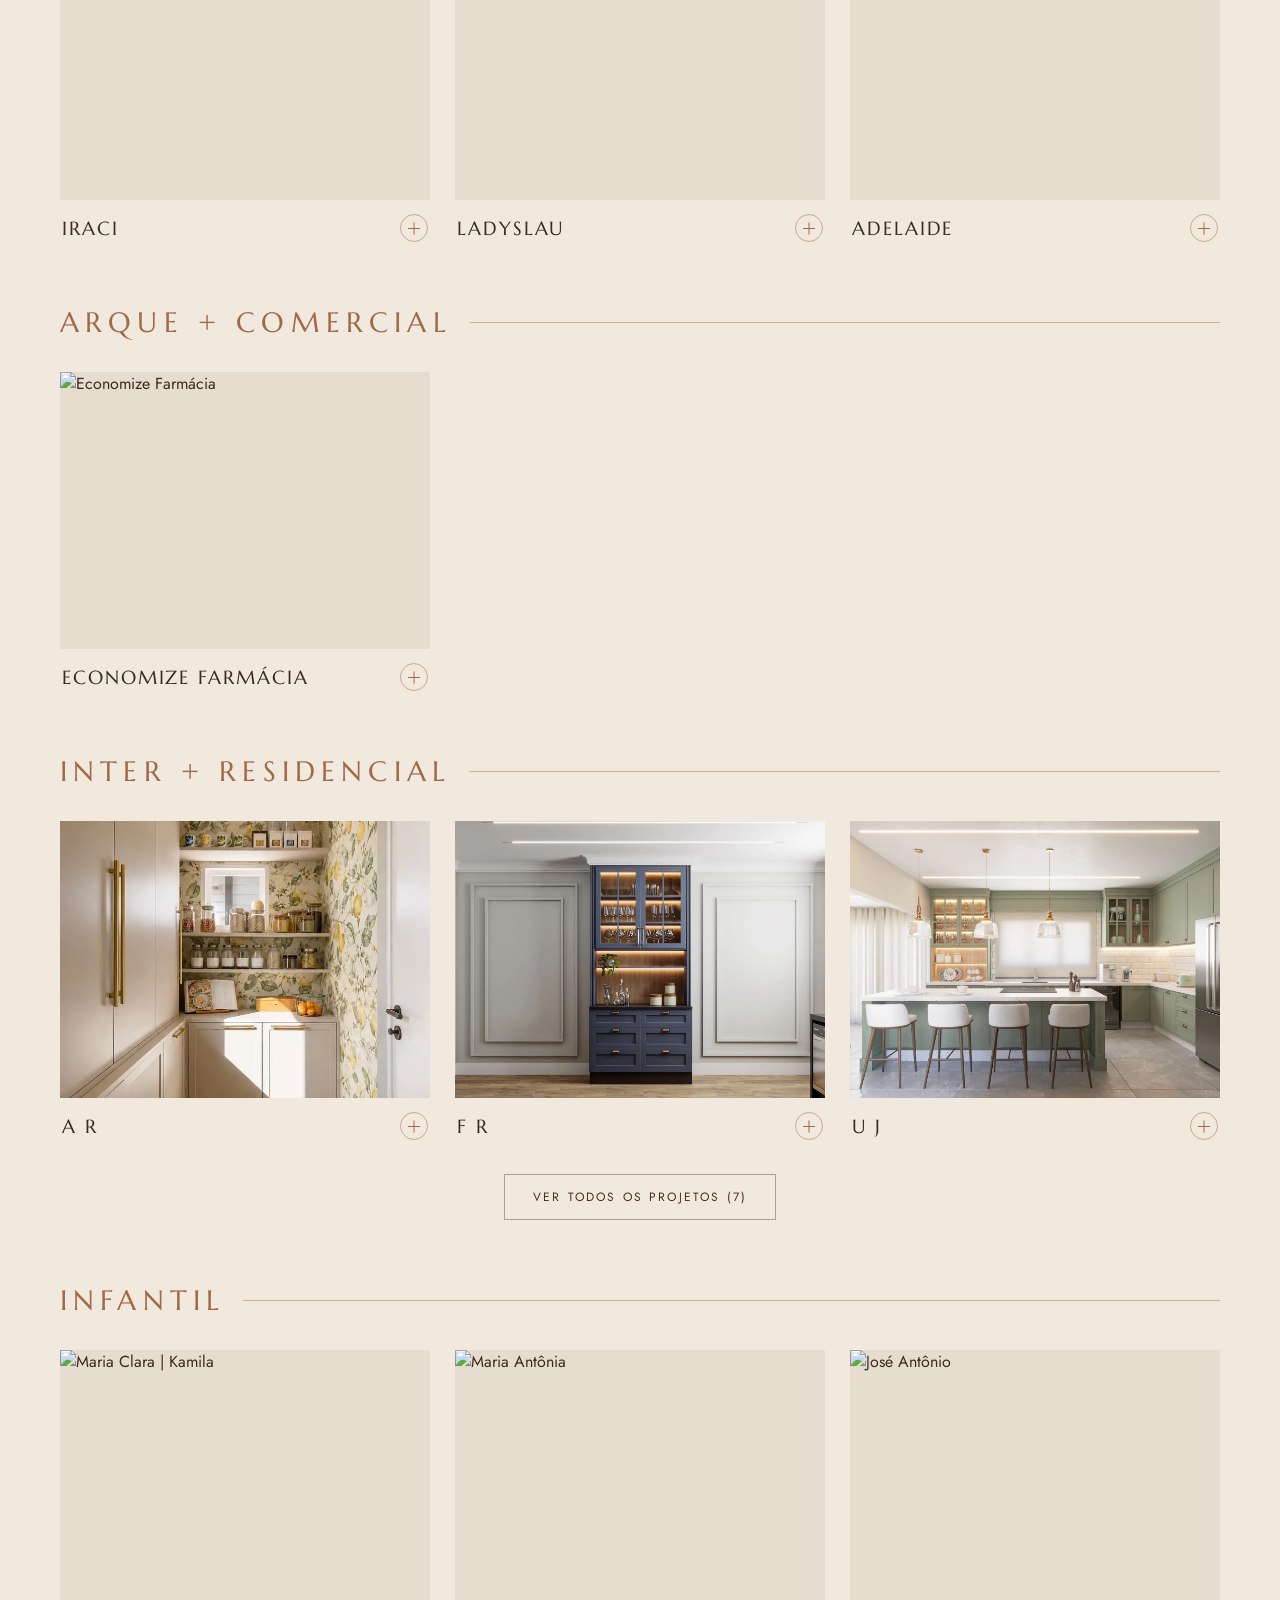
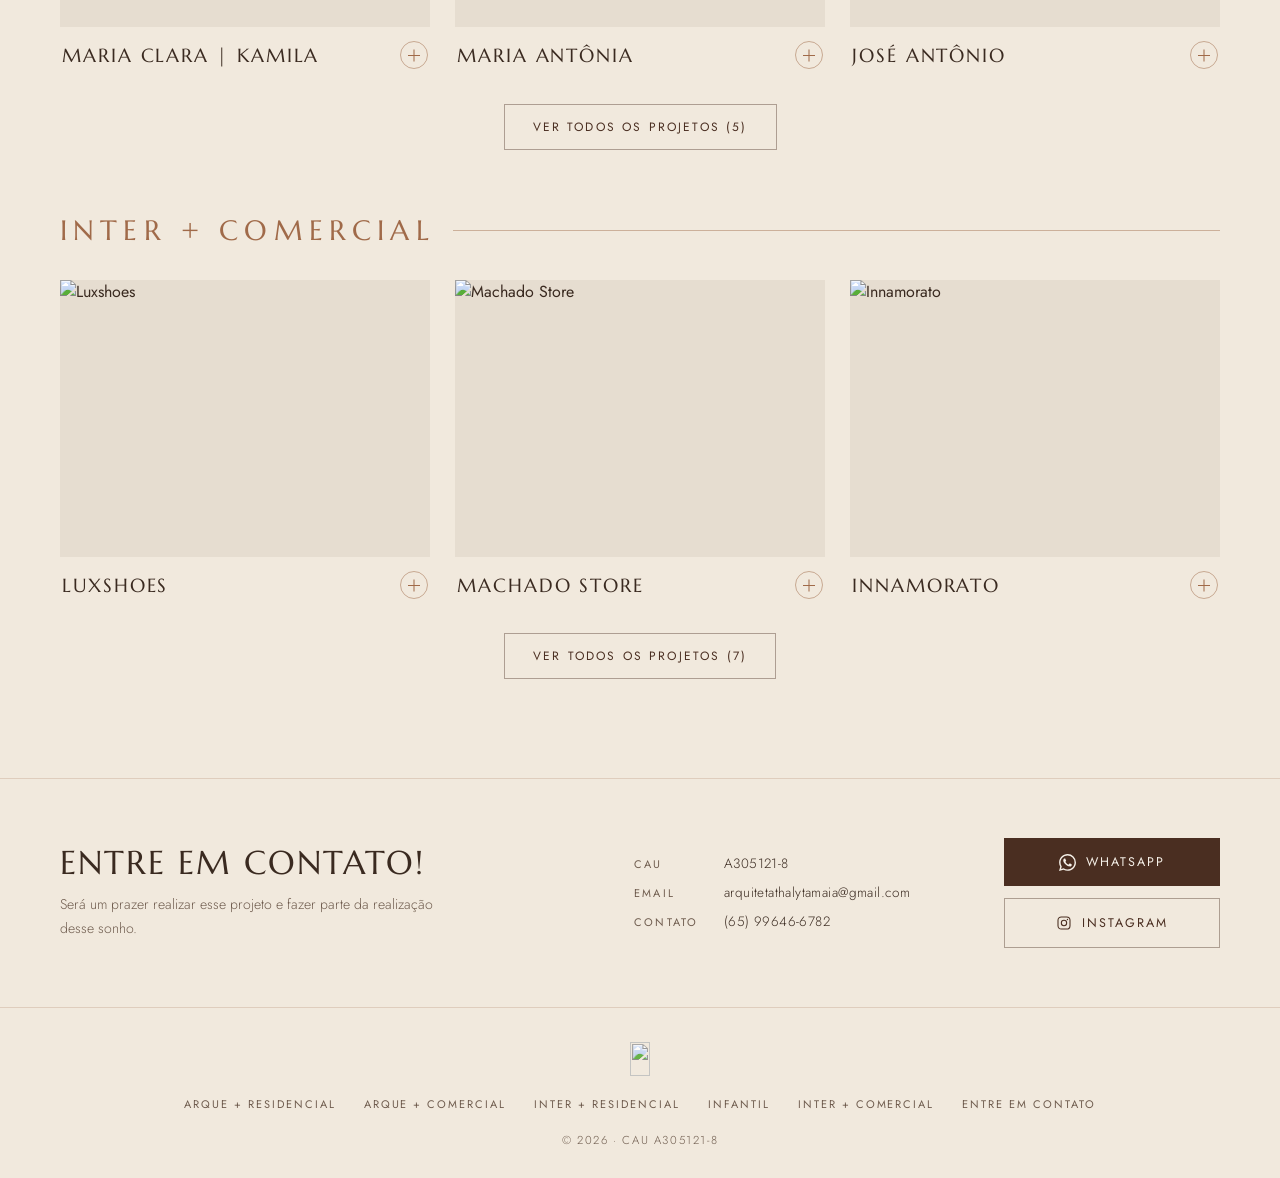
==== commit eb02c420: "feat: adiciona imagens 01.jpg e FINAL 5.PNG otimizadas em WebP no hero" ====
--- a/hero-bernardes/index.html
+++ b/hero-bernardes/index.html
@@ -10,7 +10,7 @@
   <meta name="description"
     content="Thalyta Maia — Arquitetura e Interiores. Projetos residenciais e comerciais com sensibilidade, criando ambientes que acolhem e inspiram. Atendimento presencial e online para todo o Brasil.">
   <link rel="canonical" href="https://theocarvalhodev.github.io/thalytaarq2.0/">
-  <link rel="icon" href="../favicon.ico" sizes="48x48">
+  <link rel="icon" href="../assets/images/apple-touch-icon.png">
   <link rel="apple-touch-icon" href="../assets/images/apple-touch-icon.png">
 
   <!-- ===== Open Graph — preview ao compartilhar o link (WhatsApp, Instagram, Facebook, LinkedIn) ===== -->
@@ -330,11 +330,18 @@
   <section id="hero" class="heroB">
     <div class="heroB__viewport">
       <div class="heroB__track" id="heroBTrack">
-        <section class="heroB__slide" style="background-image:url('../assets/projetos/a-r/01.webp')">
-          <a class="heroB__link" href="#int-residencial" aria-label="Ver A R"></a>
+        <section class="heroB__slide" style="background-image:url('../assets/images/01.webp')">
+          <a class="heroB__link" href="#int-residencial" aria-label="Ver Projeto A R"></a>
           <div class="heroB__label">
             <span class="heroB__cat">Interiores · Residencial</span>
             <span class="heroB__nome">A R</span>
+          </div>
+        </section>
+        <section class="heroB__slide" style="background-image:url('../assets/images/FINAL 5.webp')">
+          <a class="heroB__link" href="#arq-residencial" aria-label="Ver Projeto Residencial"></a>
+          <div class="heroB__label">
+            <span class="heroB__cat">Arquitetônico · Residencial</span>
+            <span class="heroB__nome">Residencial</span>
           </div>
         </section>
         <section class="heroB__slide" style="background-image:url('../assets/images/hero-lounge.jpg')">
--- a/css/styles.css
+++ b/css/styles.css
@@ -768,28 +768,6 @@
   letter-spacing: .07em;
 }
 
-/* aviso de prévia — some SOZINHO quando o último data-placeholder sair do HTML.
-   Substituiu as bordas tracejadas, que poluíam as capas. */
-.projetos__aviso {
-  display: none;
-}
-
-.projetos:has([data-placeholder]) .projetos__aviso {
-  display: block;
-  max-width: 640px;
-  margin: 0 auto clamp(40px, 5.5vw, 64px);
-  padding: 12px 22px;
-  border: 1px solid rgba(160, 106, 73, .35);
-  font-family: var(--ff-sans);
-  font-weight: 300;
-  font-style: italic;
-  font-size: 13.5px;
-  line-height: 1.6;
-  letter-spacing: .03em;
-  text-align: center;
-  color: var(--muted);
-}
-
 /* ---------- grupos ---------- */
 .projetos__grupo {
   margin-top: clamp(48px, 7vh, 84px);
